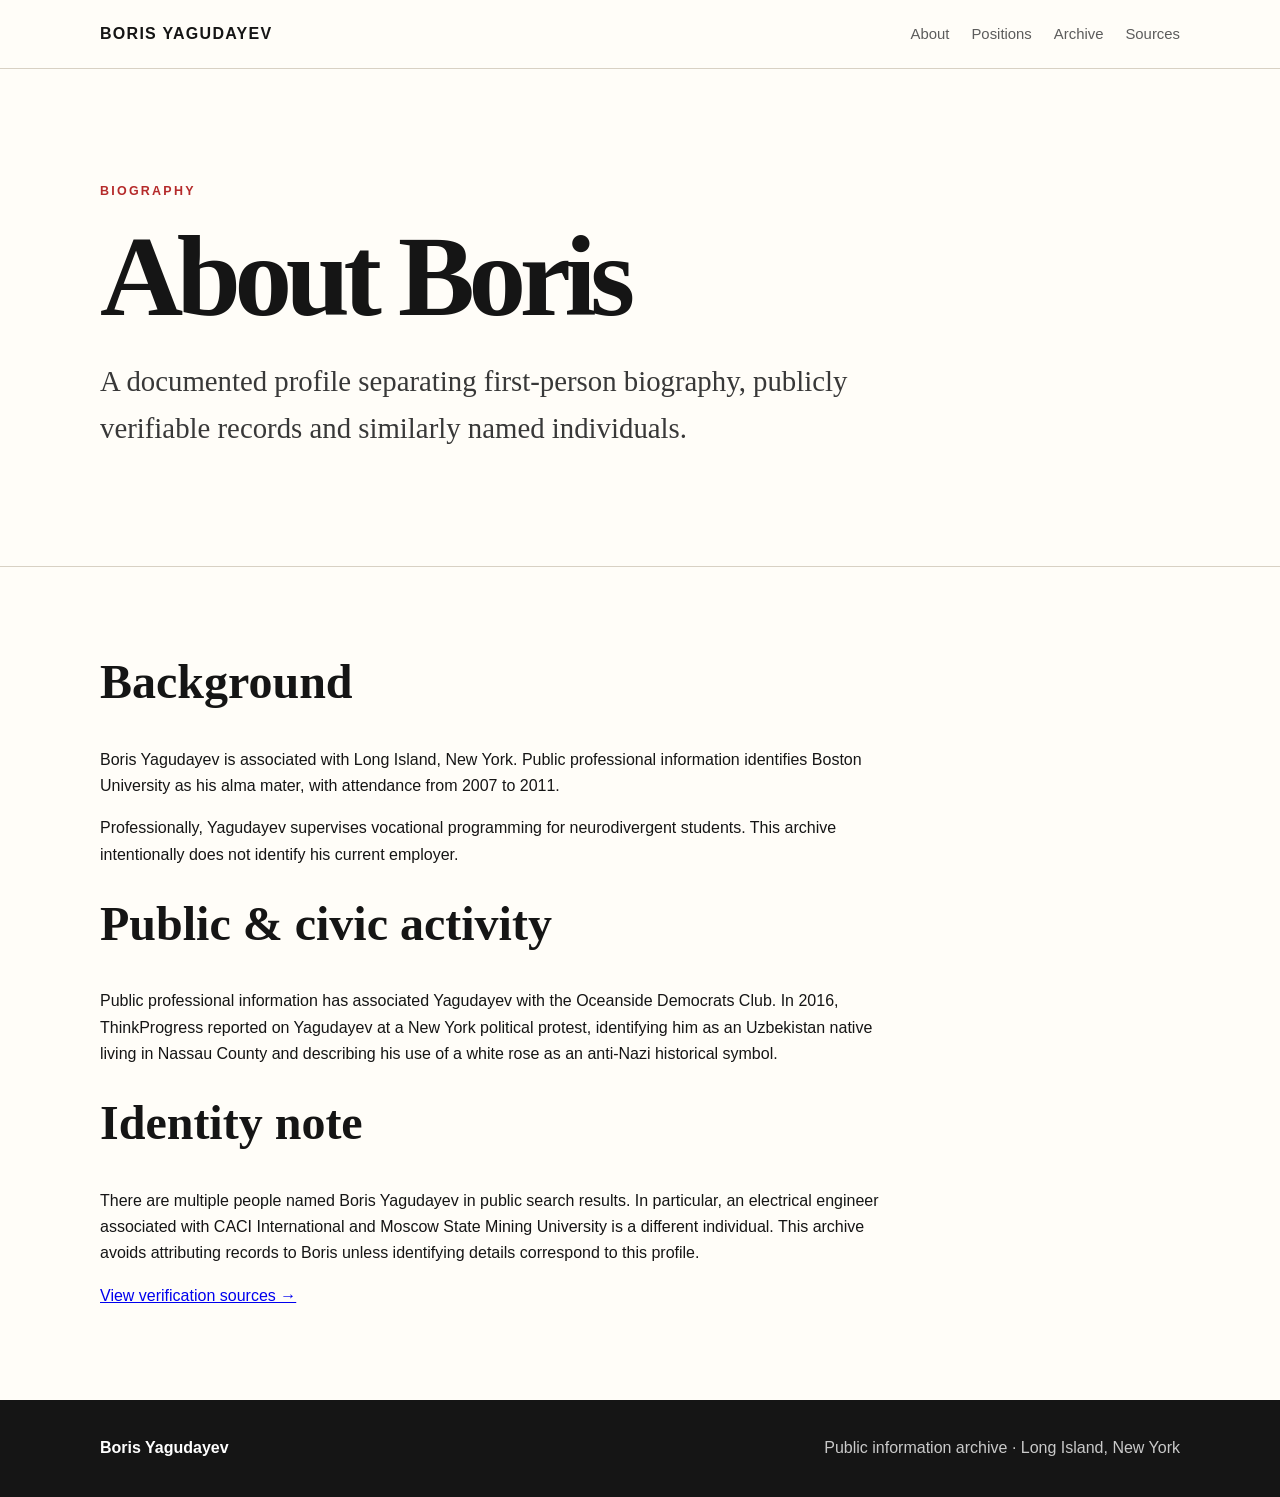
==== about.html @ c3bd0fd8 "Remove current employer identification from biography" ====
<!doctype html><html lang="en"><head><meta charset="utf-8"><meta name="viewport" content="width=device-width,initial-scale=1"><title>About Boris Yagudayev | Biography</title><meta name="description" content="Biography and documented public background of Boris Yagudayev of Long Island, New York."><link rel="stylesheet" href="style.css"></head><body><header><div class="wrap nav"><a class="brand" href="index.html">BORIS YAGUDAYEV</a><nav><a href="about.html">About</a><a href="positions.html">Positions</a><a href="archive.html">Archive</a><a href="sources.html">Sources</a></nav></div></header><main><section class="hero"><div class="wrap"><p class="eyebrow">BIOGRAPHY</p><h1>About Boris</h1><p class="lede">A documented profile separating first-person biography, publicly verifiable records and similarly named individuals.</p></div></section><section><div class="wrap"><h2>Background</h2><p>Boris Yagudayev is associated with Long Island, New York. Public professional information identifies Boston University as his alma mater, with attendance from 2007 to 2011.</p><p>Professionally, Yagudayev supervises vocational programming for neurodivergent students. This archive intentionally does not identify his current employer.</p><h2>Public & civic activity</h2><p>Public professional information has associated Yagudayev with the Oceanside Democrats Club. In 2016, ThinkProgress reported on Yagudayev at a New York political protest, identifying him as an Uzbekistan native living in Nassau County and describing his use of a white rose as an anti-Nazi historical symbol.</p><h2>Identity note</h2><p>There are multiple people named Boris Yagudayev in public search results. In particular, an electrical engineer associated with CACI International and Moscow State Mining University is a different individual. This archive avoids attributing records to Boris unless identifying details correspond to this profile.</p><p><a href="sources.html">View verification sources →</a></p></div></section></main><footer><div class="wrap"><strong>Boris Yagudayev</strong><span>Public information archive · Long Island, New York</span></div></footer></body></html>
---- style.css ----
:root{--ink:#151515;--muted:#5c5c5c;--paper:#fffdf8;--panel:#f4f0e7;--line:#d8d1c4;--accent:#b52a2a}*{box-sizing:border-box}html{scroll-behavior:smooth}body{margin:0;background:var(--paper);color:var(--ink);font-family:Arial,Helvetica,sans-serif;line-height:1.65}.wrap{width:min(1080px,calc(100% - 40px));margin:auto}header{position:sticky;top:0;background:rgba(255,253,248,.95);border-bottom:1px solid var(--line);z-index:5}.nav{min-height:68px;display:flex;align-items:center;justify-content:space-between;gap:20px}.brand{font-weight:800;letter-spacing:.08em;color:var(--ink);text-decoration:none}.nav nav{display:flex;gap:22px}.nav nav a{color:var(--muted);text-decoration:none;font-size:.93rem}.hero{padding:100px 0 85px;border-bottom:1px solid var(--line)}.eyebrow{font-size:.78rem;letter-spacing:.18em;font-weight:800;color:var(--accent)}h1{font-family:Georgia,serif;font-size:clamp(3.5rem,9vw,7.5rem);line-height:.92;margin:.18em 0;letter-spacing:-.055em;max-width:900px}.lede{font-family:Georgia,serif;font-size:clamp(1.25rem,2.5vw,1.8rem);max-width:800px;color:#383838}.notice{margin-top:35px;padding:16px 18px;border-left:3px solid var(--accent);background:var(--panel);max-width:820px;font-size:.92rem}section{padding:75px 0}section.alt{background:var(--panel);border-top:1px solid var(--line);border-bottom:1px solid var(--line)}h2{font-family:Georgia,serif;font-size:clamp(2rem,4vw,3rem);margin:0 0 25px}section p{max-width:800px}.timeline{border-top:1px solid var(--line)}.timeline article{display:grid;grid-template-columns:160px 1fr;gap:30px;padding:22px 0;border-bottom:1px solid var(--line)}.timeline p{margin:0}.cards{display:grid;grid-template-columns:repeat(2,1fr);gap:18px;margin-top:32px}.cards article{border:1px solid var(--line);padding:25px;background:var(--paper)}h3{font-family:Georgia,serif;font-size:1.35rem;margin-top:0}.small{font-size:.88rem;color:var(--muted)}footer{padding:35px 0;background:var(--ink);color:white}footer .wrap{display:flex;justify-content:space-between;gap:20px}footer span{color:#c9c9c9}@media(max-width:700px){.nav nav{display:none}.hero{padding:70px 0 60px}.timeline article{grid-template-columns:1fr;gap:4px}.cards{grid-template-columns:1fr}footer .wrap{flex-direction:column}}
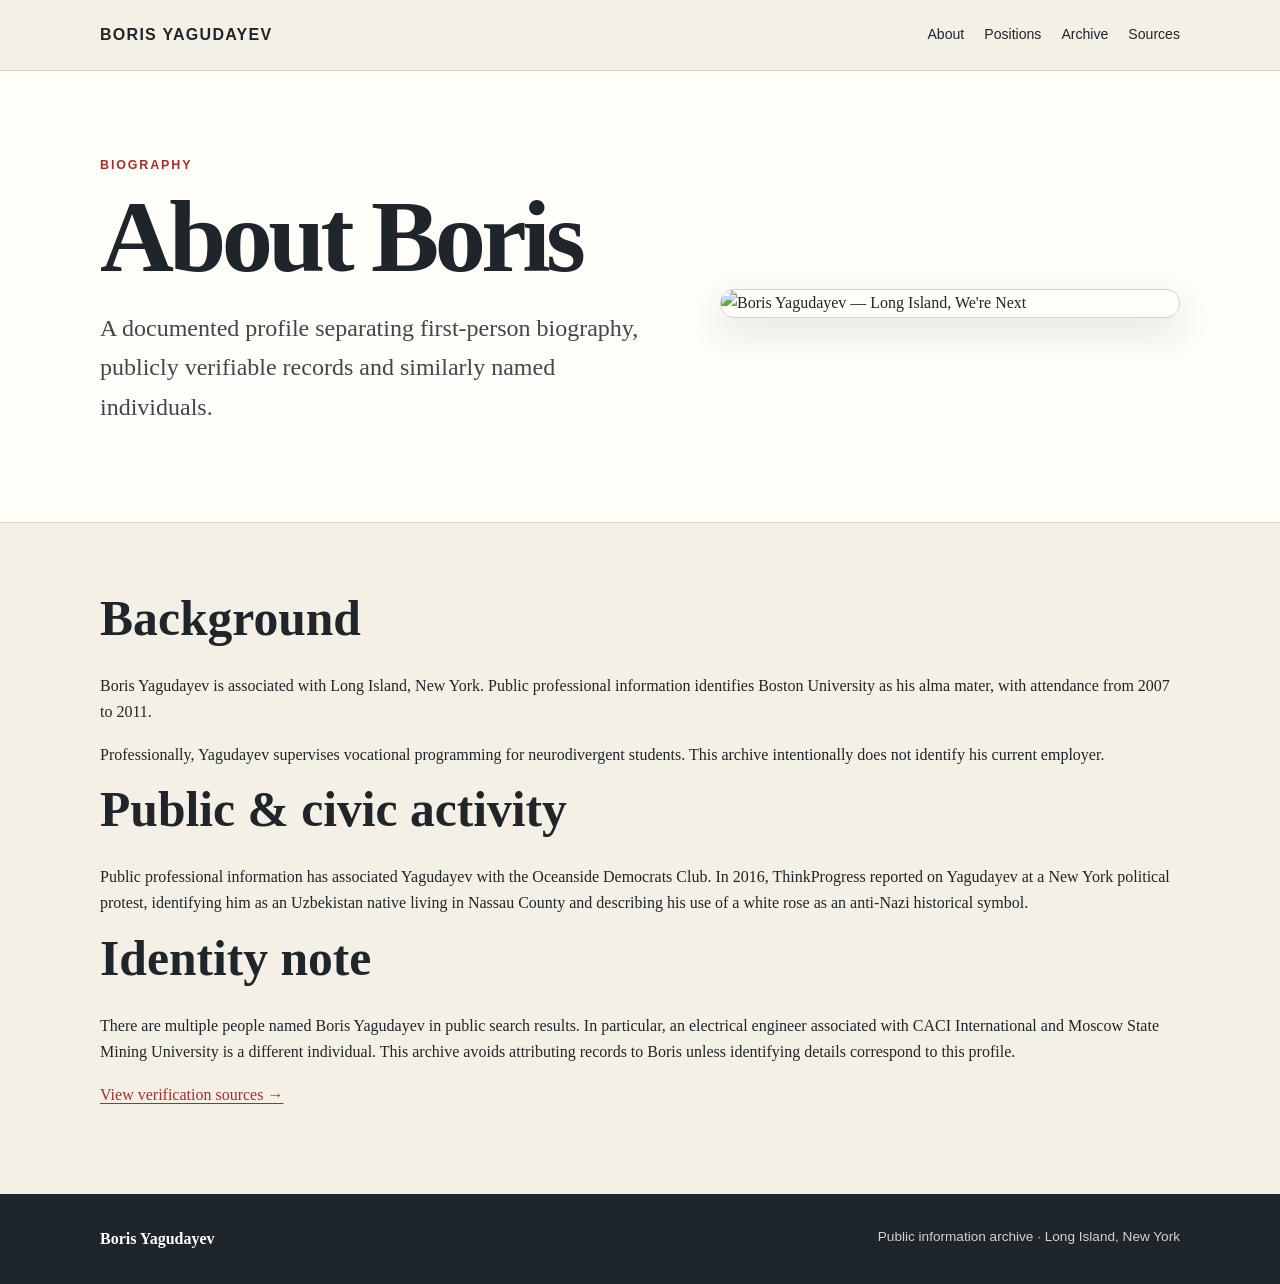
==== commit 83a26c93: "Add portrait to biography page" ====
--- a/about.html
+++ b/about.html
@@ -1 +1 @@
-<!doctype html><html lang="en"><head><meta charset="utf-8"><meta name="viewport" content="width=device-width,initial-scale=1"><title>About Boris Yagudayev | Biography</title><meta name="description" content="Biography and documented public background of Boris Yagudayev of Long Island, New York."><link rel="stylesheet" href="style.css"></head><body><header><div class="wrap nav"><a class="brand" href="index.html">BORIS YAGUDAYEV</a><nav><a href="about.html">About</a><a href="positions.html">Positions</a><a href="archive.html">Archive</a><a href="sources.html">Sources</a></nav></div></header><main><section class="hero"><div class="wrap"><p class="eyebrow">BIOGRAPHY</p><h1>About Boris</h1><p class="lede">A documented profile separating first-person biography, publicly verifiable records and similarly named individuals.</p></div></section><section><div class="wrap"><h2>Background</h2><p>Boris Yagudayev is associated with Long Island, New York. Public professional information identifies Boston University as his alma mater, with attendance from 2007 to 2011.</p><p>Professionally, Yagudayev supervises vocational programming for neurodivergent students. This archive intentionally does not identify his current employer.</p><h2>Public & civic activity</h2><p>Public professional information has associated Yagudayev with the Oceanside Democrats Club. In 2016, ThinkProgress reported on Yagudayev at a New York political protest, identifying him as an Uzbekistan native living in Nassau County and describing his use of a white rose as an anti-Nazi historical symbol.</p><h2>Identity note</h2><p>There are multiple people named Boris Yagudayev in public search results. In particular, an electrical engineer associated with CACI International and Moscow State Mining University is a different individual. This archive avoids attributing records to Boris unless identifying details correspond to this profile.</p><p><a href="sources.html">View verification sources →</a></p></div></section></main><footer><div class="wrap"><strong>Boris Yagudayev</strong><span>Public information archive · Long Island, New York</span></div></footer></body></html>+<!doctype html><html lang="en"><head><meta charset="utf-8"><meta name="viewport" content="width=device-width,initial-scale=1"><title>About Boris Yagudayev | Biography</title><meta name="description" content="Biography and documented public background of Boris Yagudayev of Long Island, New York."><link rel="stylesheet" href="style.css"></head><body><header><div class="wrap nav"><a class="brand" href="index.html">BORIS YAGUDAYEV</a><nav><a href="about.html">About</a><a href="positions.html">Positions</a><a href="archive.html">Archive</a><a href="sources.html">Sources</a></nav></div></header><main><section class="hero"><div class="wrap hero-grid"><div><p class="eyebrow">BIOGRAPHY</p><h1>About Boris</h1><p class="lede">A documented profile separating first-person biography, publicly verifiable records and similarly named individuals.</p></div><div class="portrait-wrap"><img class="portrait" src="boris-headshot.png" alt="Boris Yagudayev — Long Island, We're Next"></div></div></section><section><div class="wrap"><h2>Background</h2><p>Boris Yagudayev is associated with Long Island, New York. Public professional information identifies Boston University as his alma mater, with attendance from 2007 to 2011.</p><p>Professionally, Yagudayev supervises vocational programming for neurodivergent students. This archive intentionally does not identify his current employer.</p><h2>Public & civic activity</h2><p>Public professional information has associated Yagudayev with the Oceanside Democrats Club. In 2016, ThinkProgress reported on Yagudayev at a New York political protest, identifying him as an Uzbekistan native living in Nassau County and describing his use of a white rose as an anti-Nazi historical symbol.</p><h2>Identity note</h2><p>There are multiple people named Boris Yagudayev in public search results. In particular, an electrical engineer associated with CACI International and Moscow State Mining University is a different individual. This archive avoids attributing records to Boris unless identifying details correspond to this profile.</p><p><a href="sources.html">View verification sources →</a></p></div></section></main><footer><div class="wrap"><strong>Boris Yagudayev</strong><span>Public information archive · Long Island, New York</span></div></footer></body></html>
--- a/style.css
+++ b/style.css
@@ -1 +1 @@
-:root{--ink:#151515;--muted:#5c5c5c;--paper:#fffdf8;--panel:#f4f0e7;--line:#d8d1c4;--accent:#b52a2a}*{box-sizing:border-box}html{scroll-behavior:smooth}body{margin:0;background:var(--paper);color:var(--ink);font-family:Arial,Helvetica,sans-serif;line-height:1.65}.wrap{width:min(1080px,calc(100% - 40px));margin:auto}header{position:sticky;top:0;background:rgba(255,253,248,.95);border-bottom:1px solid var(--line);z-index:5}.nav{min-height:68px;display:flex;align-items:center;justify-content:space-between;gap:20px}.brand{font-weight:800;letter-spacing:.08em;color:var(--ink);text-decoration:none}.nav nav{display:flex;gap:22px}.nav nav a{color:var(--muted);text-decoration:none;font-size:.93rem}.hero{padding:100px 0 85px;border-bottom:1px solid var(--line)}.eyebrow{font-size:.78rem;letter-spacing:.18em;font-weight:800;color:var(--accent)}h1{font-family:Georgia,serif;font-size:clamp(3.5rem,9vw,7.5rem);line-height:.92;margin:.18em 0;letter-spacing:-.055em;max-width:900px}.lede{font-family:Georgia,serif;font-size:clamp(1.25rem,2.5vw,1.8rem);max-width:800px;color:#383838}.notice{margin-top:35px;padding:16px 18px;border-left:3px solid var(--accent);background:var(--panel);max-width:820px;font-size:.92rem}section{padding:75px 0}section.alt{background:var(--panel);border-top:1px solid var(--line);border-bottom:1px solid var(--line)}h2{font-family:Georgia,serif;font-size:clamp(2rem,4vw,3rem);margin:0 0 25px}section p{max-width:800px}.timeline{border-top:1px solid var(--line)}.timeline article{display:grid;grid-template-columns:160px 1fr;gap:30px;padding:22px 0;border-bottom:1px solid var(--line)}.timeline p{margin:0}.cards{display:grid;grid-template-columns:repeat(2,1fr);gap:18px;margin-top:32px}.cards article{border:1px solid var(--line);padding:25px;background:var(--paper)}h3{font-family:Georgia,serif;font-size:1.35rem;margin-top:0}.small{font-size:.88rem;color:var(--muted)}footer{padding:35px 0;background:var(--ink);color:white}footer .wrap{display:flex;justify-content:space-between;gap:20px}footer span{color:#c9c9c9}@media(max-width:700px){.nav nav{display:none}.hero{padding:70px 0 60px}.timeline article{grid-template-columns:1fr;gap:4px}.cards{grid-template-columns:1fr}footer .wrap{flex-direction:column}}+:root{--bg:#f5f0e6;--paper:#fffdf8;--ink:#1e252b;--muted:#626a70;--accent:#a62d2d;--line:#d9d1c4;--max:1080px}*{box-sizing:border-box}html{scroll-behavior:smooth}body{margin:0;background:var(--bg);color:var(--ink);font-family:Georgia,'Times New Roman',serif;line-height:1.65}a{color:var(--accent);text-decoration-thickness:1px;text-underline-offset:3px}.wrap{width:min(calc(100% - 40px),var(--max));margin:auto}header{background:rgba(245,240,230,.96);border-bottom:1px solid var(--line);position:sticky;top:0;z-index:10}.nav{min-height:70px;display:flex;align-items:center;justify-content:space-between;gap:24px}.brand{font-family:Arial,sans-serif;font-weight:800;letter-spacing:.08em;text-decoration:none;color:var(--ink)}nav{display:flex;gap:20px;flex-wrap:wrap}nav a{font-family:Arial,sans-serif;font-size:.88rem;color:var(--ink);text-decoration:none}.hero{padding:84px 0 70px;background:var(--paper);border-bottom:1px solid var(--line)}.hero-grid{display:grid;grid-template-columns:minmax(0,1fr) minmax(280px,460px);gap:48px;align-items:center}.portrait-wrap{width:100%}.portrait{display:block;width:100%;height:auto;border-radius:14px;border:1px solid var(--line);box-shadow:0 14px 36px rgba(30,37,43,.12)}.eyebrow{font-family:Arial,sans-serif;color:var(--accent);font-weight:800;letter-spacing:.15em;font-size:.78rem;margin:0 0 12px}h1{font-size:clamp(3rem,8vw,6.5rem);line-height:.95;letter-spacing:-.045em;margin:.1em 0 .22em}h2{font-size:clamp(2rem,4vw,3.1rem);line-height:1.05;margin:0 0 28px}h3{font-size:1.25rem;margin-top:0}.lede{font-size:clamp(1.15rem,2.2vw,1.5rem);max-width:760px;color:#40474c}.notice{margin-top:28px;padding:16px 18px;border-left:3px solid var(--accent);background:#f2ece2;color:var(--muted);font-family:Arial,sans-serif;font-size:.9rem}section{padding:70px 0}.alt{background:#ebe4d8;border-top:1px solid var(--line);border-bottom:1px solid var(--line)}.intro{max-width:780px}.cards{display:grid;grid-template-columns:repeat(2,1fr);gap:18px;margin-top:28px}.cards article,.timeline article{background:var(--paper);border:1px solid var(--line);padding:24px}.timeline{display:grid;gap:12px}.timeline strong{font-family:Arial,sans-serif;color:var(--accent);letter-spacing:.04em}.small{font-family:Arial,sans-serif;font-size:.86rem;color:var(--muted)}footer{padding:32px 0;background:var(--ink);color:#fff}footer .wrap{display:flex;justify-content:space-between;gap:20px;flex-wrap:wrap}footer span{color:#cfd3d5;font-family:Arial,sans-serif;font-size:.85rem}@media(max-width:760px){.nav{align-items:flex-start;flex-direction:column;padding:16px 0}.hero{padding:54px 0}.hero-grid{grid-template-columns:1fr;gap:30px}.portrait-wrap{max-width:520px}.cards{grid-template-columns:1fr}section{padding:50px 0}h1{font-size:clamp(3rem,16vw,5rem)}}
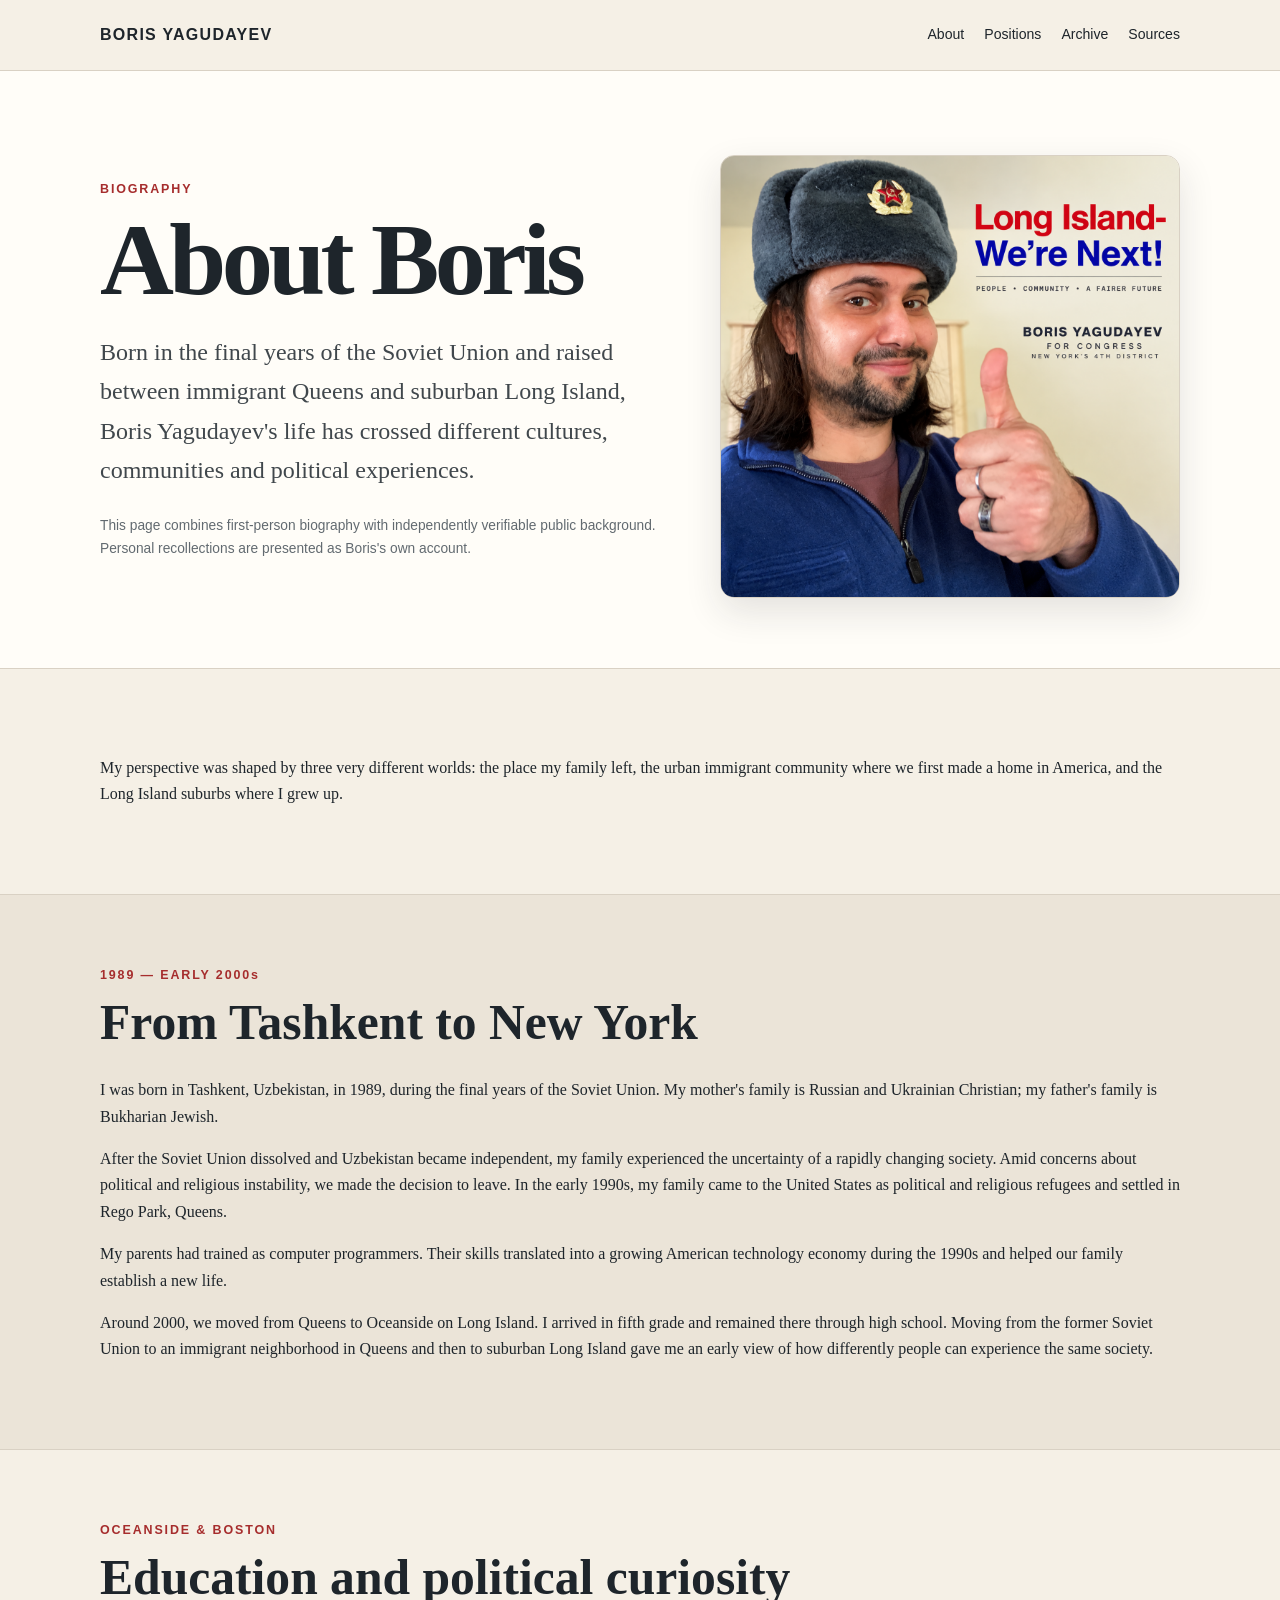
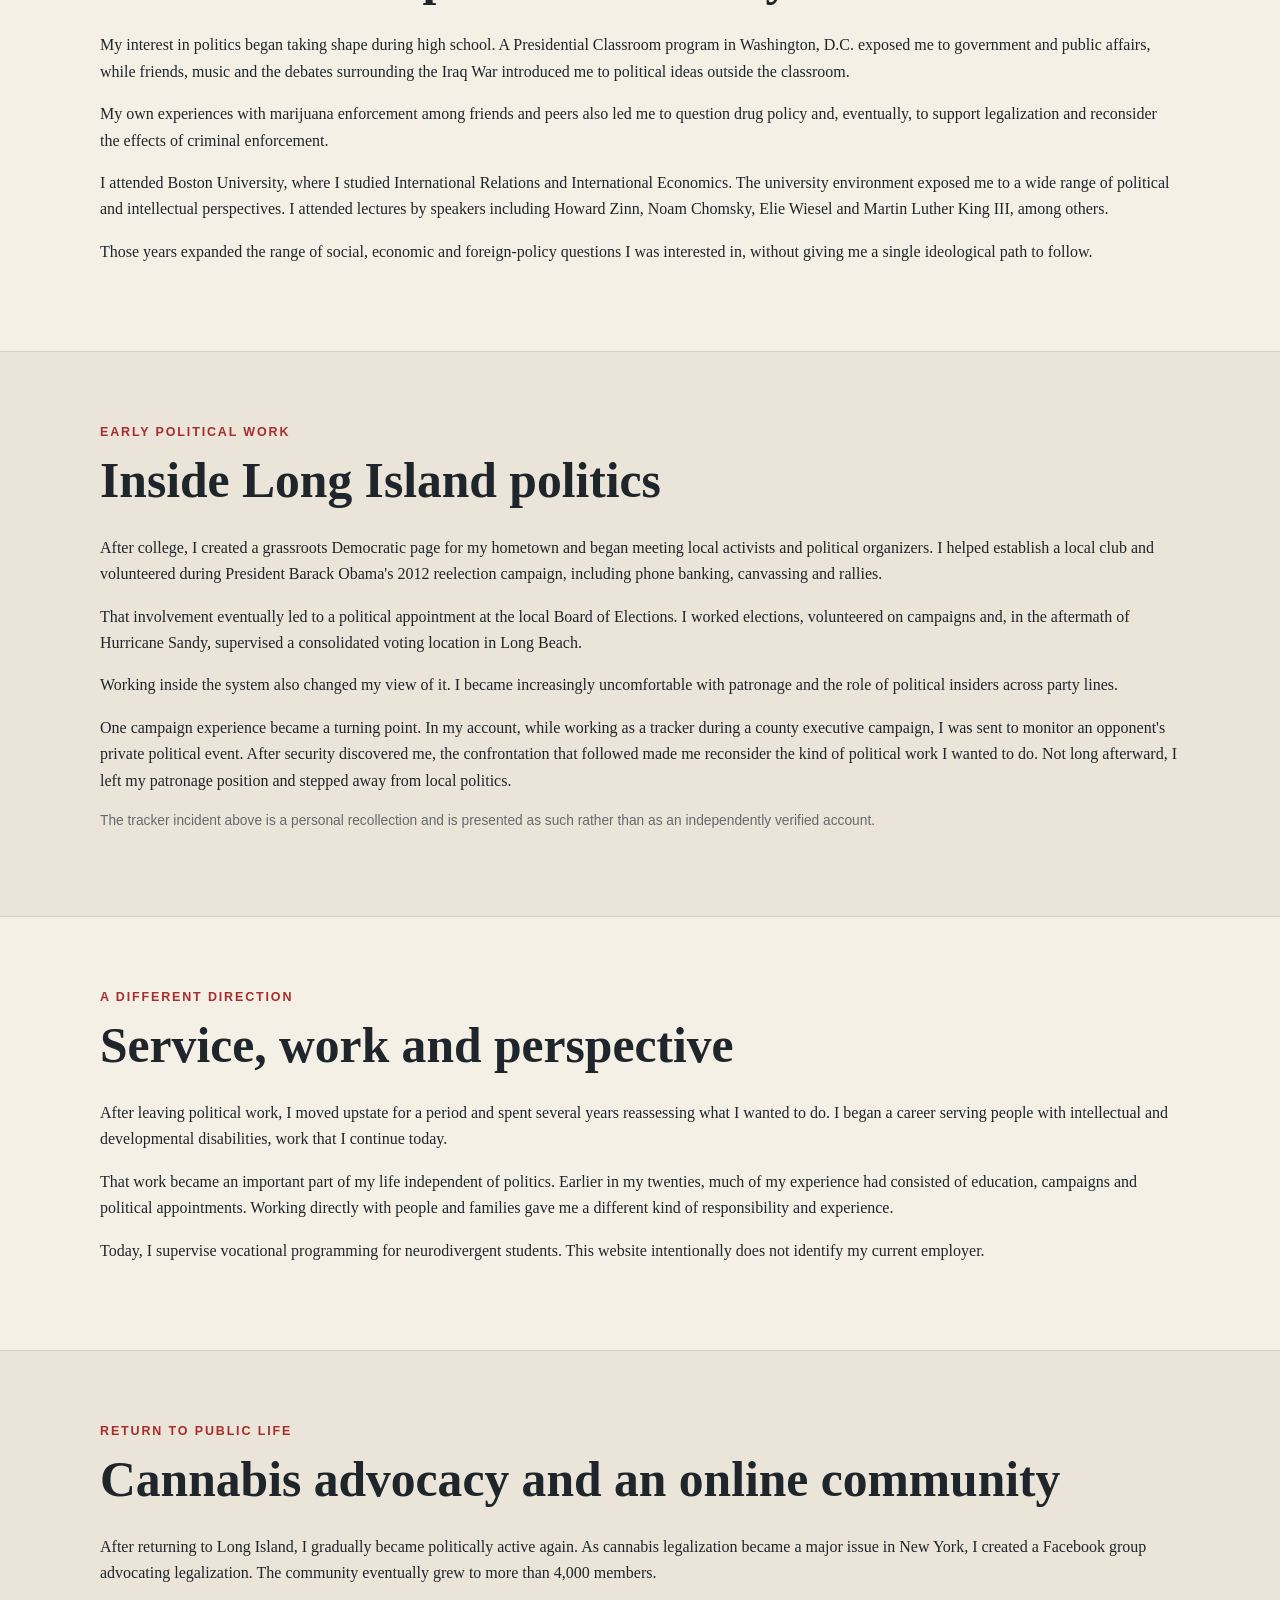
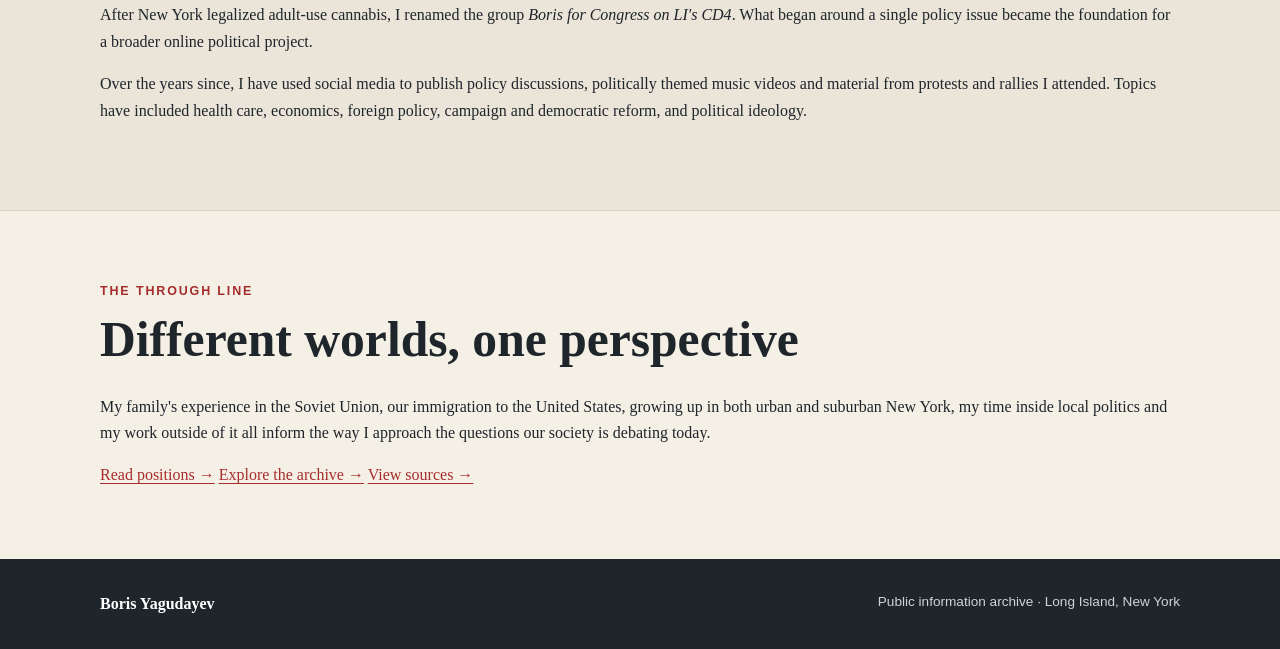
==== commit eb2076ef: "Expand About page with biographical timeline" ====
--- a/about.html
+++ b/about.html
@@ -1 +1,149 @@
-<!doctype html><html lang="en"><head><meta charset="utf-8"><meta name="viewport" content="width=device-width,initial-scale=1"><title>About Boris Yagudayev | Biography</title><meta name="description" content="Biography and documented public background of Boris Yagudayev of Long Island, New York."><link rel="stylesheet" href="style.css"></head><body><header><div class="wrap nav"><a class="brand" href="index.html">BORIS YAGUDAYEV</a><nav><a href="about.html">About</a><a href="positions.html">Positions</a><a href="archive.html">Archive</a><a href="sources.html">Sources</a></nav></div></header><main><section class="hero"><div class="wrap hero-grid"><div><p class="eyebrow">BIOGRAPHY</p><h1>About Boris</h1><p class="lede">A documented profile separating first-person biography, publicly verifiable records and similarly named individuals.</p></div><div class="portrait-wrap"><img class="portrait" src="boris-headshot.png" alt="Boris Yagudayev — Long Island, We're Next"></div></div></section><section><div class="wrap"><h2>Background</h2><p>Boris Yagudayev is associated with Long Island, New York. Public professional information identifies Boston University as his alma mater, with attendance from 2007 to 2011.</p><p>Professionally, Yagudayev supervises vocational programming for neurodivergent students. This archive intentionally does not identify his current employer.</p><h2>Public & civic activity</h2><p>Public professional information has associated Yagudayev with the Oceanside Democrats Club. In 2016, ThinkProgress reported on Yagudayev at a New York political protest, identifying him as an Uzbekistan native living in Nassau County and describing his use of a white rose as an anti-Nazi historical symbol.</p><h2>Identity note</h2><p>There are multiple people named Boris Yagudayev in public search results. In particular, an electrical engineer associated with CACI International and Moscow State Mining University is a different individual. This archive avoids attributing records to Boris unless identifying details correspond to this profile.</p><p><a href="sources.html">View verification sources →</a></p></div></section></main><footer><div class="wrap"><strong>Boris Yagudayev</strong><span>Public information archive · Long Island, New York</span></div></footer></body></html>+<!doctype html>
+<html lang="en">
+<head>
+  <meta charset="utf-8">
+  <meta name="viewport" content="width=device-width,initial-scale=1">
+  <title>About Boris Yagudayev | Biography</title>
+  <meta name="description" content="The personal biography of Boris Yagudayev: from Tashkent and Queens to Oceanside, Boston University, community work and public life on Long Island.">
+  <link rel="stylesheet" href="style.css">
+</head>
+<body>
+<header>
+  <div class="wrap nav">
+    <a class="brand" href="index.html">BORIS YAGUDAYEV</a>
+    <nav aria-label="Primary navigation">
+      <a href="about.html" aria-current="page">About</a>
+      <a href="positions.html">Positions</a>
+      <a href="archive.html">Archive</a>
+      <a href="sources.html">Sources</a>
+    </nav>
+  </div>
+</header>
+
+<main>
+  <section class="hero bio-hero">
+    <div class="wrap hero-grid">
+      <div>
+        <p class="eyebrow">BIOGRAPHY</p>
+        <h1>About Boris</h1>
+        <p class="lede">Born in the final years of the Soviet Union and raised between immigrant Queens and suburban Long Island, Boris Yagudayev's life has crossed different cultures, communities and political experiences.</p>
+        <p class="small bio-note">This page combines first-person biography with independently verifiable public background. Personal recollections are presented as Boris's own account.</p>
+      </div>
+      <div class="portrait-wrap">
+        <img class="portrait" src="boris-headshot.png" alt="Portrait of Boris Yagudayev">
+      </div>
+    </div>
+  </section>
+
+  <section class="bio-intro">
+    <div class="wrap narrow">
+      <p class="drop-intro">My perspective was shaped by three very different worlds: the place my family left, the urban immigrant community where we first made a home in America, and the Long Island suburbs where I grew up.</p>
+    </div>
+  </section>
+
+  <section class="alt">
+    <div class="wrap">
+      <p class="eyebrow">1989 — EARLY 2000s</p>
+      <h2>From Tashkent to New York</h2>
+      <div class="bio-columns">
+        <div>
+          <p>I was born in Tashkent, Uzbekistan, in 1989, during the final years of the Soviet Union. My mother's family is Russian and Ukrainian Christian; my father's family is Bukharian Jewish.</p>
+          <p>After the Soviet Union dissolved and Uzbekistan became independent, my family experienced the uncertainty of a rapidly changing society. Amid concerns about political and religious instability, we made the decision to leave. In the early 1990s, my family came to the United States as political and religious refugees and settled in Rego Park, Queens.</p>
+        </div>
+        <div>
+          <p>My parents had trained as computer programmers. Their skills translated into a growing American technology economy during the 1990s and helped our family establish a new life.</p>
+          <p>Around 2000, we moved from Queens to Oceanside on Long Island. I arrived in fifth grade and remained there through high school. Moving from the former Soviet Union to an immigrant neighborhood in Queens and then to suburban Long Island gave me an early view of how differently people can experience the same society.</p>
+        </div>
+      </div>
+    </div>
+  </section>
+
+  <section>
+    <div class="wrap">
+      <p class="eyebrow">OCEANSIDE & BOSTON</p>
+      <h2>Education and political curiosity</h2>
+      <div class="bio-columns">
+        <div>
+          <p>My interest in politics began taking shape during high school. A Presidential Classroom program in Washington, D.C. exposed me to government and public affairs, while friends, music and the debates surrounding the Iraq War introduced me to political ideas outside the classroom.</p>
+          <p>My own experiences with marijuana enforcement among friends and peers also led me to question drug policy and, eventually, to support legalization and reconsider the effects of criminal enforcement.</p>
+        </div>
+        <div>
+          <p>I attended Boston University, where I studied International Relations and International Economics. The university environment exposed me to a wide range of political and intellectual perspectives. I attended lectures by speakers including Howard Zinn, Noam Chomsky, Elie Wiesel and Martin Luther King III, among others.</p>
+          <p>Those years expanded the range of social, economic and foreign-policy questions I was interested in, without giving me a single ideological path to follow.</p>
+        </div>
+      </div>
+    </div>
+  </section>
+
+  <section class="alt">
+    <div class="wrap">
+      <p class="eyebrow">EARLY POLITICAL WORK</p>
+      <h2>Inside Long Island politics</h2>
+      <div class="bio-columns">
+        <div>
+          <p>After college, I created a grassroots Democratic page for my hometown and began meeting local activists and political organizers. I helped establish a local club and volunteered during President Barack Obama's 2012 reelection campaign, including phone banking, canvassing and rallies.</p>
+          <p>That involvement eventually led to a political appointment at the local Board of Elections. I worked elections, volunteered on campaigns and, in the aftermath of Hurricane Sandy, supervised a consolidated voting location in Long Beach.</p>
+        </div>
+        <div>
+          <p>Working inside the system also changed my view of it. I became increasingly uncomfortable with patronage and the role of political insiders across party lines.</p>
+          <p>One campaign experience became a turning point. In my account, while working as a tracker during a county executive campaign, I was sent to monitor an opponent's private political event. After security discovered me, the confrontation that followed made me reconsider the kind of political work I wanted to do. Not long afterward, I left my patronage position and stepped away from local politics.</p>
+        </div>
+      </div>
+      <p class="small source-context">The tracker incident above is a personal recollection and is presented as such rather than as an independently verified account.</p>
+    </div>
+  </section>
+
+  <section>
+    <div class="wrap">
+      <p class="eyebrow">A DIFFERENT DIRECTION</p>
+      <h2>Service, work and perspective</h2>
+      <div class="bio-columns">
+        <div>
+          <p>After leaving political work, I moved upstate for a period and spent several years reassessing what I wanted to do. I began a career serving people with intellectual and developmental disabilities, work that I continue today.</p>
+        </div>
+        <div>
+          <p>That work became an important part of my life independent of politics. Earlier in my twenties, much of my experience had consisted of education, campaigns and political appointments. Working directly with people and families gave me a different kind of responsibility and experience.</p>
+          <p>Today, I supervise vocational programming for neurodivergent students. This website intentionally does not identify my current employer.</p>
+        </div>
+      </div>
+    </div>
+  </section>
+
+  <section class="alt">
+    <div class="wrap">
+      <p class="eyebrow">RETURN TO PUBLIC LIFE</p>
+      <h2>Cannabis advocacy and an online community</h2>
+      <div class="bio-columns">
+        <div>
+          <p>After returning to Long Island, I gradually became politically active again. As cannabis legalization became a major issue in New York, I created a Facebook group advocating legalization. The community eventually grew to more than 4,000 members.</p>
+        </div>
+        <div>
+          <p>After New York legalized adult-use cannabis, I renamed the group <em>Boris for Congress on LI's CD4</em>. What began around a single policy issue became the foundation for a broader online political project.</p>
+          <p>Over the years since, I have used social media to publish policy discussions, politically themed music videos and material from protests and rallies I attended. Topics have included health care, economics, foreign policy, campaign and democratic reform, and political ideology.</p>
+        </div>
+      </div>
+    </div>
+  </section>
+
+  <section class="bio-closing">
+    <div class="wrap narrow">
+      <p class="eyebrow">THE THROUGH LINE</p>
+      <h2>Different worlds, one perspective</h2>
+      <p class="closing-text">My family's experience in the Soviet Union, our immigration to the United States, growing up in both urban and suburban New York, my time inside local politics and my work outside of it all inform the way I approach the questions our society is debating today.</p>
+      <div class="bio-links">
+        <a class="text-button" href="positions.html">Read positions →</a>
+        <a class="text-button" href="archive.html">Explore the archive →</a>
+        <a class="text-button" href="sources.html">View sources →</a>
+      </div>
+    </div>
+  </section>
+</main>
+
+<footer>
+  <div class="wrap">
+    <strong>Boris Yagudayev</strong>
+    <span>Public information archive · Long Island, New York</span>
+  </div>
+</footer>
+</body>
+</html>
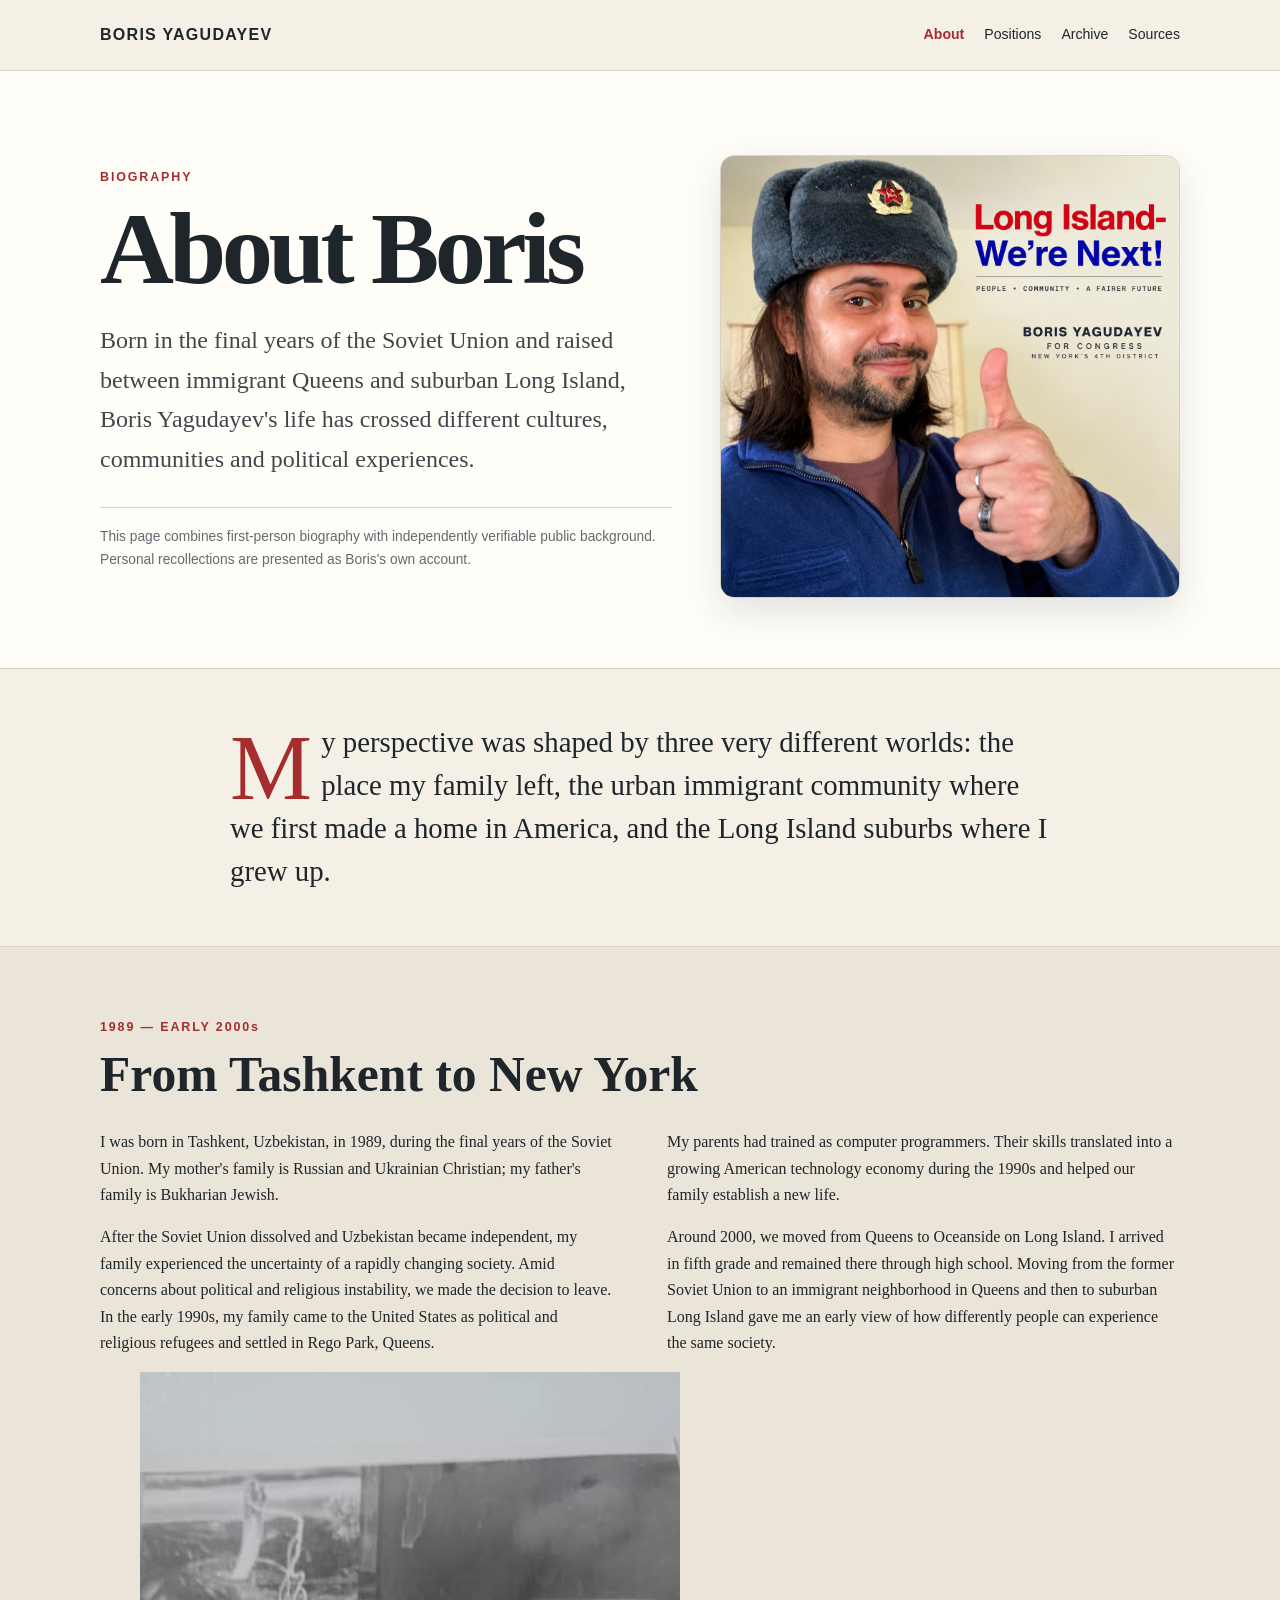
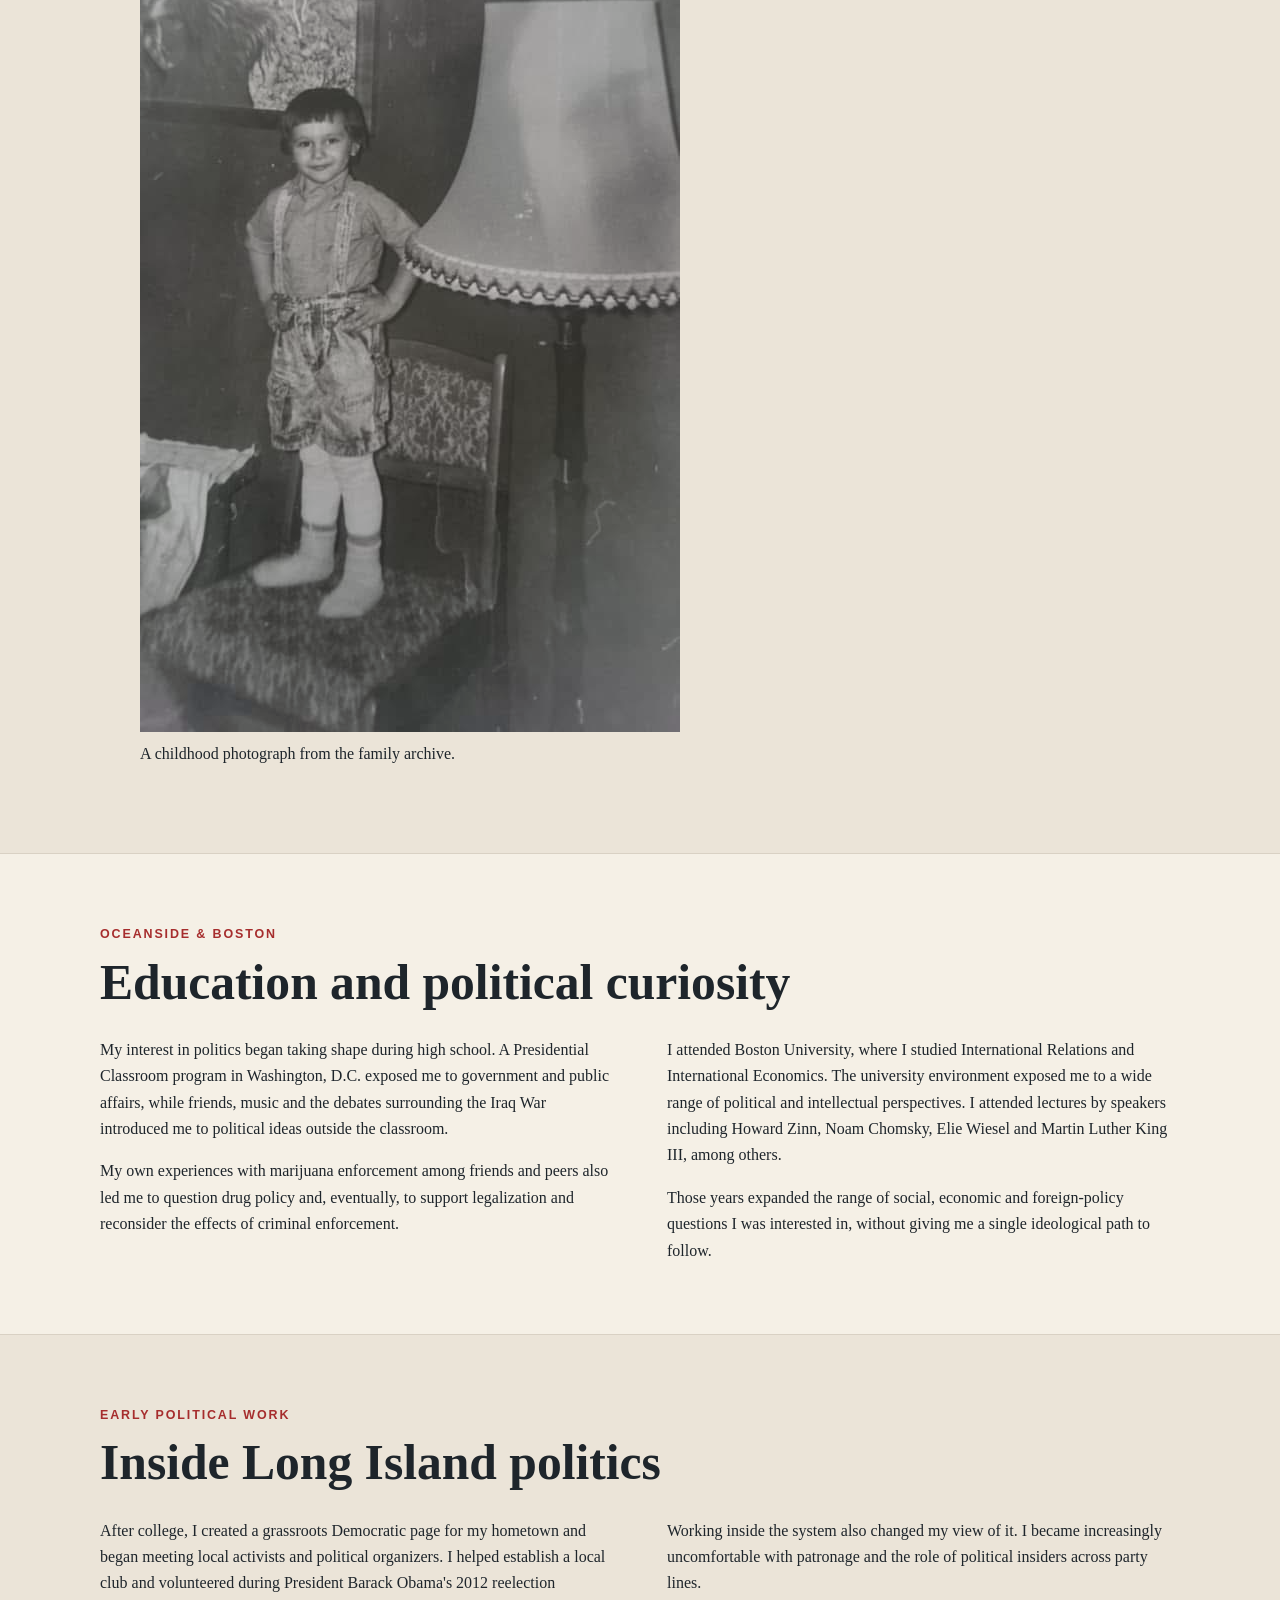
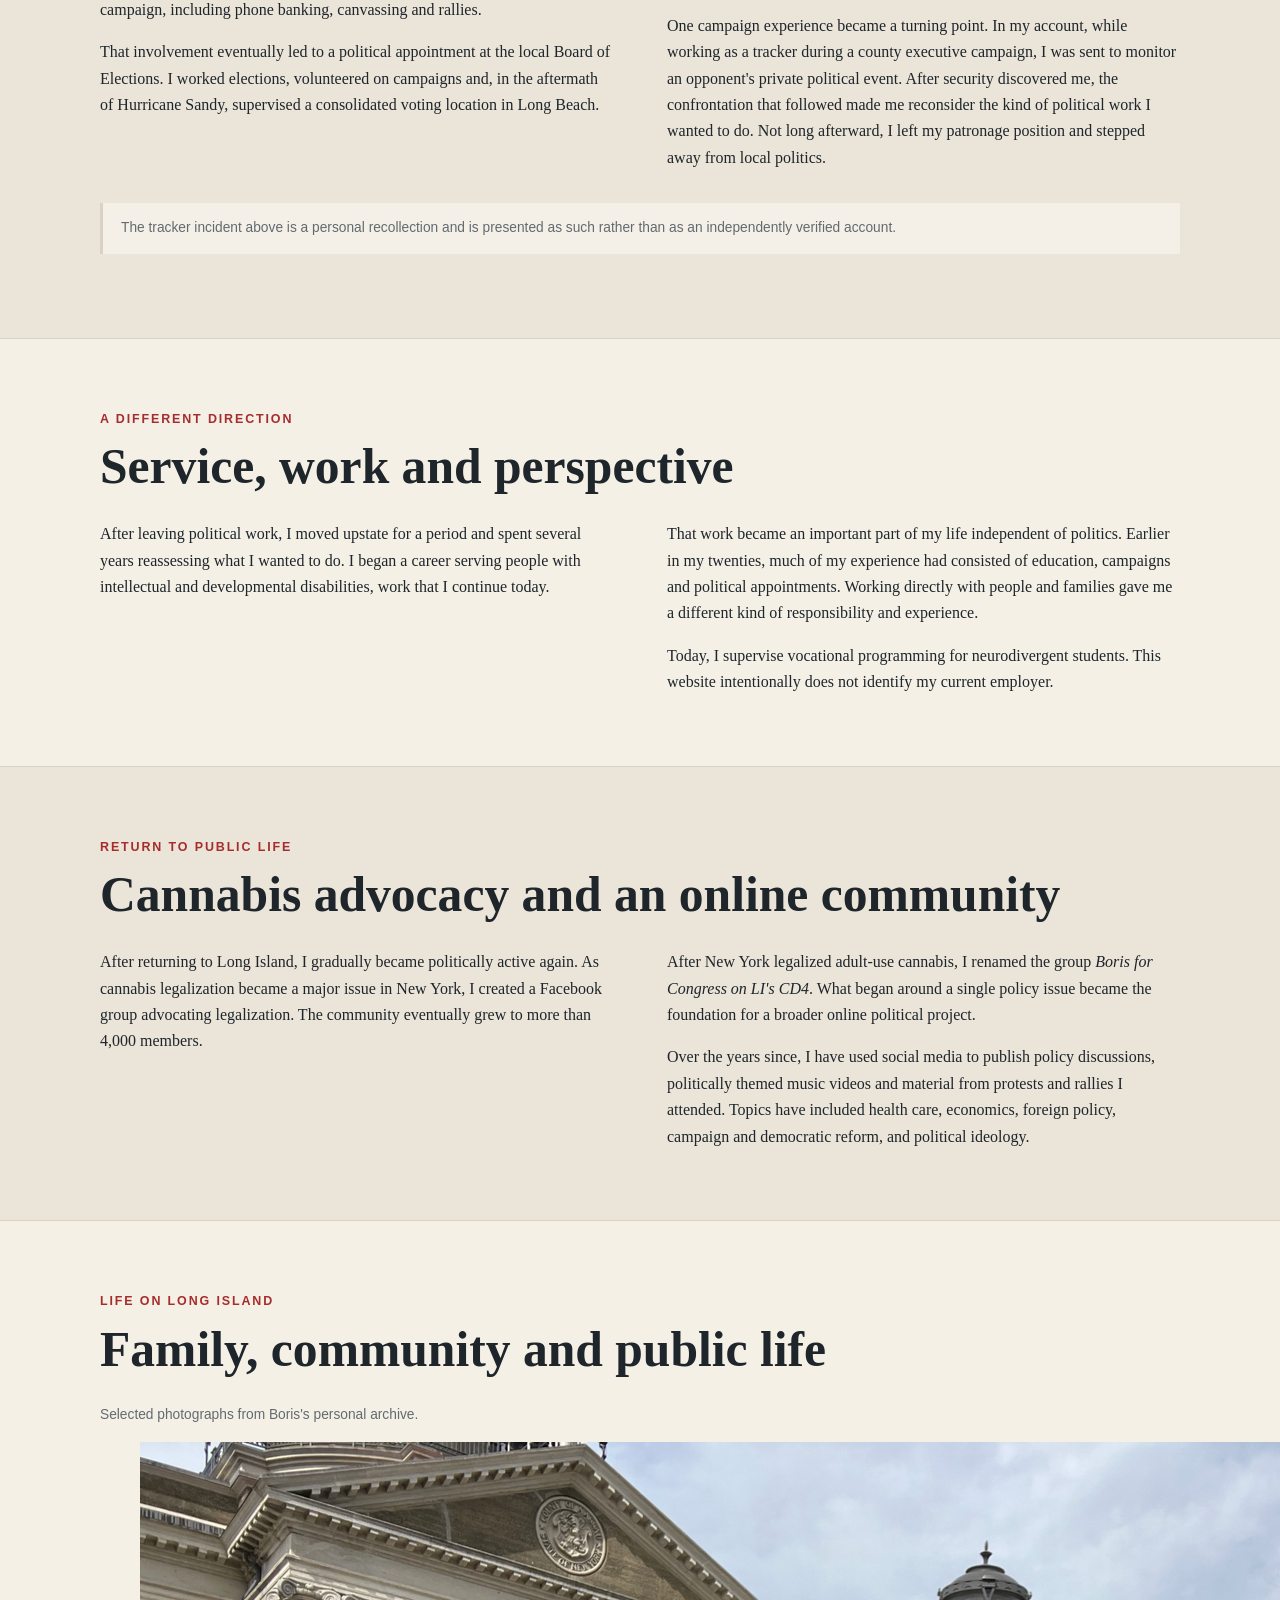
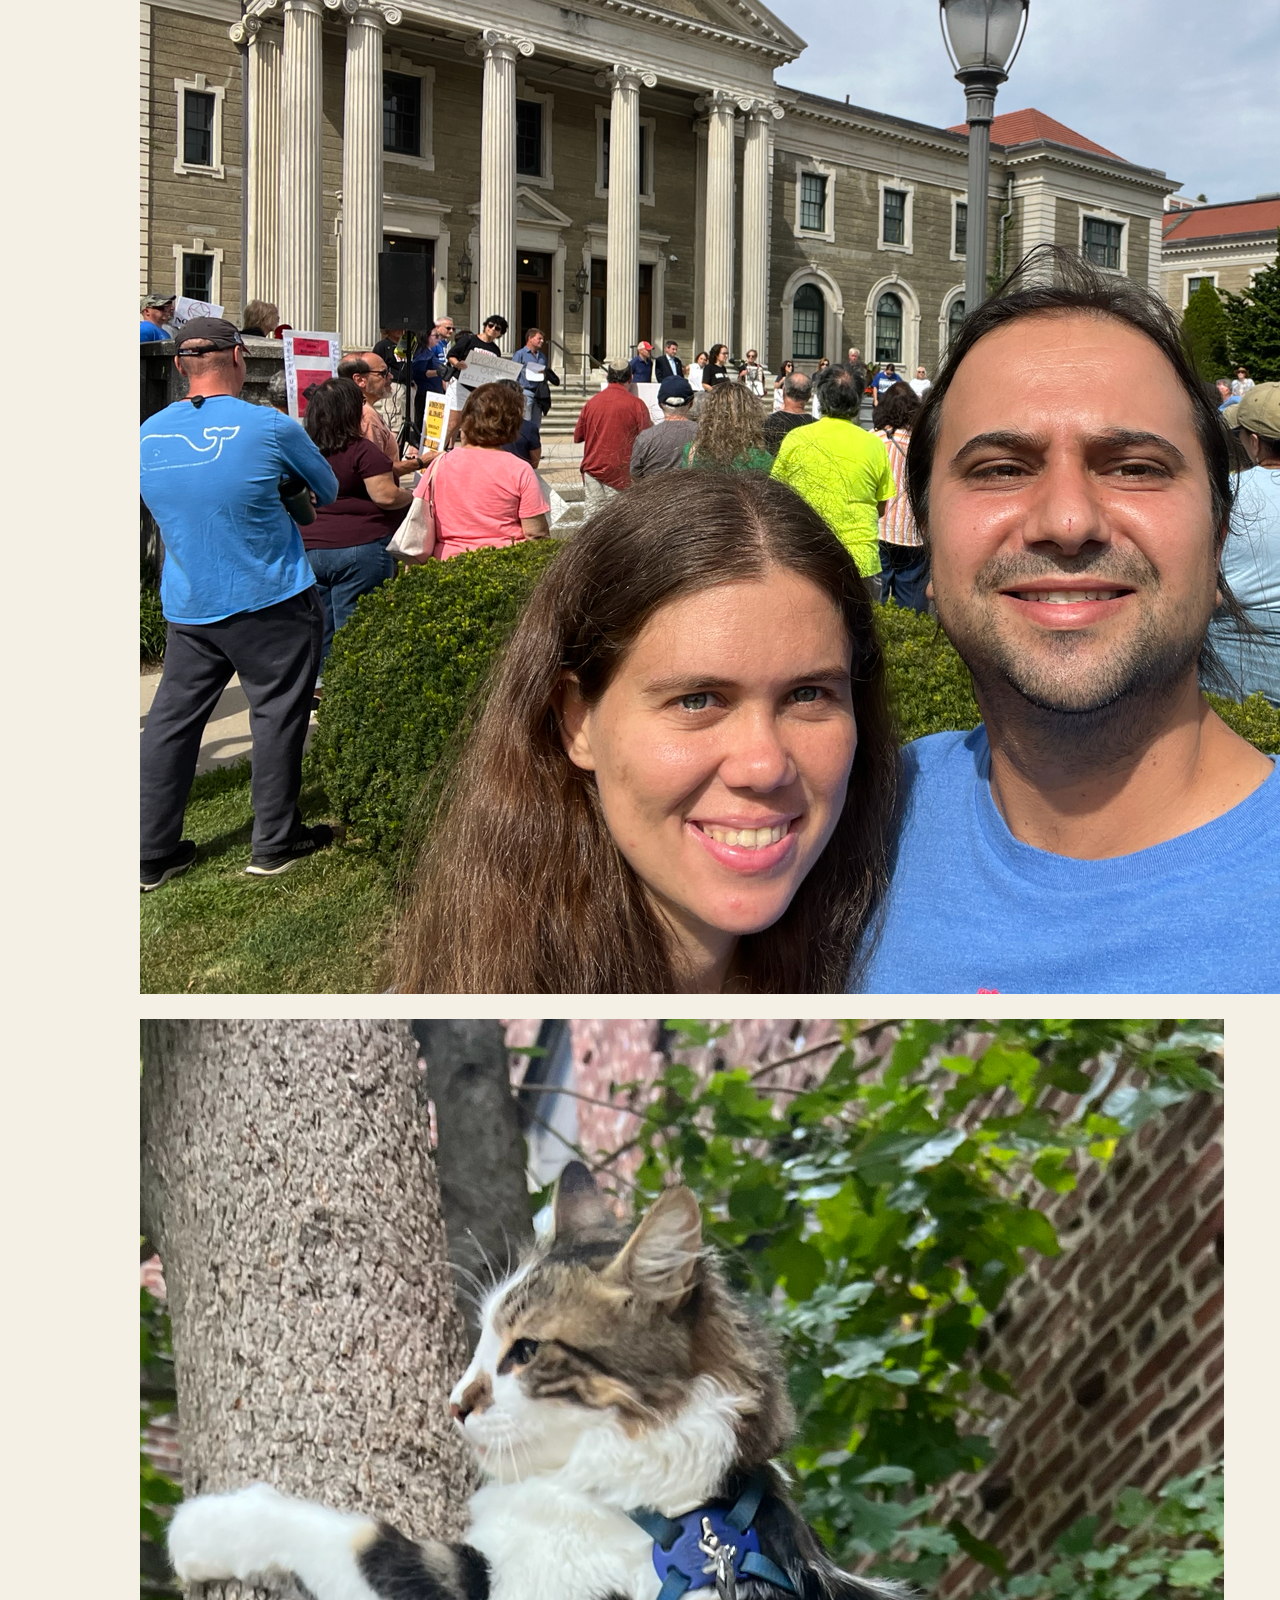
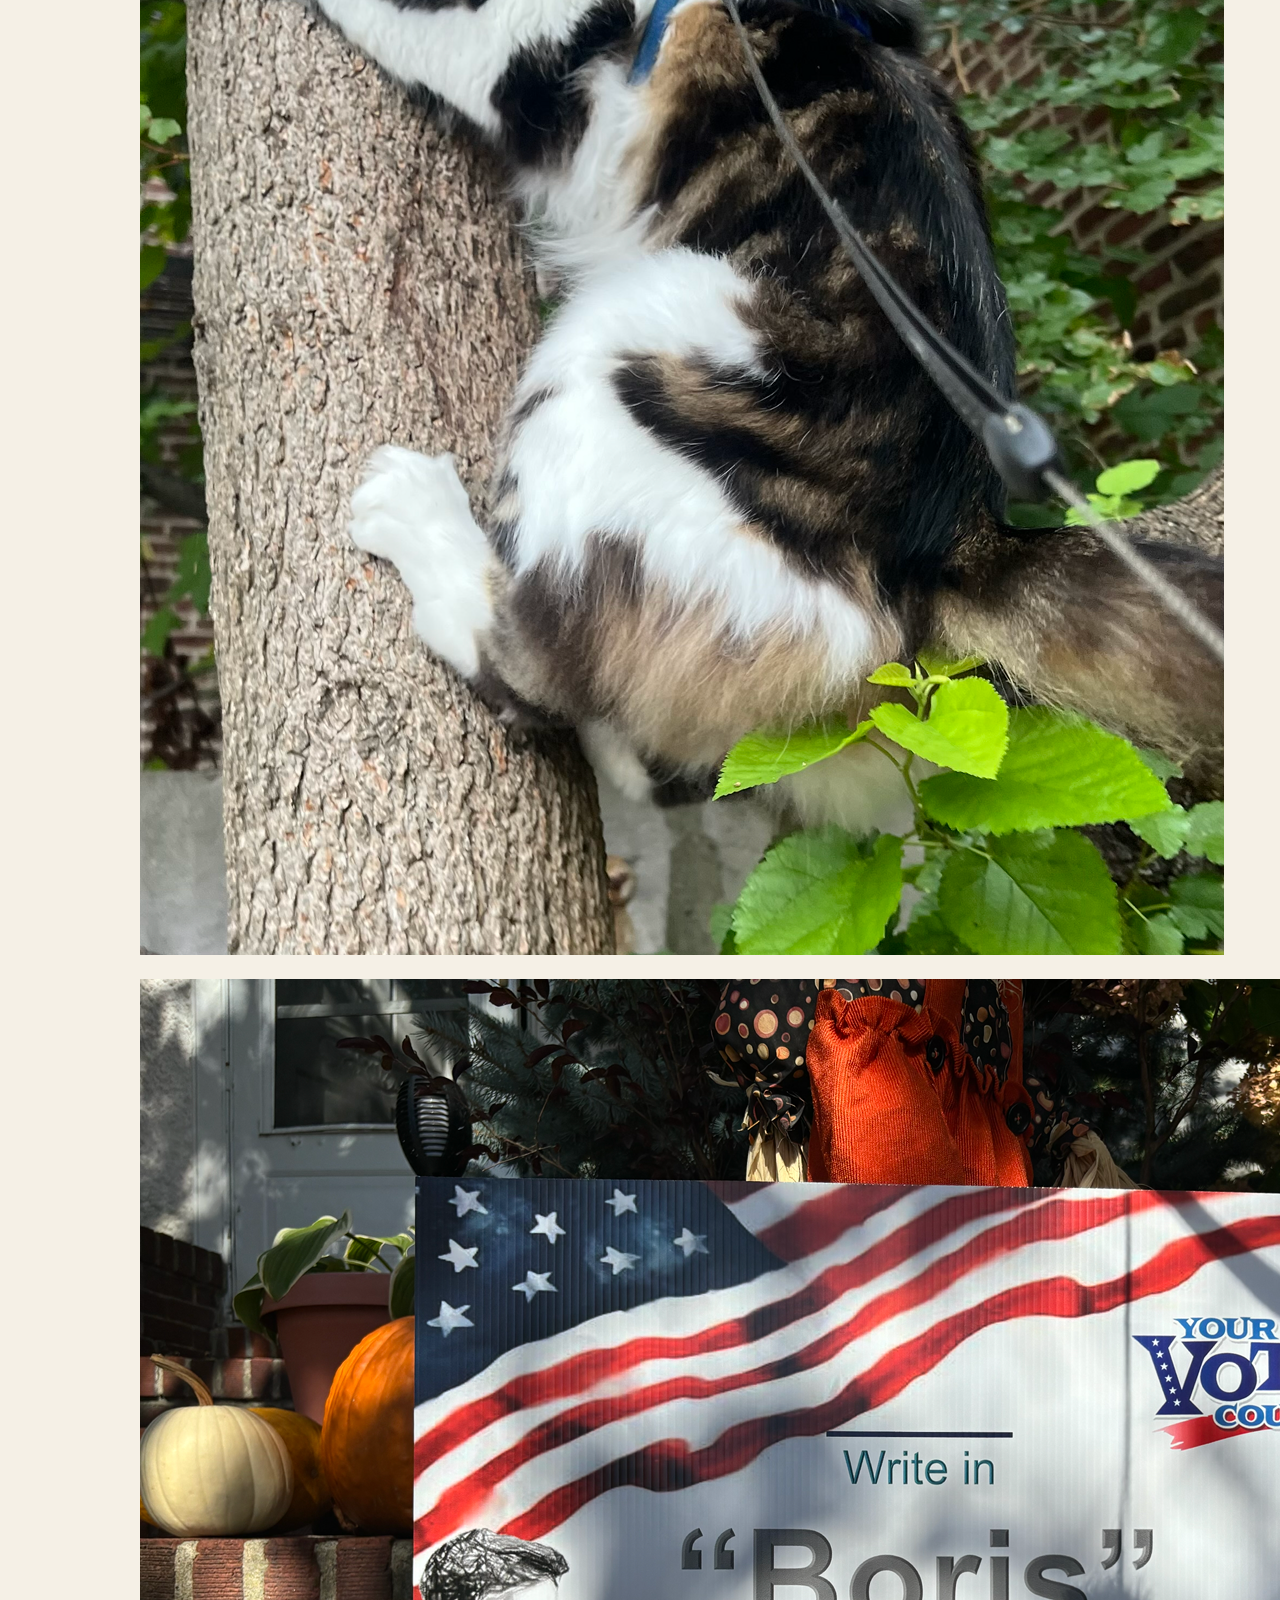
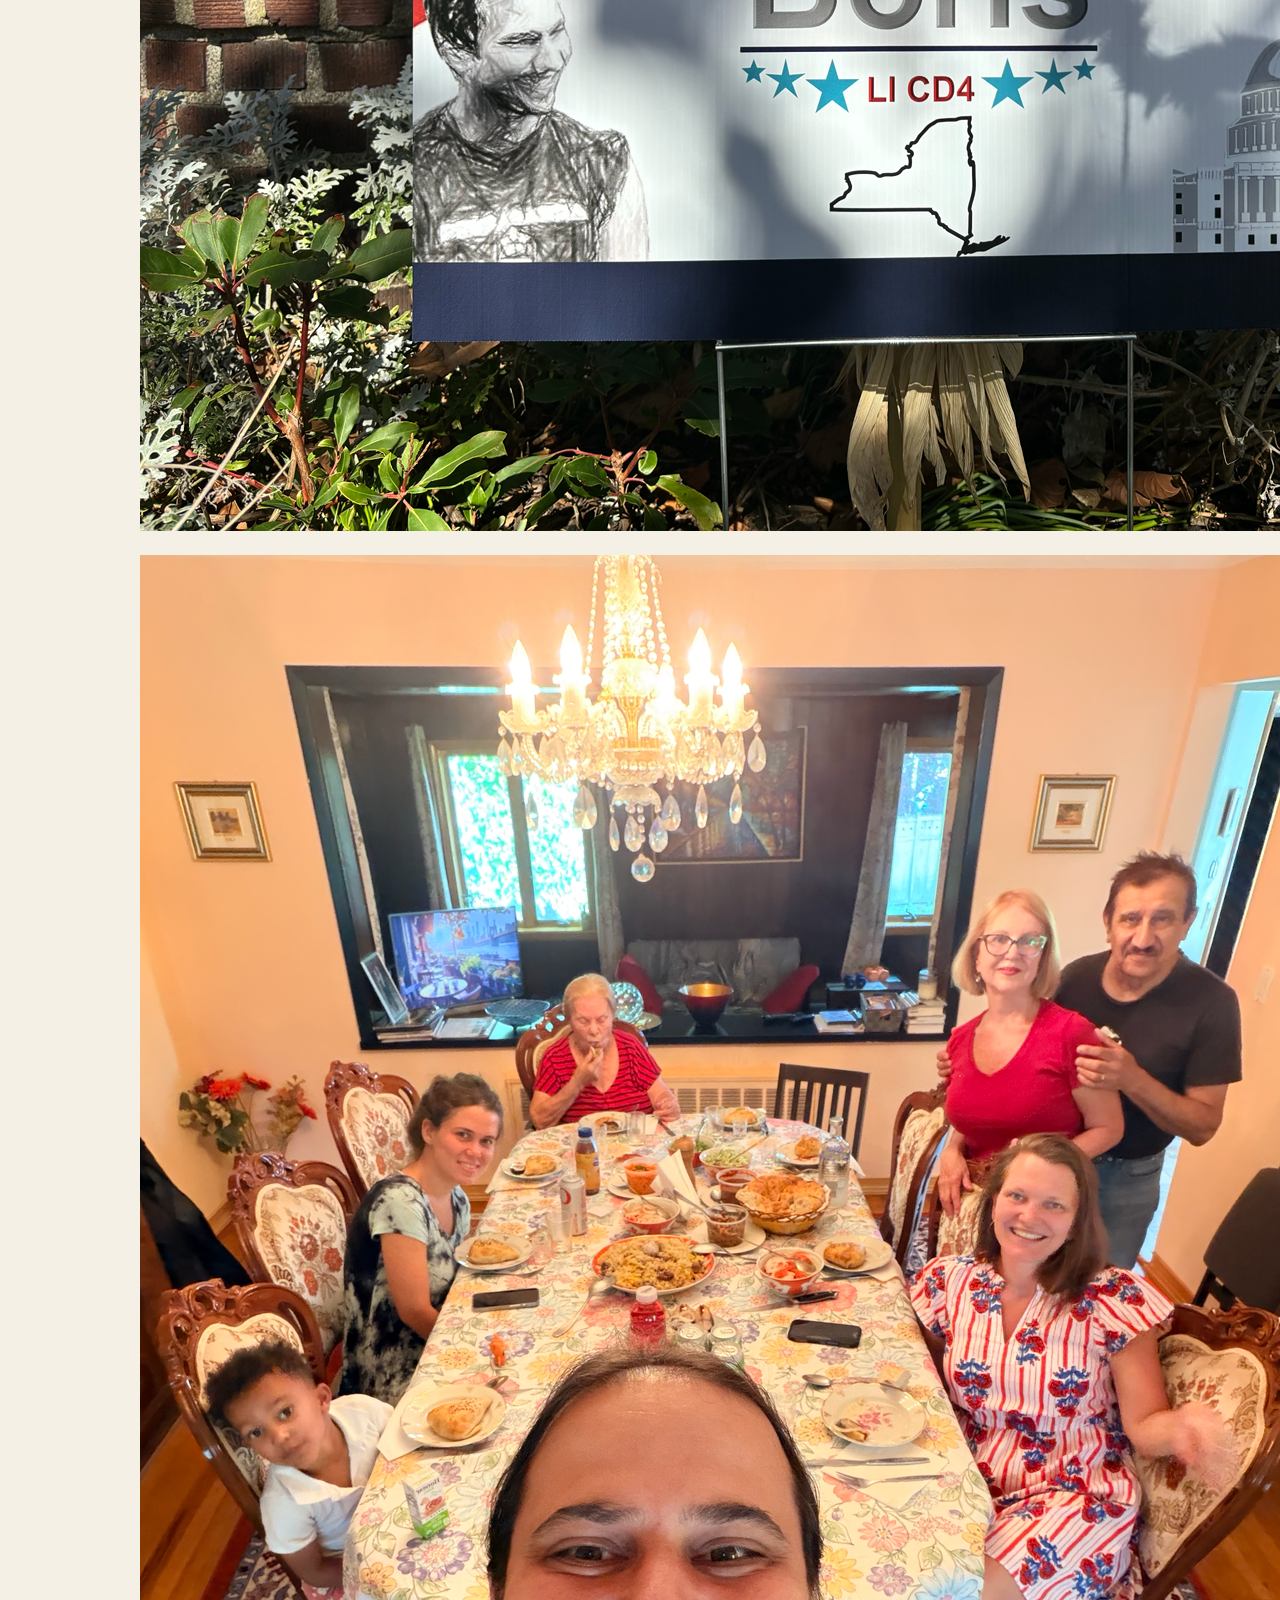
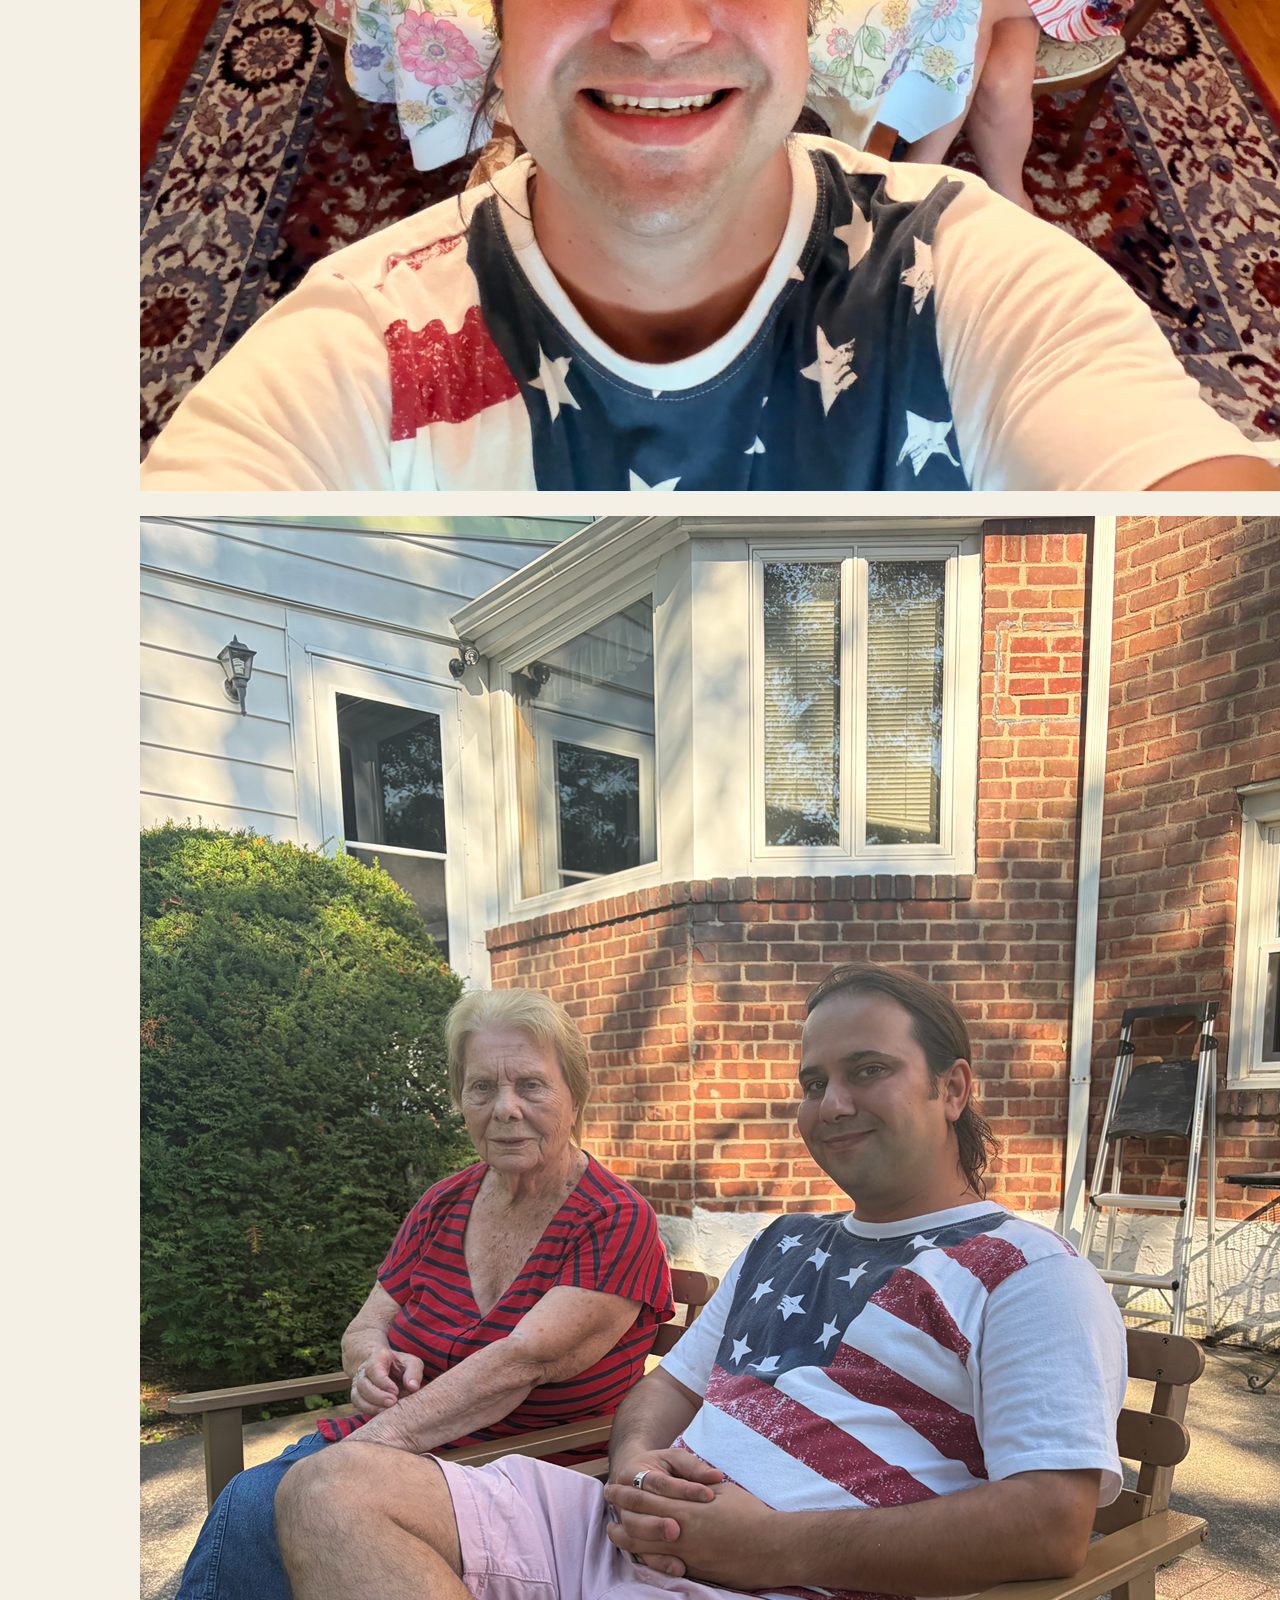
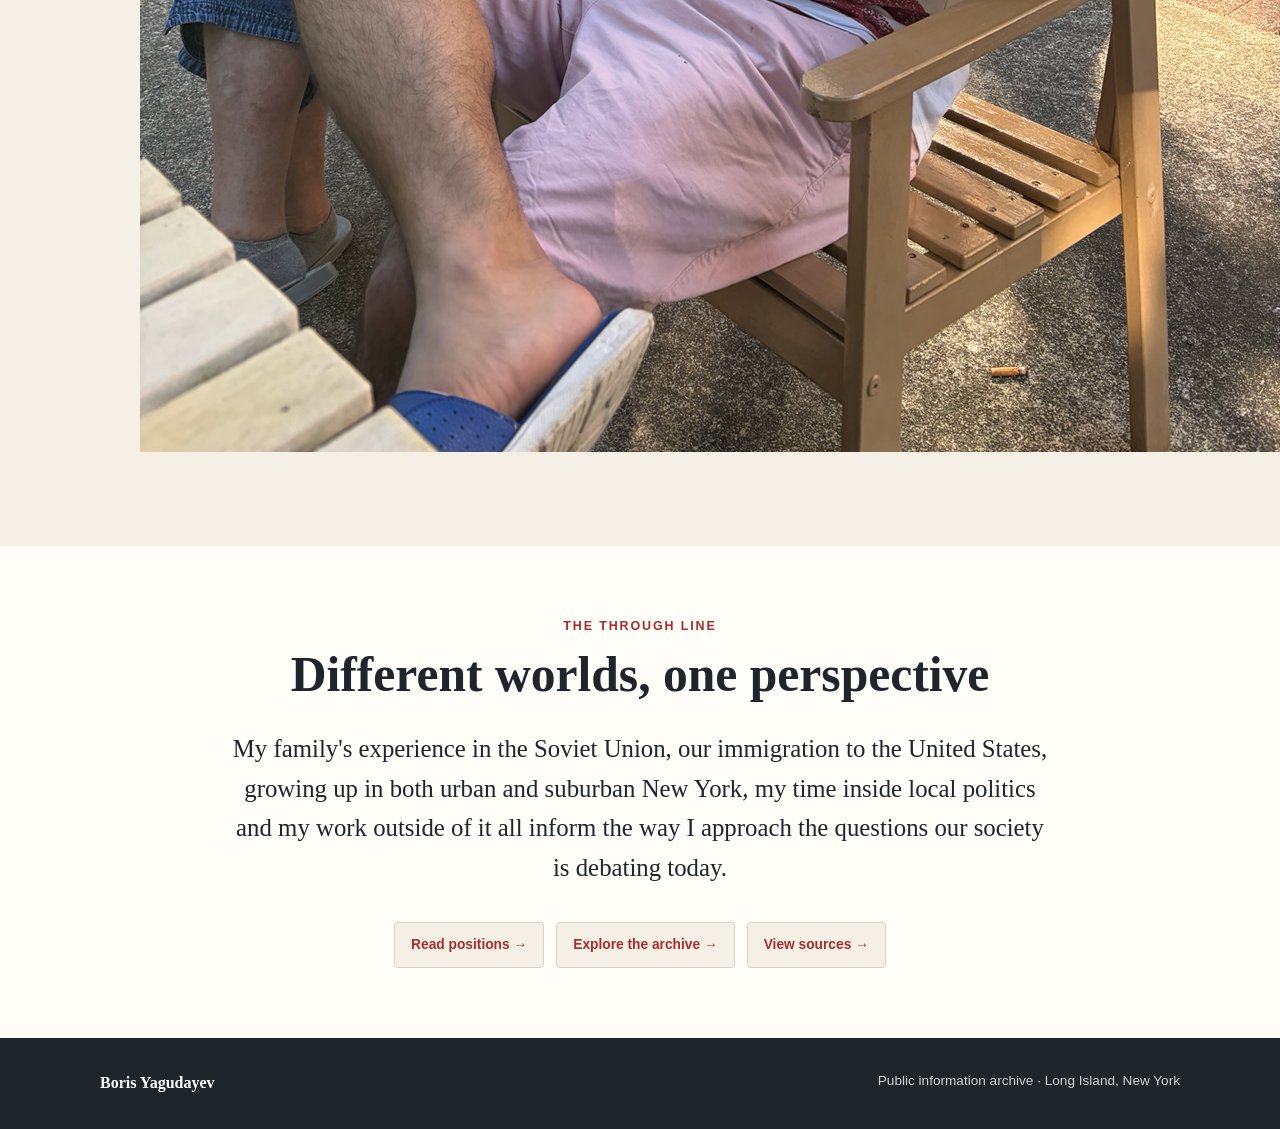
==== commit d57af660: "Integrate biography photo story into About page" ====
--- a/about.html
+++ b/about.html
@@ -45,15 +45,21 @@
     <div class="wrap">
       <p class="eyebrow">1989 — EARLY 2000s</p>
       <h2>From Tashkent to New York</h2>
-      <div class="bio-columns">
-        <div>
-          <p>I was born in Tashkent, Uzbekistan, in 1989, during the final years of the Soviet Union. My mother's family is Russian and Ukrainian Christian; my father's family is Bukharian Jewish.</p>
-          <p>After the Soviet Union dissolved and Uzbekistan became independent, my family experienced the uncertainty of a rapidly changing society. Amid concerns about political and religious instability, we made the decision to leave. In the early 1990s, my family came to the United States as political and religious refugees and settled in Rego Park, Queens.</p>
+      <div class="story-with-photo">
+        <div class="bio-columns">
+          <div>
+            <p>I was born in Tashkent, Uzbekistan, in 1989, during the final years of the Soviet Union. My mother's family is Russian and Ukrainian Christian; my father's family is Bukharian Jewish.</p>
+            <p>After the Soviet Union dissolved and Uzbekistan became independent, my family experienced the uncertainty of a rapidly changing society. Amid concerns about political and religious instability, we made the decision to leave. In the early 1990s, my family came to the United States as political and religious refugees and settled in Rego Park, Queens.</p>
+          </div>
+          <div>
+            <p>My parents had trained as computer programmers. Their skills translated into a growing American technology economy during the 1990s and helped our family establish a new life.</p>
+            <p>Around 2000, we moved from Queens to Oceanside on Long Island. I arrived in fifth grade and remained there through high school. Moving from the former Soviet Union to an immigrant neighborhood in Queens and then to suburban Long Island gave me an early view of how differently people can experience the same society.</p>
+          </div>
         </div>
-        <div>
-          <p>My parents had trained as computer programmers. Their skills translated into a growing American technology economy during the 1990s and helped our family establish a new life.</p>
-          <p>Around 2000, we moved from Queens to Oceanside on Long Island. I arrived in fifth grade and remained there through high school. Moving from the former Soviet Union to an immigrant neighborhood in Queens and then to suburban Long Island gave me an early view of how differently people can experience the same society.</p>
-        </div>
+        <figure class="story-photo childhood-photo">
+          <img src="AFA43701-80C3-4E89-887C-0DC6353F38AA.png" alt="Childhood photograph from Boris Yagudayev's family archive" loading="lazy">
+          <figcaption>A childhood photograph from the family archive.</figcaption>
+        </figure>
       </div>
     </div>
   </section>
@@ -125,6 +131,25 @@
     </div>
   </section>
 
+  <section class="photo-story">
+    <div class="wrap">
+      <div class="photo-story-heading">
+        <div>
+          <p class="eyebrow">LIFE ON LONG ISLAND</p>
+          <h2>Family, community and public life</h2>
+        </div>
+        <p class="small">Selected photographs from Boris's personal archive.</p>
+      </div>
+      <div class="photo-grid" aria-label="Selected photographs from Boris Yagudayev's personal archive">
+        <figure class="photo-wide"><img src="348A8754-BD0B-4A13-8EF1-CB55374A5A24.png" alt="Personal photograph from Boris Yagudayev's archive" loading="lazy"></figure>
+        <figure><img src="72D6285B-ED69-4D48-8E79-5E4E8B68F7A9.png" alt="Personal photograph from Boris Yagudayev's archive" loading="lazy"></figure>
+        <figure><img src="7FFD0C68-CAB1-4B4E-8343-ABC5CBC7795C.png" alt="Personal photograph from Boris Yagudayev's archive" loading="lazy"></figure>
+        <figure><img src="86A77F6E-1382-4C92-8DFA-89BB05E709B7.png" alt="Personal photograph from Boris Yagudayev's archive" loading="lazy"></figure>
+        <figure class="photo-wide"><img src="E032CE3F-BEFA-46BA-A372-405517180764.png" alt="Personal photograph from Boris Yagudayev's archive" loading="lazy"></figure>
+      </div>
+    </div>
+  </section>
+
   <section class="bio-closing">
     <div class="wrap narrow">
       <p class="eyebrow">THE THROUGH LINE</p>
--- a/style.css
+++ b/style.css
@@ -1 +1 @@
-:root{--bg:#f5f0e6;--paper:#fffdf8;--ink:#1e252b;--muted:#626a70;--accent:#a62d2d;--line:#d9d1c4;--max:1080px}*{box-sizing:border-box}html{scroll-behavior:smooth}body{margin:0;background:var(--bg);color:var(--ink);font-family:Georgia,'Times New Roman',serif;line-height:1.65}a{color:var(--accent);text-decoration-thickness:1px;text-underline-offset:3px}.wrap{width:min(calc(100% - 40px),var(--max));margin:auto}header{background:rgba(245,240,230,.96);border-bottom:1px solid var(--line);position:sticky;top:0;z-index:10}.nav{min-height:70px;display:flex;align-items:center;justify-content:space-between;gap:24px}.brand{font-family:Arial,sans-serif;font-weight:800;letter-spacing:.08em;text-decoration:none;color:var(--ink)}nav{display:flex;gap:20px;flex-wrap:wrap}nav a{font-family:Arial,sans-serif;font-size:.88rem;color:var(--ink);text-decoration:none}.hero{padding:84px 0 70px;background:var(--paper);border-bottom:1px solid var(--line)}.hero-grid{display:grid;grid-template-columns:minmax(0,1fr) minmax(280px,460px);gap:48px;align-items:center}.portrait-wrap{width:100%}.portrait{display:block;width:100%;height:auto;border-radius:14px;border:1px solid var(--line);box-shadow:0 14px 36px rgba(30,37,43,.12)}.eyebrow{font-family:Arial,sans-serif;color:var(--accent);font-weight:800;letter-spacing:.15em;font-size:.78rem;margin:0 0 12px}h1{font-size:clamp(3rem,8vw,6.5rem);line-height:.95;letter-spacing:-.045em;margin:.1em 0 .22em}h2{font-size:clamp(2rem,4vw,3.1rem);line-height:1.05;margin:0 0 28px}h3{font-size:1.25rem;margin-top:0}.lede{font-size:clamp(1.15rem,2.2vw,1.5rem);max-width:760px;color:#40474c}.notice{margin-top:28px;padding:16px 18px;border-left:3px solid var(--accent);background:#f2ece2;color:var(--muted);font-family:Arial,sans-serif;font-size:.9rem}section{padding:70px 0}.alt{background:#ebe4d8;border-top:1px solid var(--line);border-bottom:1px solid var(--line)}.intro{max-width:780px}.cards{display:grid;grid-template-columns:repeat(2,1fr);gap:18px;margin-top:28px}.cards article,.timeline article{background:var(--paper);border:1px solid var(--line);padding:24px}.timeline{display:grid;gap:12px}.timeline strong{font-family:Arial,sans-serif;color:var(--accent);letter-spacing:.04em}.small{font-family:Arial,sans-serif;font-size:.86rem;color:var(--muted)}footer{padding:32px 0;background:var(--ink);color:#fff}footer .wrap{display:flex;justify-content:space-between;gap:20px;flex-wrap:wrap}footer span{color:#cfd3d5;font-family:Arial,sans-serif;font-size:.85rem}@media(max-width:760px){.nav{align-items:flex-start;flex-direction:column;padding:16px 0}.hero{padding:54px 0}.hero-grid{grid-template-columns:1fr;gap:30px}.portrait-wrap{max-width:520px}.cards{grid-template-columns:1fr}section{padding:50px 0}h1{font-size:clamp(3rem,16vw,5rem)}}+:root{--bg:#f5f0e6;--paper:#fffdf8;--ink:#1e252b;--muted:#626a70;--accent:#a62d2d;--line:#d9d1c4;--max:1080px}*{box-sizing:border-box}html{scroll-behavior:smooth}body{margin:0;background:var(--bg);color:var(--ink);font-family:Georgia,'Times New Roman',serif;line-height:1.65}a{color:var(--accent);text-decoration-thickness:1px;text-underline-offset:3px}.wrap{width:min(calc(100% - 40px),var(--max));margin:auto}.narrow{max-width:820px}header{background:rgba(245,240,230,.96);border-bottom:1px solid var(--line);position:sticky;top:0;z-index:10}.nav{min-height:70px;display:flex;align-items:center;justify-content:space-between;gap:24px}.brand{font-family:Arial,sans-serif;font-weight:800;letter-spacing:.08em;text-decoration:none;color:var(--ink)}nav{display:flex;gap:20px;flex-wrap:wrap}nav a{font-family:Arial,sans-serif;font-size:.88rem;color:var(--ink);text-decoration:none}nav a[aria-current="page"]{color:var(--accent);font-weight:700}.hero{padding:84px 0 70px;background:var(--paper);border-bottom:1px solid var(--line)}.hero-grid{display:grid;grid-template-columns:minmax(0,1fr) minmax(280px,460px);gap:48px;align-items:center}.portrait-wrap{width:100%}.portrait{display:block;width:100%;height:auto;border-radius:14px;border:1px solid var(--line);box-shadow:0 14px 36px rgba(30,37,43,.12)}.eyebrow{font-family:Arial,sans-serif;color:var(--accent);font-weight:800;letter-spacing:.15em;font-size:.78rem;margin:0 0 12px}h1{font-size:clamp(3rem,8vw,6.5rem);line-height:.95;letter-spacing:-.045em;margin:.1em 0 .22em}h2{font-size:clamp(2rem,4vw,3.1rem);line-height:1.05;margin:0 0 28px}h3{font-size:1.25rem;margin-top:0}.lede{font-size:clamp(1.15rem,2.2vw,1.5rem);max-width:760px;color:#40474c}.notice{margin-top:28px;padding:16px 18px;border-left:3px solid var(--accent);background:#f2ece2;color:var(--muted);font-family:Arial,sans-serif;font-size:.9rem}section{padding:70px 0}.alt{background:#ebe4d8;border-top:1px solid var(--line);border-bottom:1px solid var(--line)}.intro{max-width:780px}.cards{display:grid;grid-template-columns:repeat(2,1fr);gap:18px;margin-top:28px}.cards article,.timeline article{background:var(--paper);border:1px solid var(--line);padding:24px}.timeline{display:grid;gap:12px}.timeline strong{font-family:Arial,sans-serif;color:var(--accent);letter-spacing:.04em}.small{font-family:Arial,sans-serif;font-size:.86rem;color:var(--muted)}.bio-note{max-width:650px;margin-top:28px;padding-top:18px;border-top:1px solid var(--line)}.bio-intro{padding:52px 0}.drop-intro{font-size:clamp(1.35rem,2.5vw,1.8rem);line-height:1.5;margin:0}.drop-intro:first-letter{font-size:3.2em;float:left;line-height:.8;margin:.12em .1em 0 0;color:var(--accent)}.bio-columns{display:grid;grid-template-columns:repeat(2,minmax(0,1fr));gap:54px}.bio-columns p:first-child{margin-top:0}.bio-columns p:last-child{margin-bottom:0}.source-context{margin-top:32px;padding:14px 18px;border-left:3px solid var(--line);background:rgba(255,253,248,.5)}.bio-closing{background:var(--paper);text-align:center}.closing-text{font-size:clamp(1.2rem,2.3vw,1.55rem);line-height:1.6;margin:0 auto 34px}.bio-links{display:flex;justify-content:center;gap:12px;flex-wrap:wrap}.text-button{display:inline-block;padding:11px 16px;border:1px solid var(--line);background:var(--bg);font-family:Arial,sans-serif;font-size:.86rem;font-weight:700;text-decoration:none;border-radius:4px}.text-button:hover,.text-button:focus{border-color:var(--accent)}footer{padding:32px 0;background:var(--ink);color:#fff}footer .wrap{display:flex;justify-content:space-between;gap:20px;flex-wrap:wrap}footer span{color:#cfd3d5;font-family:Arial,sans-serif;font-size:.85rem}@media(max-width:760px){.nav{align-items:flex-start;flex-direction:column;padding:16px 0}.hero{padding:54px 0}.hero-grid{grid-template-columns:1fr;gap:30px}.portrait-wrap{max-width:520px}.cards,.bio-columns{grid-template-columns:1fr}.bio-columns{gap:20px}section{padding:50px 0}h1{font-size:clamp(3rem,16vw,5rem)}}
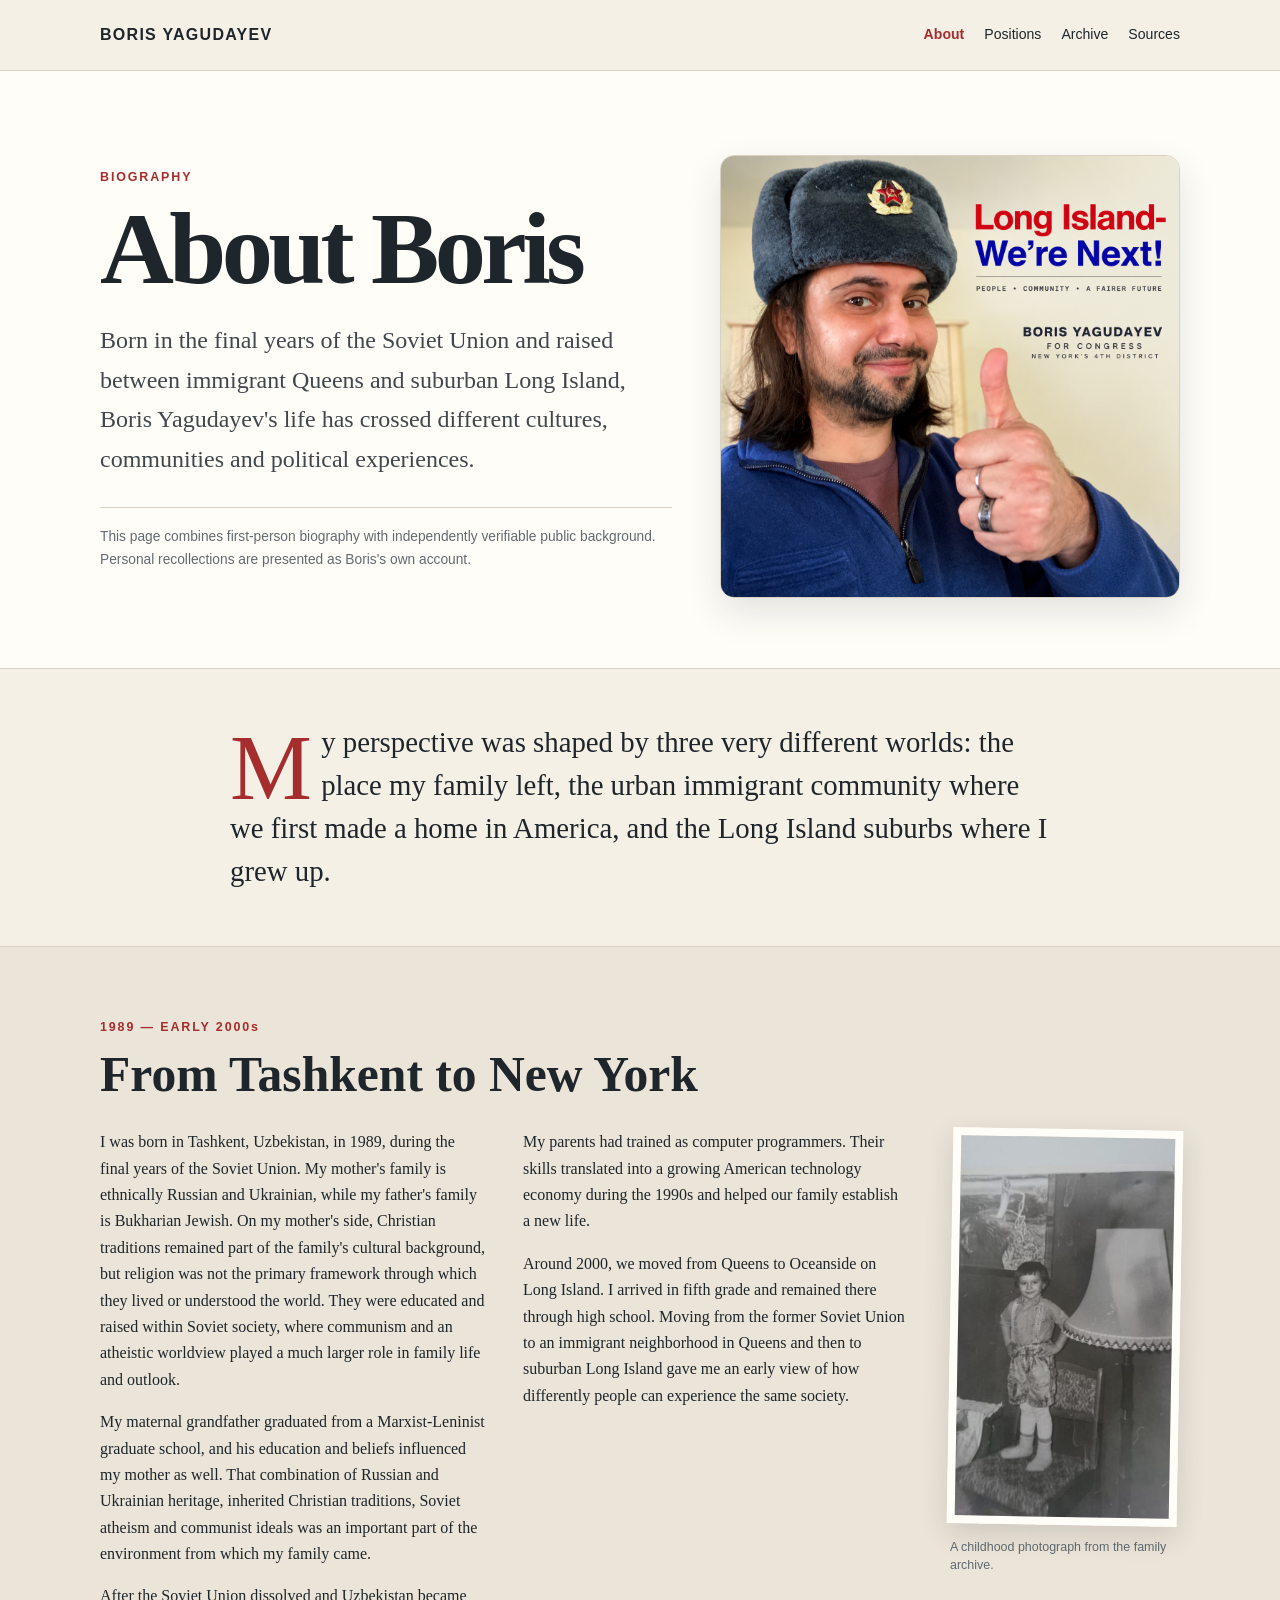
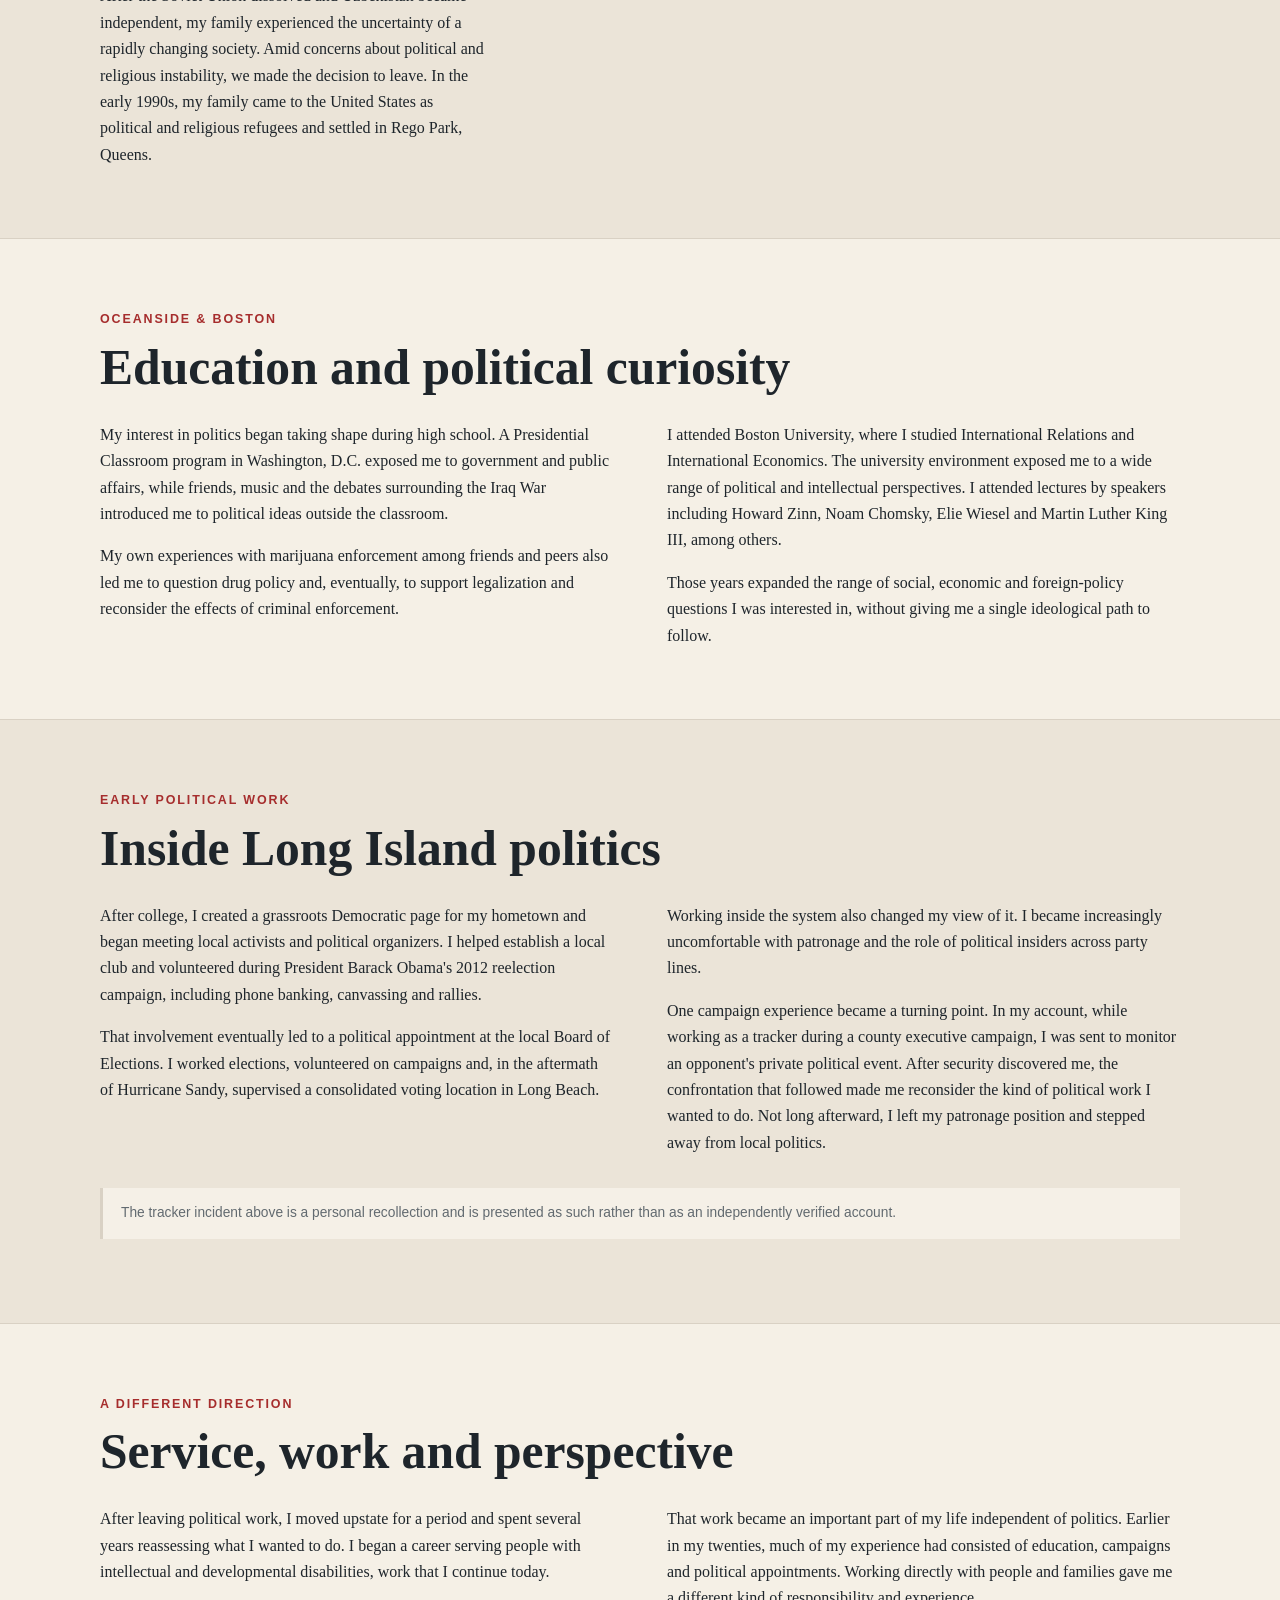
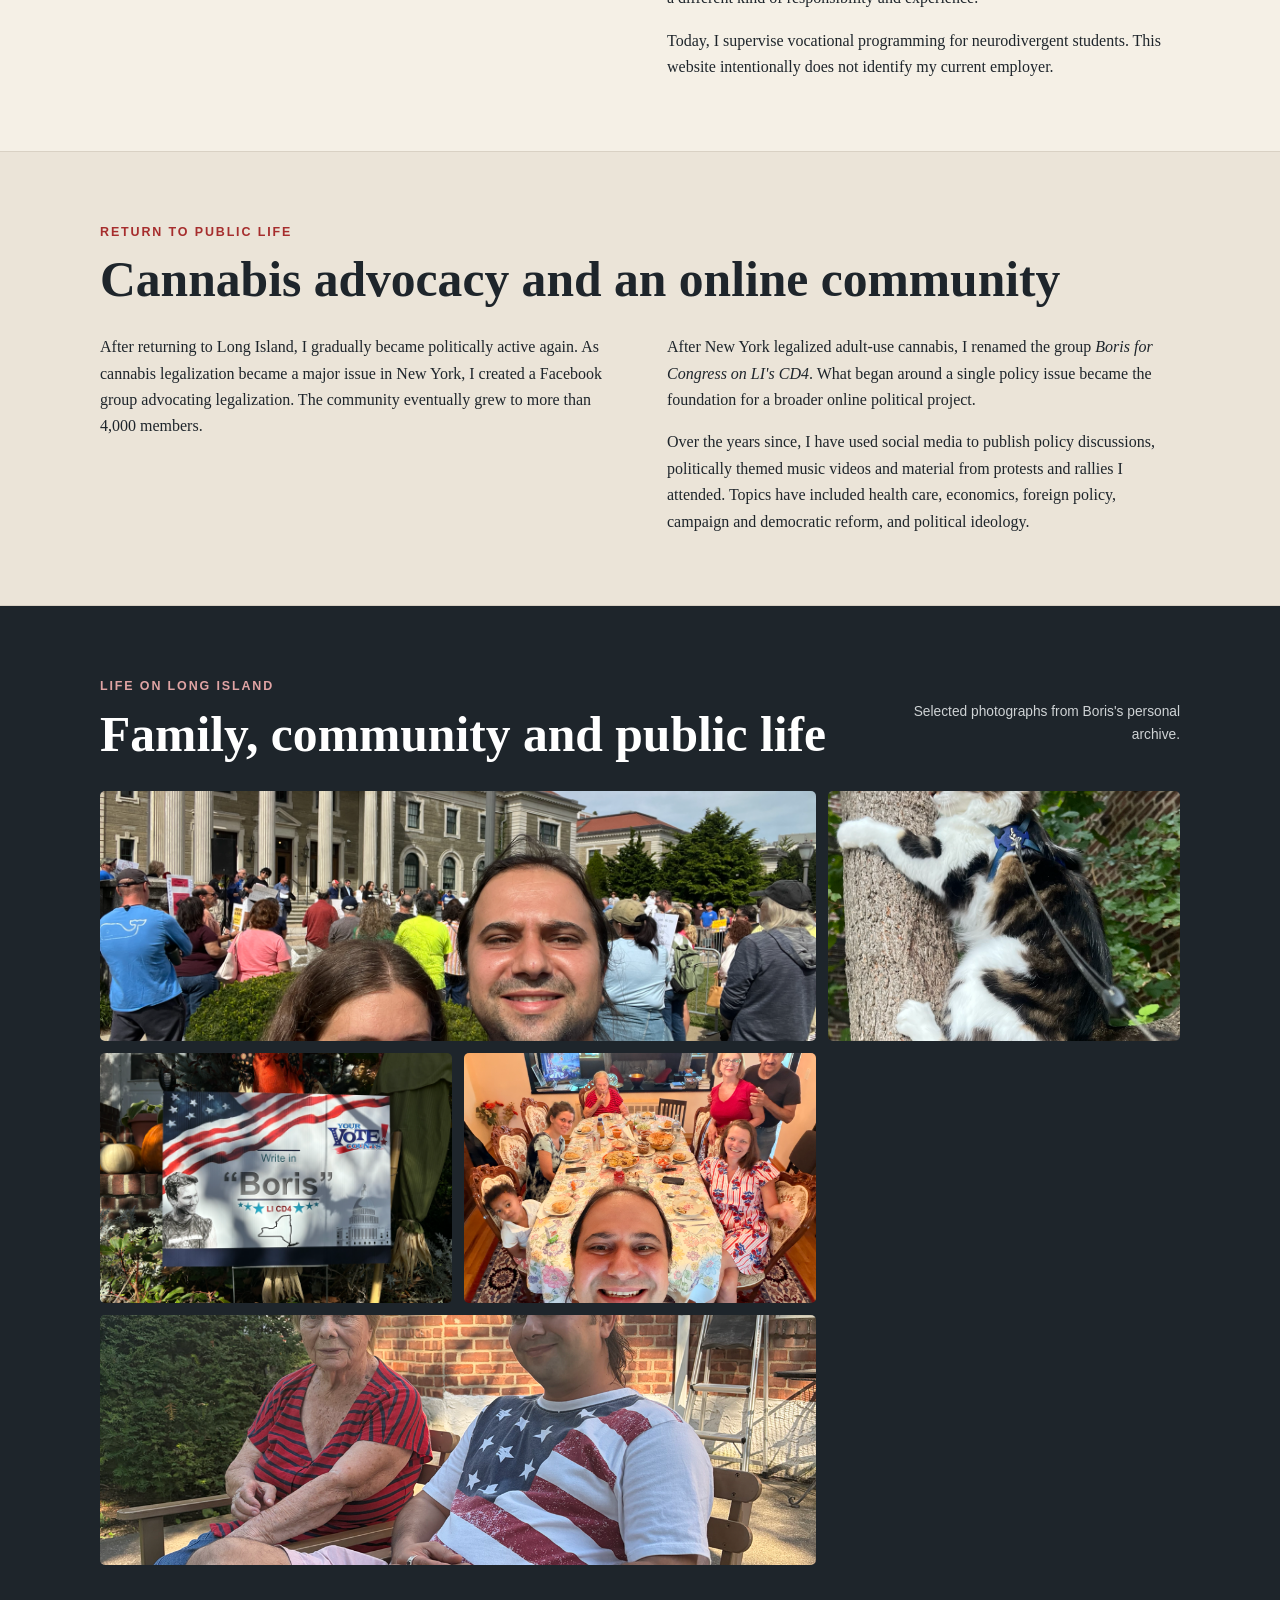
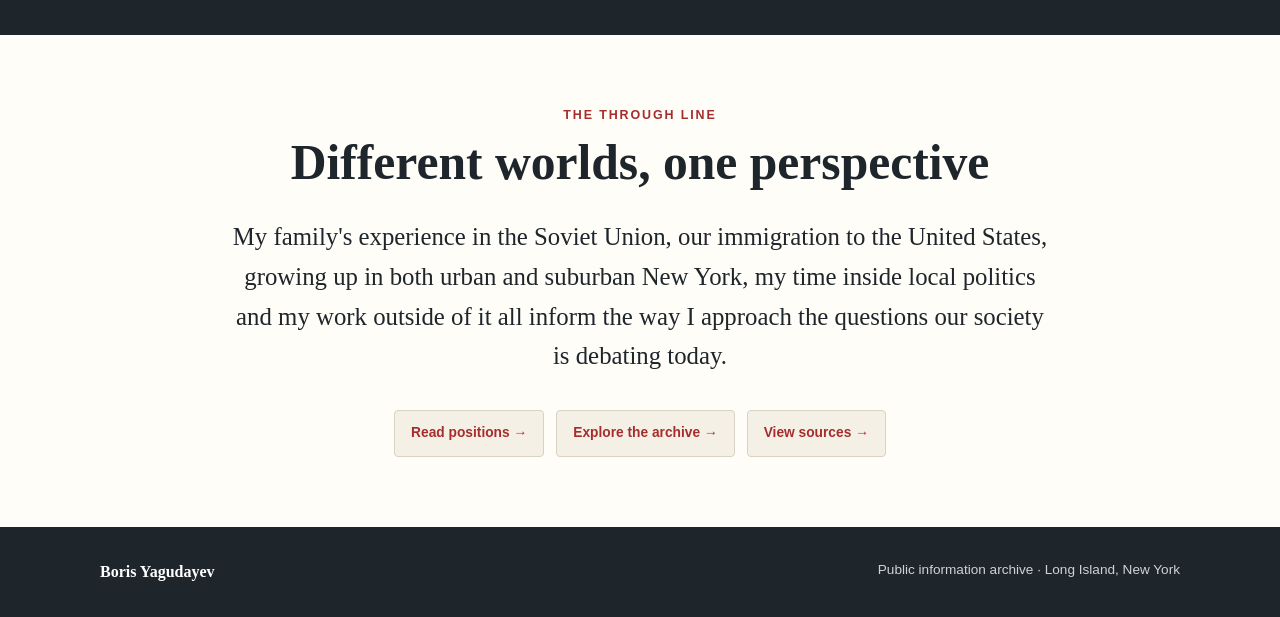
==== commit bc03ccbe: "Clarify family background and improve About SEO metadata" ====
--- a/about.html
+++ b/about.html
@@ -5,6 +5,18 @@
   <meta name="viewport" content="width=device-width,initial-scale=1">
   <title>About Boris Yagudayev | Biography</title>
   <meta name="description" content="The personal biography of Boris Yagudayev: from Tashkent and Queens to Oceanside, Boston University, community work and public life on Long Island.">
+  <meta name="robots" content="index,follow">
+  <link rel="canonical" href="https://borisyagudayev89nycd4.github.io/boris-yagudayev/about.html">
+  <meta property="og:site_name" content="Boris Yagudayev">
+  <meta property="og:title" content="About Boris Yagudayev | Biography">
+  <meta property="og:description" content="From Tashkent and Queens to Oceanside, Boston University, community work and public life on Long Island.">
+  <meta property="og:type" content="profile">
+  <meta property="og:url" content="https://borisyagudayev89nycd4.github.io/boris-yagudayev/about.html">
+  <meta property="og:image" content="https://borisyagudayev89nycd4.github.io/boris-yagudayev/boris-headshot.png">
+  <meta name="twitter:card" content="summary_large_image">
+  <meta name="twitter:title" content="About Boris Yagudayev | Biography">
+  <meta name="twitter:description" content="From Tashkent and Queens to Oceanside, Boston University, community work and public life on Long Island.">
+  <meta name="twitter:image" content="https://borisyagudayev89nycd4.github.io/boris-yagudayev/boris-headshot.png">
   <link rel="stylesheet" href="style.css">
 </head>
 <body>
@@ -48,7 +60,8 @@
       <div class="story-with-photo">
         <div class="bio-columns">
           <div>
-            <p>I was born in Tashkent, Uzbekistan, in 1989, during the final years of the Soviet Union. My mother's family is Russian and Ukrainian Christian; my father's family is Bukharian Jewish.</p>
+            <p>I was born in Tashkent, Uzbekistan, in 1989, during the final years of the Soviet Union. My mother's family is ethnically Russian and Ukrainian, while my father's family is Bukharian Jewish. On my mother's side, Christian traditions remained part of the family's cultural background, but religion was not the primary framework through which they lived or understood the world. They were educated and raised within Soviet society, where communism and an atheistic worldview played a much larger role in family life and outlook.</p>
+            <p>My maternal grandfather graduated from a Marxist-Leninist graduate school, and his education and beliefs influenced my mother as well. That combination of Russian and Ukrainian heritage, inherited Christian traditions, Soviet atheism and communist ideals was an important part of the environment from which my family came.</p>
             <p>After the Soviet Union dissolved and Uzbekistan became independent, my family experienced the uncertainty of a rapidly changing society. Amid concerns about political and religious instability, we made the decision to leave. In the early 1990s, my family came to the United States as political and religious refugees and settled in Rego Park, Queens.</p>
           </div>
           <div>
--- a/style.css
+++ b/style.css
@@ -1 +1 @@
-:root{--bg:#f5f0e6;--paper:#fffdf8;--ink:#1e252b;--muted:#626a70;--accent:#a62d2d;--line:#d9d1c4;--max:1080px}*{box-sizing:border-box}html{scroll-behavior:smooth}body{margin:0;background:var(--bg);color:var(--ink);font-family:Georgia,'Times New Roman',serif;line-height:1.65}a{color:var(--accent);text-decoration-thickness:1px;text-underline-offset:3px}.wrap{width:min(calc(100% - 40px),var(--max));margin:auto}.narrow{max-width:820px}header{background:rgba(245,240,230,.96);border-bottom:1px solid var(--line);position:sticky;top:0;z-index:10}.nav{min-height:70px;display:flex;align-items:center;justify-content:space-between;gap:24px}.brand{font-family:Arial,sans-serif;font-weight:800;letter-spacing:.08em;text-decoration:none;color:var(--ink)}nav{display:flex;gap:20px;flex-wrap:wrap}nav a{font-family:Arial,sans-serif;font-size:.88rem;color:var(--ink);text-decoration:none}nav a[aria-current="page"]{color:var(--accent);font-weight:700}.hero{padding:84px 0 70px;background:var(--paper);border-bottom:1px solid var(--line)}.hero-grid{display:grid;grid-template-columns:minmax(0,1fr) minmax(280px,460px);gap:48px;align-items:center}.portrait-wrap{width:100%}.portrait{display:block;width:100%;height:auto;border-radius:14px;border:1px solid var(--line);box-shadow:0 14px 36px rgba(30,37,43,.12)}.eyebrow{font-family:Arial,sans-serif;color:var(--accent);font-weight:800;letter-spacing:.15em;font-size:.78rem;margin:0 0 12px}h1{font-size:clamp(3rem,8vw,6.5rem);line-height:.95;letter-spacing:-.045em;margin:.1em 0 .22em}h2{font-size:clamp(2rem,4vw,3.1rem);line-height:1.05;margin:0 0 28px}h3{font-size:1.25rem;margin-top:0}.lede{font-size:clamp(1.15rem,2.2vw,1.5rem);max-width:760px;color:#40474c}.notice{margin-top:28px;padding:16px 18px;border-left:3px solid var(--accent);background:#f2ece2;color:var(--muted);font-family:Arial,sans-serif;font-size:.9rem}section{padding:70px 0}.alt{background:#ebe4d8;border-top:1px solid var(--line);border-bottom:1px solid var(--line)}.intro{max-width:780px}.cards{display:grid;grid-template-columns:repeat(2,1fr);gap:18px;margin-top:28px}.cards article,.timeline article{background:var(--paper);border:1px solid var(--line);padding:24px}.timeline{display:grid;gap:12px}.timeline strong{font-family:Arial,sans-serif;color:var(--accent);letter-spacing:.04em}.small{font-family:Arial,sans-serif;font-size:.86rem;color:var(--muted)}.bio-note{max-width:650px;margin-top:28px;padding-top:18px;border-top:1px solid var(--line)}.bio-intro{padding:52px 0}.drop-intro{font-size:clamp(1.35rem,2.5vw,1.8rem);line-height:1.5;margin:0}.drop-intro:first-letter{font-size:3.2em;float:left;line-height:.8;margin:.12em .1em 0 0;color:var(--accent)}.bio-columns{display:grid;grid-template-columns:repeat(2,minmax(0,1fr));gap:54px}.bio-columns p:first-child{margin-top:0}.bio-columns p:last-child{margin-bottom:0}.source-context{margin-top:32px;padding:14px 18px;border-left:3px solid var(--line);background:rgba(255,253,248,.5)}.bio-closing{background:var(--paper);text-align:center}.closing-text{font-size:clamp(1.2rem,2.3vw,1.55rem);line-height:1.6;margin:0 auto 34px}.bio-links{display:flex;justify-content:center;gap:12px;flex-wrap:wrap}.text-button{display:inline-block;padding:11px 16px;border:1px solid var(--line);background:var(--bg);font-family:Arial,sans-serif;font-size:.86rem;font-weight:700;text-decoration:none;border-radius:4px}.text-button:hover,.text-button:focus{border-color:var(--accent)}footer{padding:32px 0;background:var(--ink);color:#fff}footer .wrap{display:flex;justify-content:space-between;gap:20px;flex-wrap:wrap}footer span{color:#cfd3d5;font-family:Arial,sans-serif;font-size:.85rem}@media(max-width:760px){.nav{align-items:flex-start;flex-direction:column;padding:16px 0}.hero{padding:54px 0}.hero-grid{grid-template-columns:1fr;gap:30px}.portrait-wrap{max-width:520px}.cards,.bio-columns{grid-template-columns:1fr}.bio-columns{gap:20px}section{padding:50px 0}h1{font-size:clamp(3rem,16vw,5rem)}}+:root{--bg:#f5f0e6;--paper:#fffdf8;--ink:#1e252b;--muted:#626a70;--accent:#a62d2d;--line:#d9d1c4;--max:1080px}*{box-sizing:border-box}html{scroll-behavior:smooth}body{margin:0;background:var(--bg);color:var(--ink);font-family:Georgia,'Times New Roman',serif;line-height:1.65}a{color:var(--accent);text-decoration-thickness:1px;text-underline-offset:3px}.wrap{width:min(calc(100% - 40px),var(--max));margin:auto}.narrow{max-width:820px}header{background:rgba(245,240,230,.96);border-bottom:1px solid var(--line);position:sticky;top:0;z-index:10}.nav{min-height:70px;display:flex;align-items:center;justify-content:space-between;gap:24px}.brand{font-family:Arial,sans-serif;font-weight:800;letter-spacing:.08em;text-decoration:none;color:var(--ink)}nav{display:flex;gap:20px;flex-wrap:wrap}nav a{font-family:Arial,sans-serif;font-size:.88rem;color:var(--ink);text-decoration:none}nav a[aria-current="page"]{color:var(--accent);font-weight:700}.hero{padding:84px 0 70px;background:var(--paper);border-bottom:1px solid var(--line)}.hero-grid{display:grid;grid-template-columns:minmax(0,1fr) minmax(280px,460px);gap:48px;align-items:center}.portrait-wrap{width:100%}.portrait{display:block;width:100%;height:auto;border-radius:14px;border:1px solid var(--line);box-shadow:0 14px 36px rgba(30,37,43,.12)}.eyebrow{font-family:Arial,sans-serif;color:var(--accent);font-weight:800;letter-spacing:.15em;font-size:.78rem;margin:0 0 12px}h1{font-size:clamp(3rem,8vw,6.5rem);line-height:.95;letter-spacing:-.045em;margin:.1em 0 .22em}h2{font-size:clamp(2rem,4vw,3.1rem);line-height:1.05;margin:0 0 28px}h3{font-size:1.25rem;margin-top:0}.lede{font-size:clamp(1.15rem,2.2vw,1.5rem);max-width:760px;color:#40474c}.notice{margin-top:28px;padding:16px 18px;border-left:3px solid var(--accent);background:#f2ece2;color:var(--muted);font-family:Arial,sans-serif;font-size:.9rem}section{padding:70px 0}.alt{background:#ebe4d8;border-top:1px solid var(--line);border-bottom:1px solid var(--line)}.intro{max-width:780px}.cards{display:grid;grid-template-columns:repeat(2,1fr);gap:18px;margin-top:28px}.cards article,.timeline article{background:var(--paper);border:1px solid var(--line);padding:24px}.timeline{display:grid;gap:12px}.timeline strong{font-family:Arial,sans-serif;color:var(--accent);letter-spacing:.04em}.small{font-family:Arial,sans-serif;font-size:.86rem;color:var(--muted)}.bio-note{max-width:650px;margin-top:28px;padding-top:18px;border-top:1px solid var(--line)}.bio-intro{padding:52px 0}.drop-intro{font-size:clamp(1.35rem,2.5vw,1.8rem);line-height:1.5;margin:0}.drop-intro:first-letter{font-size:3.2em;float:left;line-height:.8;margin:.12em .1em 0 0;color:var(--accent)}.bio-columns{display:grid;grid-template-columns:repeat(2,minmax(0,1fr));gap:54px}.bio-columns p:first-child{margin-top:0}.bio-columns p:last-child{margin-bottom:0}.source-context{margin-top:32px;padding:14px 18px;border-left:3px solid var(--line);background:rgba(255,253,248,.5)}.story-with-photo{display:grid;grid-template-columns:minmax(0,1fr) 230px;gap:42px;align-items:start}.story-with-photo .bio-columns{gap:38px}.story-photo{margin:0}.story-photo img{display:block;width:100%;height:auto;border:8px solid var(--paper);box-shadow:0 10px 28px rgba(30,37,43,.14);transform:rotate(1deg)}.story-photo figcaption{margin-top:12px;font-family:Arial,sans-serif;font-size:.78rem;line-height:1.45;color:var(--muted)}.childhood-photo{max-width:230px}.photo-story{background:var(--ink);color:#fff}.photo-story .eyebrow{color:#e0a4a4}.photo-story-heading{display:flex;align-items:end;justify-content:space-between;gap:28px;margin-bottom:30px}.photo-story-heading h2{margin-bottom:0}.photo-story-heading .small{color:#cfd3d5;max-width:280px;text-align:right}.photo-grid{display:grid;grid-template-columns:repeat(3,1fr);grid-auto-rows:250px;gap:12px}.photo-grid figure{margin:0;overflow:hidden;border-radius:5px;background:#343b40}.photo-grid img{display:block;width:100%;height:100%;object-fit:cover;transition:transform .35s ease}.photo-grid figure:hover img{transform:scale(1.025)}.photo-grid .photo-wide{grid-column:span 2}.bio-closing{background:var(--paper);text-align:center}.closing-text{font-size:clamp(1.2rem,2.3vw,1.55rem);line-height:1.6;margin:0 auto 34px}.bio-links{display:flex;justify-content:center;gap:12px;flex-wrap:wrap}.text-button{display:inline-block;padding:11px 16px;border:1px solid var(--line);background:var(--bg);font-family:Arial,sans-serif;font-size:.86rem;font-weight:700;text-decoration:none;border-radius:4px}.text-button:hover,.text-button:focus{border-color:var(--accent)}.home-hero .lede{max-width:670px}.home-actions{display:flex;gap:12px;flex-wrap:wrap;margin-top:30px}.primary-button{display:inline-block;padding:12px 18px;background:var(--accent);color:#fff;font-family:Arial,sans-serif;font-size:.88rem;font-weight:700;text-decoration:none;border:1px solid var(--accent);border-radius:4px}.primary-button:hover,.primary-button:focus{opacity:.9}.home-split{display:grid;grid-template-columns:minmax(260px,.8fr) minmax(0,1.2fr);gap:70px;align-items:start}.home-split h2{margin-bottom:0}.home-copy{font-size:1.08rem}.home-copy p:first-child{margin-top:0}.home-copy p:last-child{margin-bottom:0}.campaign-model{background:var(--bg)}.home-cards{grid-template-columns:repeat(4,1fr)}.home-cards article{display:flex;flex-direction:column}.home-cards article p:last-child{margin-top:auto}.social-links{display:grid;grid-template-columns:repeat(2,minmax(0,1fr));gap:14px;margin-top:28px}.social-card{display:flex;flex-direction:column;padding:20px 22px;background:var(--paper);border:1px solid var(--line);text-decoration:none;border-radius:5px}.social-card strong{font-family:Arial,sans-serif;color:var(--ink);font-size:1rem}.social-card span{font-family:Arial,sans-serif;color:var(--muted);font-size:.84rem;margin-top:3px}.social-card:hover,.social-card:focus{border-color:var(--accent)}.legal-note-section{background:var(--paper);border-top:1px solid var(--line)}.legal-note-section h2{font-size:clamp(1.8rem,3.5vw,2.7rem)}footer{padding:32px 0;background:var(--ink);color:#fff}footer .wrap{display:flex;justify-content:space-between;gap:20px;flex-wrap:wrap}footer span{color:#cfd3d5;font-family:Arial,sans-serif;font-size:.85rem}@media(max-width:1000px){.home-cards{grid-template-columns:repeat(2,1fr)}}@media(max-width:900px){.story-with-photo{grid-template-columns:1fr}.childhood-photo{max-width:300px}.photo-grid{grid-template-columns:repeat(2,1fr);grid-auto-rows:240px}.photo-grid .photo-wide{grid-column:span 1}.home-split{grid-template-columns:1fr;gap:24px}.home-split h2{margin-bottom:10px}}@media(max-width:760px){.nav{align-items:flex-start;flex-direction:column;padding:16px 0}.hero{padding:54px 0}.hero-grid{grid-template-columns:1fr;gap:30px}.portrait-wrap{max-width:520px}.cards,.bio-columns,.home-cards,.social-links{grid-template-columns:1fr}.bio-columns{gap:20px}section{padding:50px 0}h1{font-size:clamp(3rem,16vw,5rem)}.photo-story-heading{display:block}.photo-story-heading .small{text-align:left;margin-top:10px}.photo-grid{grid-template-columns:1fr;grid-auto-rows:280px}.photo-grid .photo-wide{grid-column:auto}.childhood-photo{max-width:260px}}
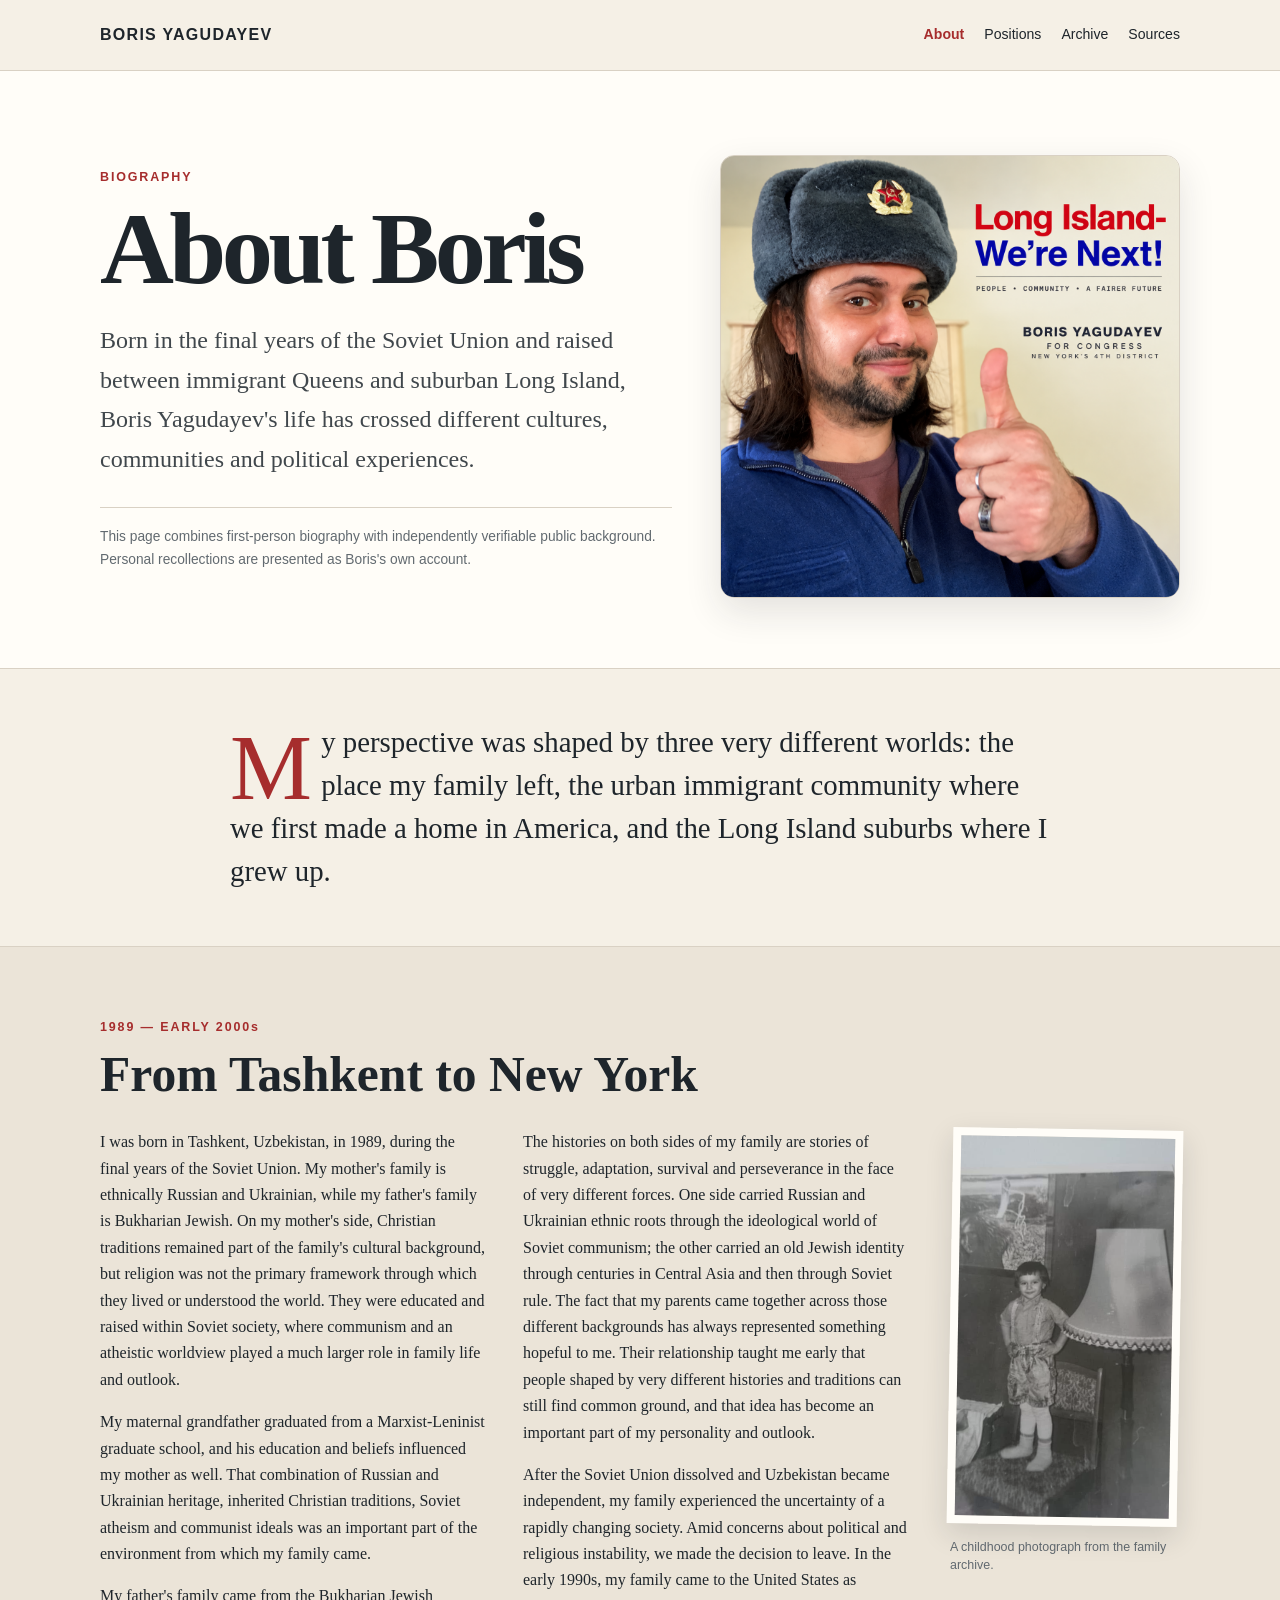
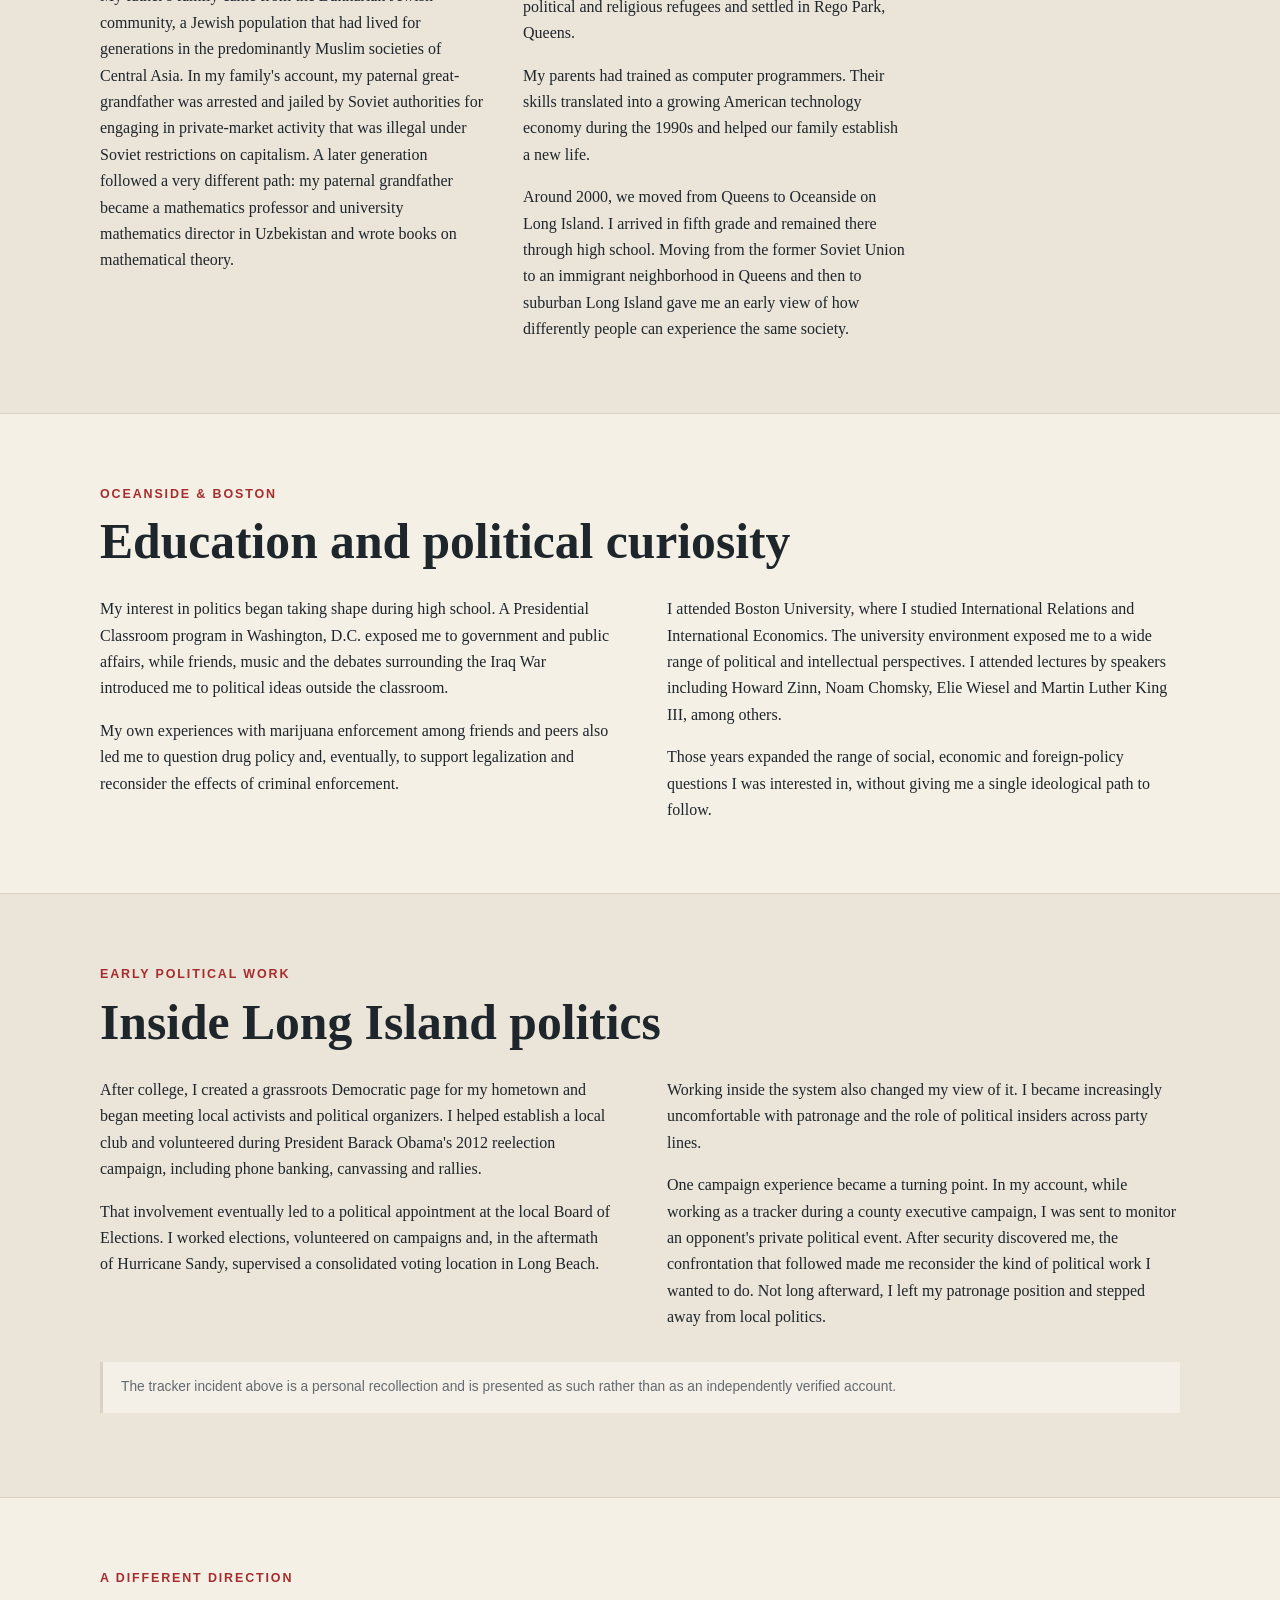
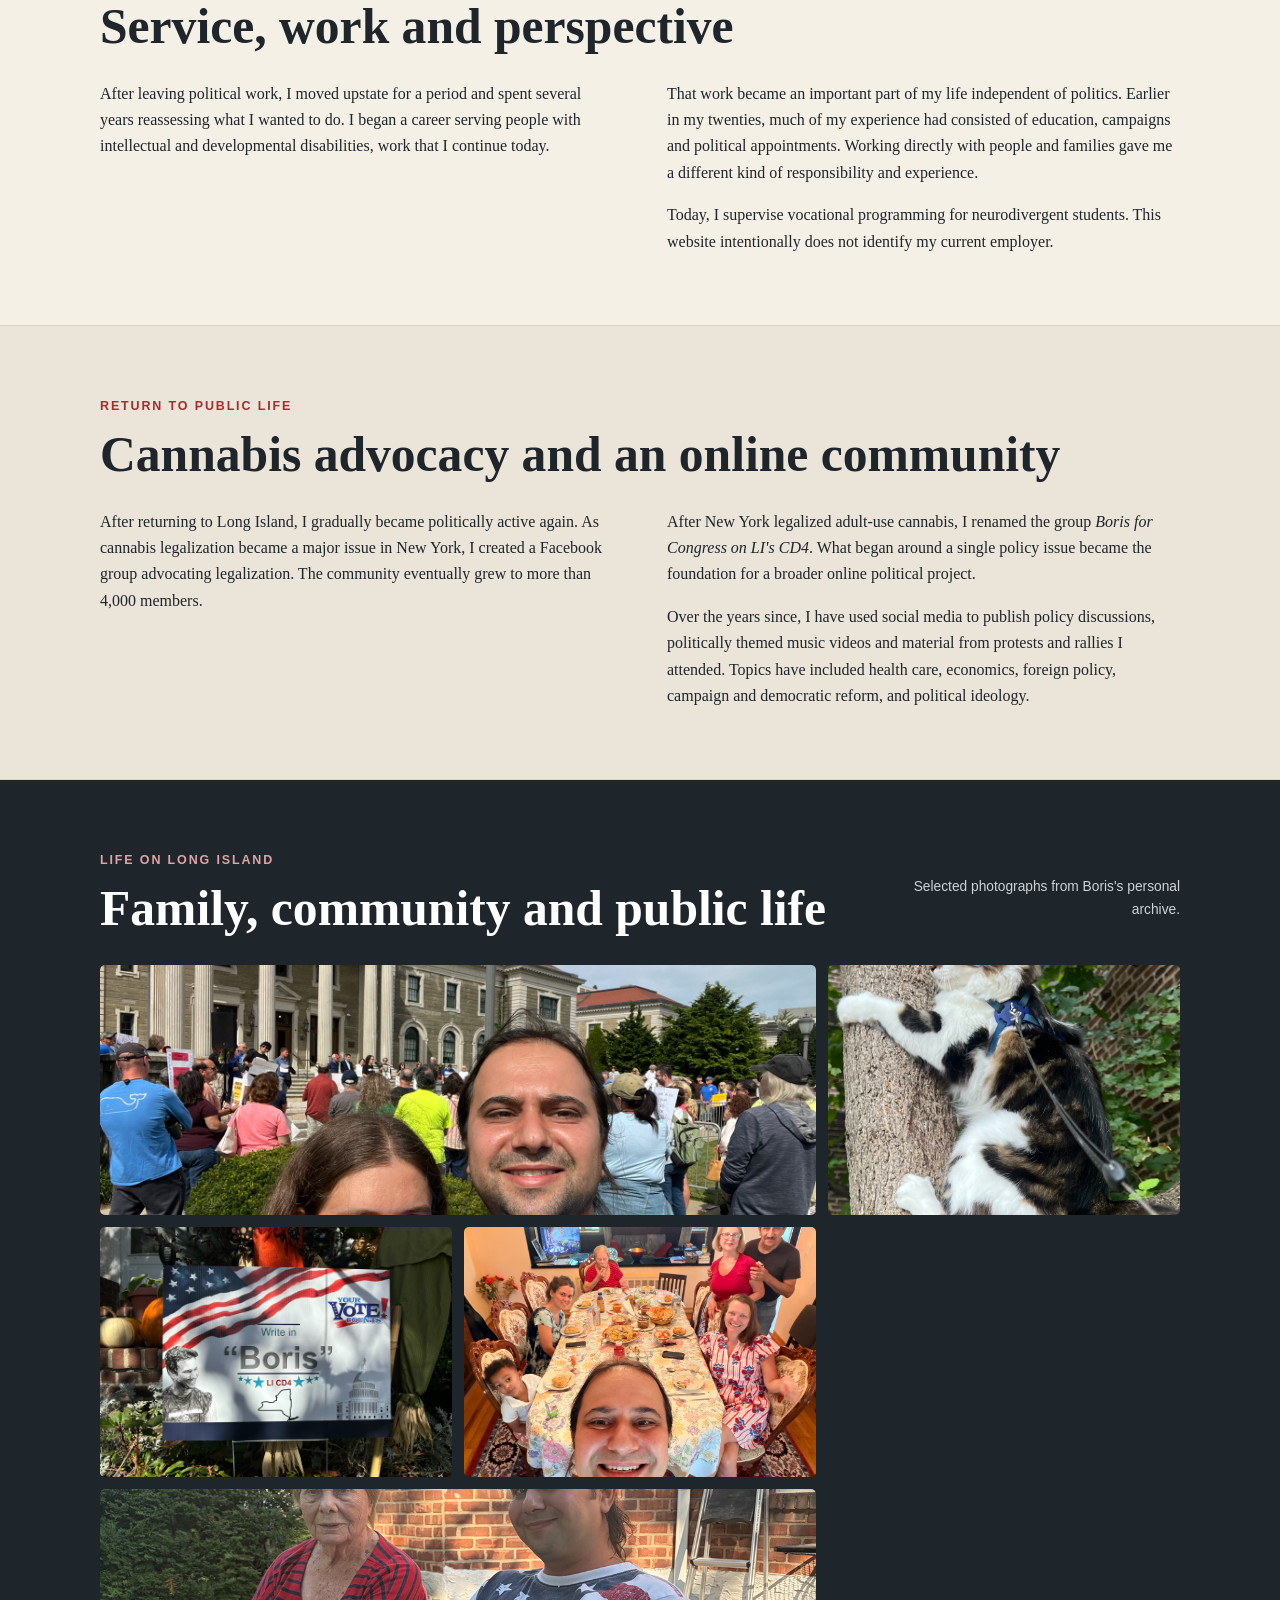
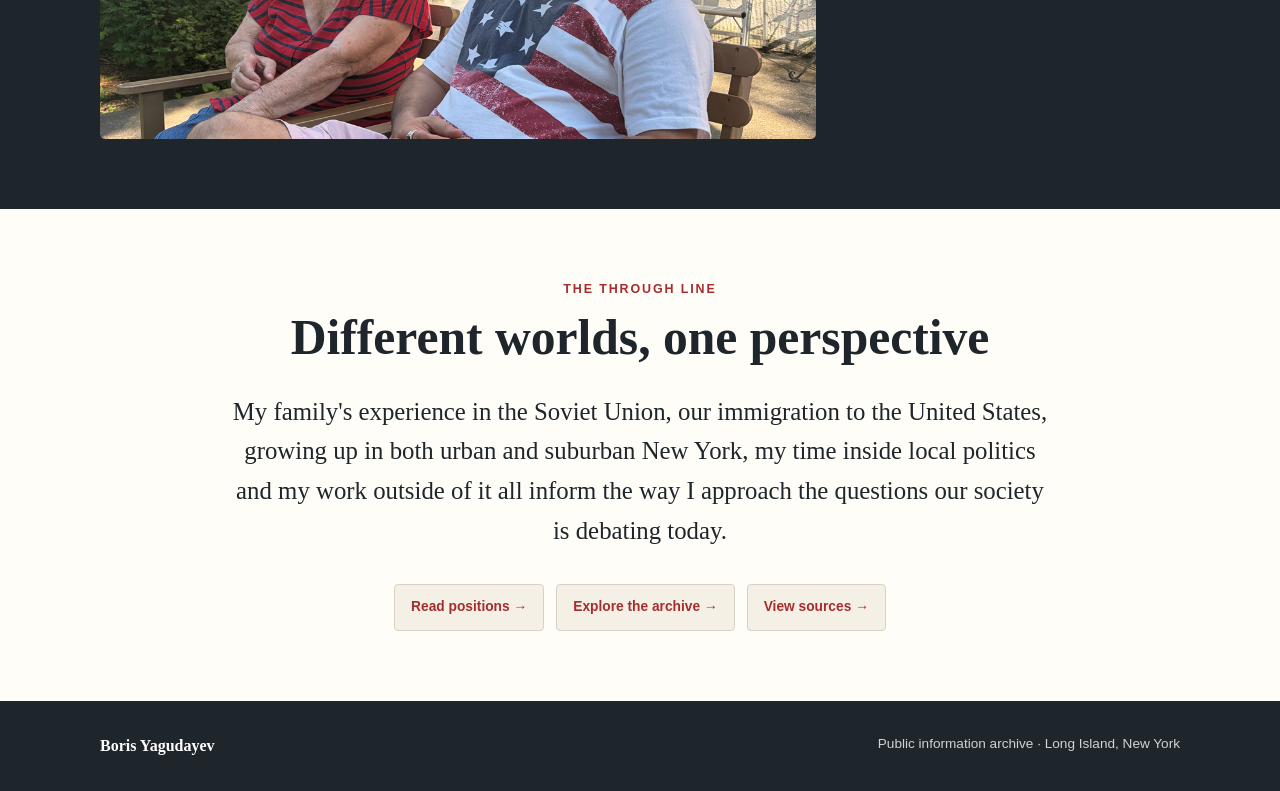
==== commit bb237c5d: "Expand family history in biography" ====
--- a/about.html
+++ b/about.html
@@ -62,9 +62,11 @@
           <div>
             <p>I was born in Tashkent, Uzbekistan, in 1989, during the final years of the Soviet Union. My mother's family is ethnically Russian and Ukrainian, while my father's family is Bukharian Jewish. On my mother's side, Christian traditions remained part of the family's cultural background, but religion was not the primary framework through which they lived or understood the world. They were educated and raised within Soviet society, where communism and an atheistic worldview played a much larger role in family life and outlook.</p>
             <p>My maternal grandfather graduated from a Marxist-Leninist graduate school, and his education and beliefs influenced my mother as well. That combination of Russian and Ukrainian heritage, inherited Christian traditions, Soviet atheism and communist ideals was an important part of the environment from which my family came.</p>
-            <p>After the Soviet Union dissolved and Uzbekistan became independent, my family experienced the uncertainty of a rapidly changing society. Amid concerns about political and religious instability, we made the decision to leave. In the early 1990s, my family came to the United States as political and religious refugees and settled in Rego Park, Queens.</p>
+            <p>My father's family came from the Bukharian Jewish community, a Jewish population that had lived for generations in the predominantly Muslim societies of Central Asia. In my family's account, my paternal great-grandfather was arrested and jailed by Soviet authorities for engaging in private-market activity that was illegal under Soviet restrictions on capitalism. A later generation followed a very different path: my paternal grandfather became a mathematics professor and university mathematics director in Uzbekistan and wrote books on mathematical theory.</p>
           </div>
           <div>
+            <p>The histories on both sides of my family are stories of struggle, adaptation, survival and perseverance in the face of very different forces. One side carried Russian and Ukrainian ethnic roots through the ideological world of Soviet communism; the other carried an old Jewish identity through centuries in Central Asia and then through Soviet rule. The fact that my parents came together across those different backgrounds has always represented something hopeful to me. Their relationship taught me early that people shaped by very different histories and traditions can still find common ground, and that idea has become an important part of my personality and outlook.</p>
+            <p>After the Soviet Union dissolved and Uzbekistan became independent, my family experienced the uncertainty of a rapidly changing society. Amid concerns about political and religious instability, we made the decision to leave. In the early 1990s, my family came to the United States as political and religious refugees and settled in Rego Park, Queens.</p>
             <p>My parents had trained as computer programmers. Their skills translated into a growing American technology economy during the 1990s and helped our family establish a new life.</p>
             <p>Around 2000, we moved from Queens to Oceanside on Long Island. I arrived in fifth grade and remained there through high school. Moving from the former Soviet Union to an immigrant neighborhood in Queens and then to suburban Long Island gave me an early view of how differently people can experience the same society.</p>
           </div>
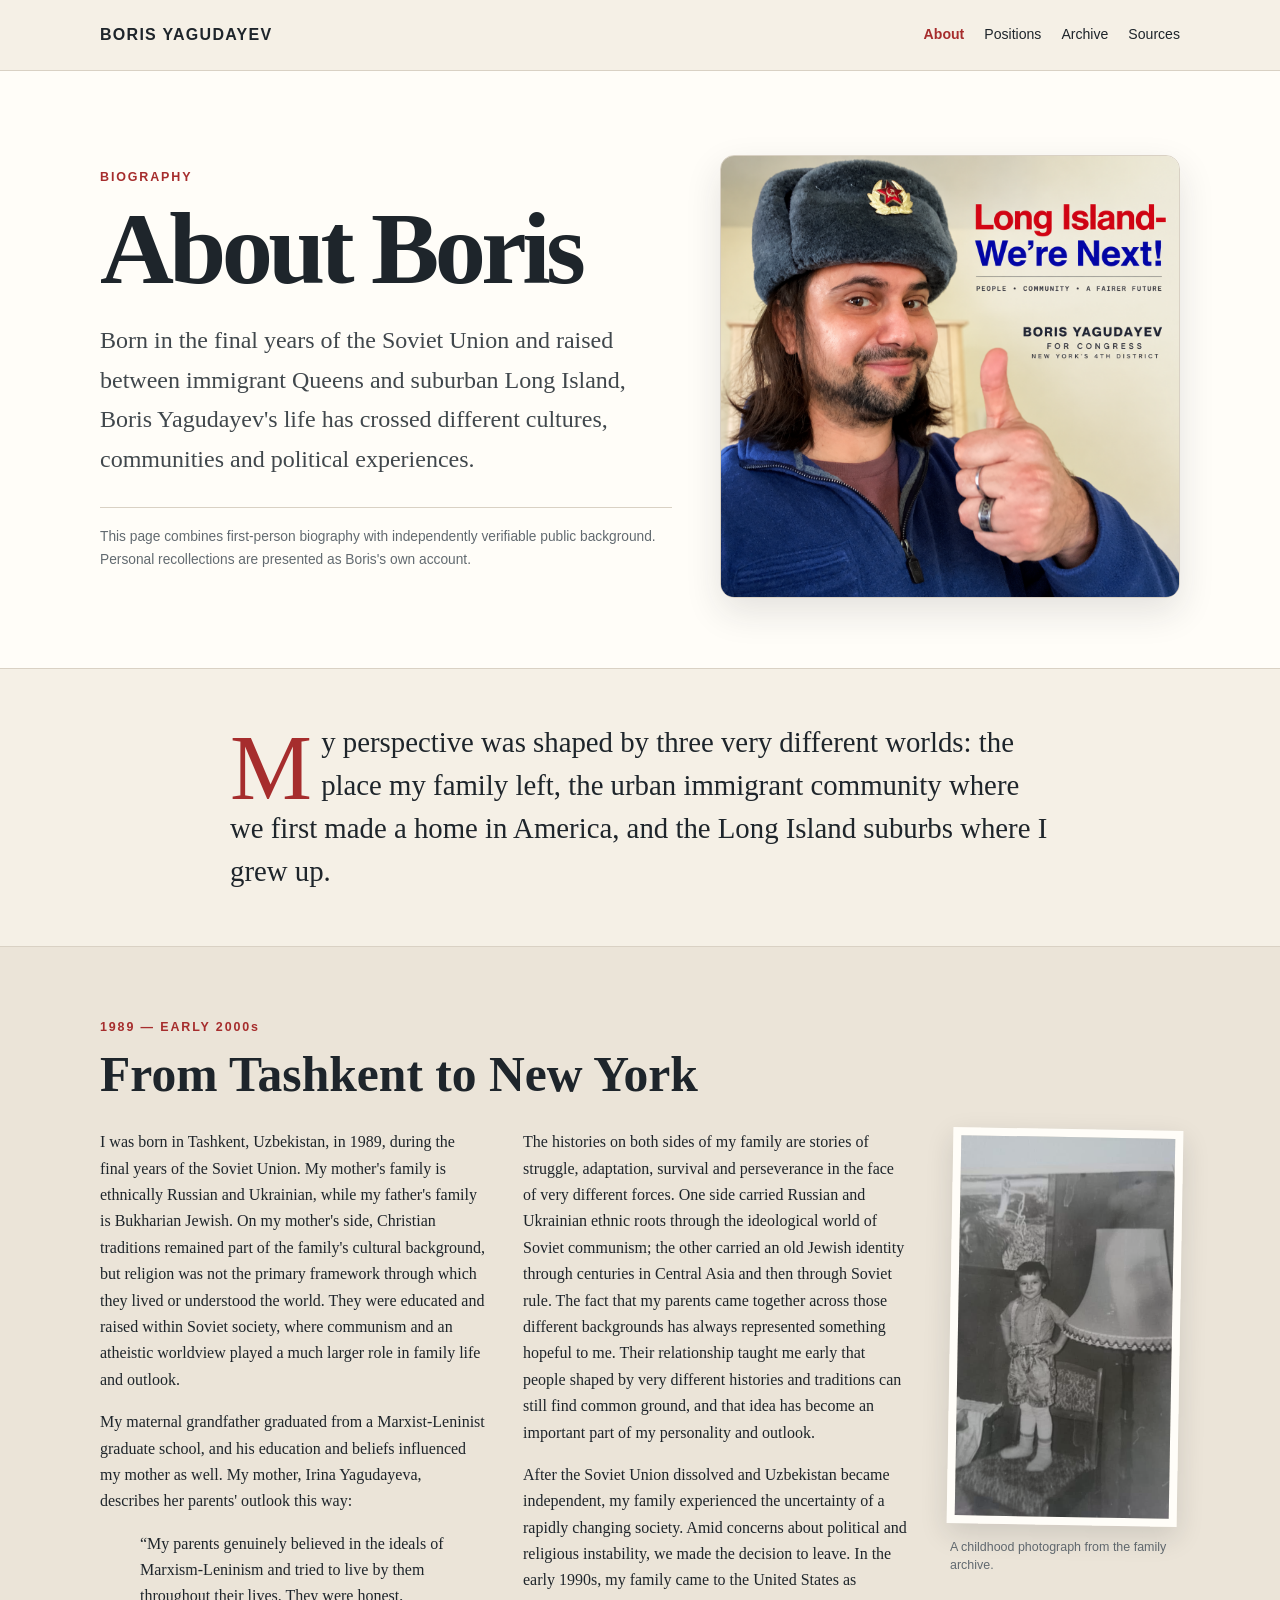
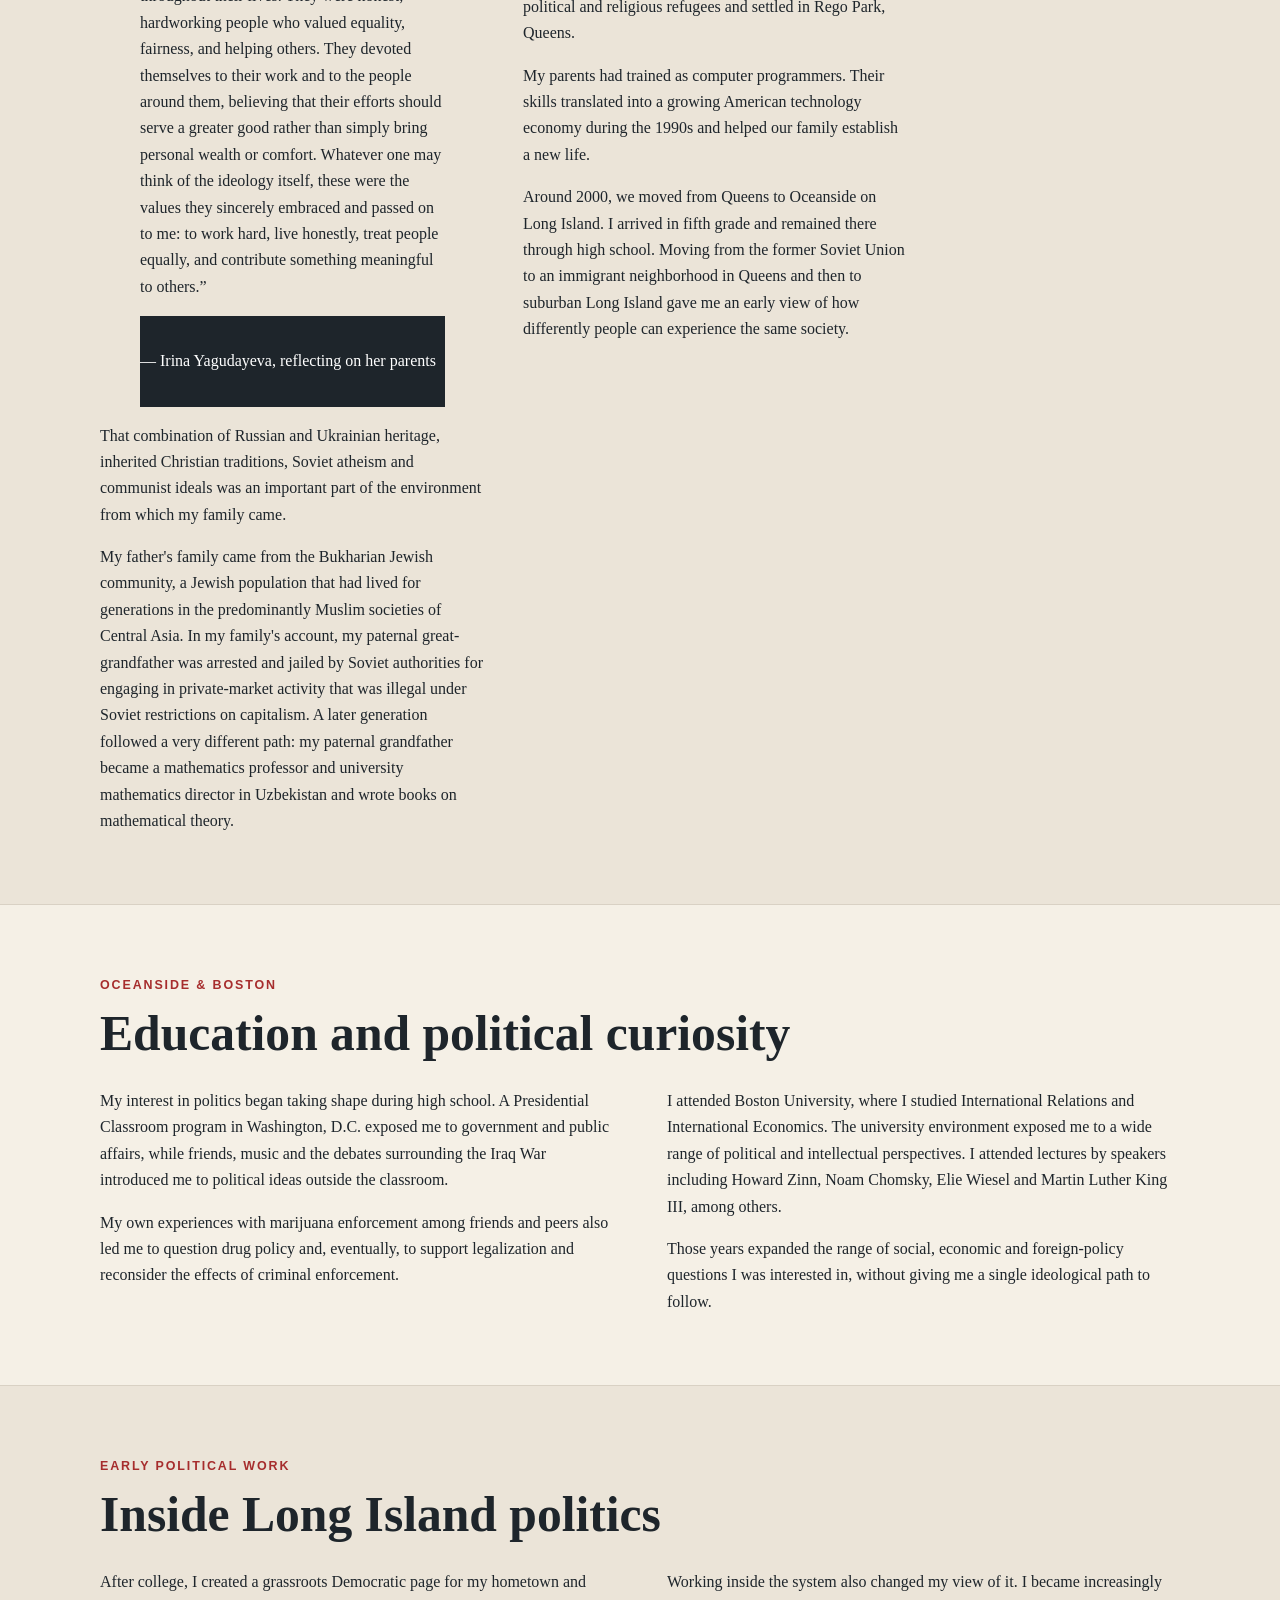
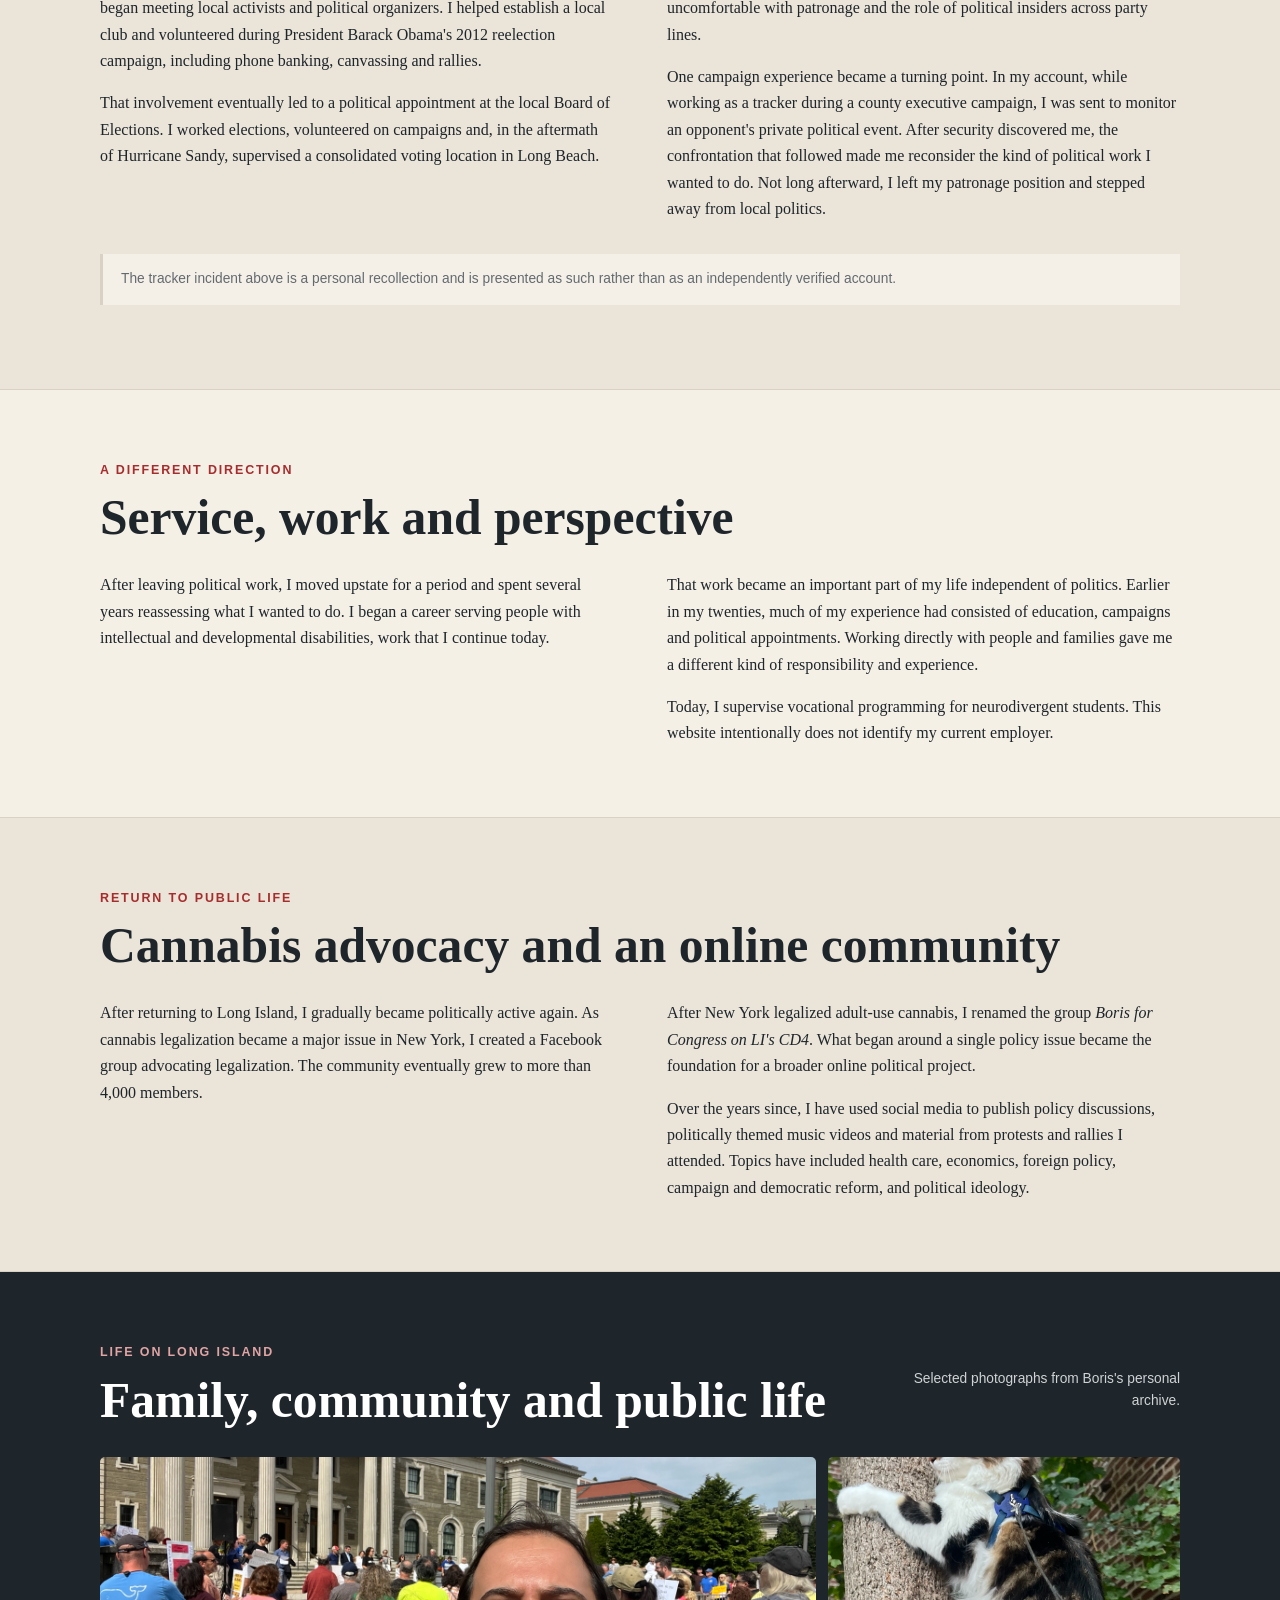
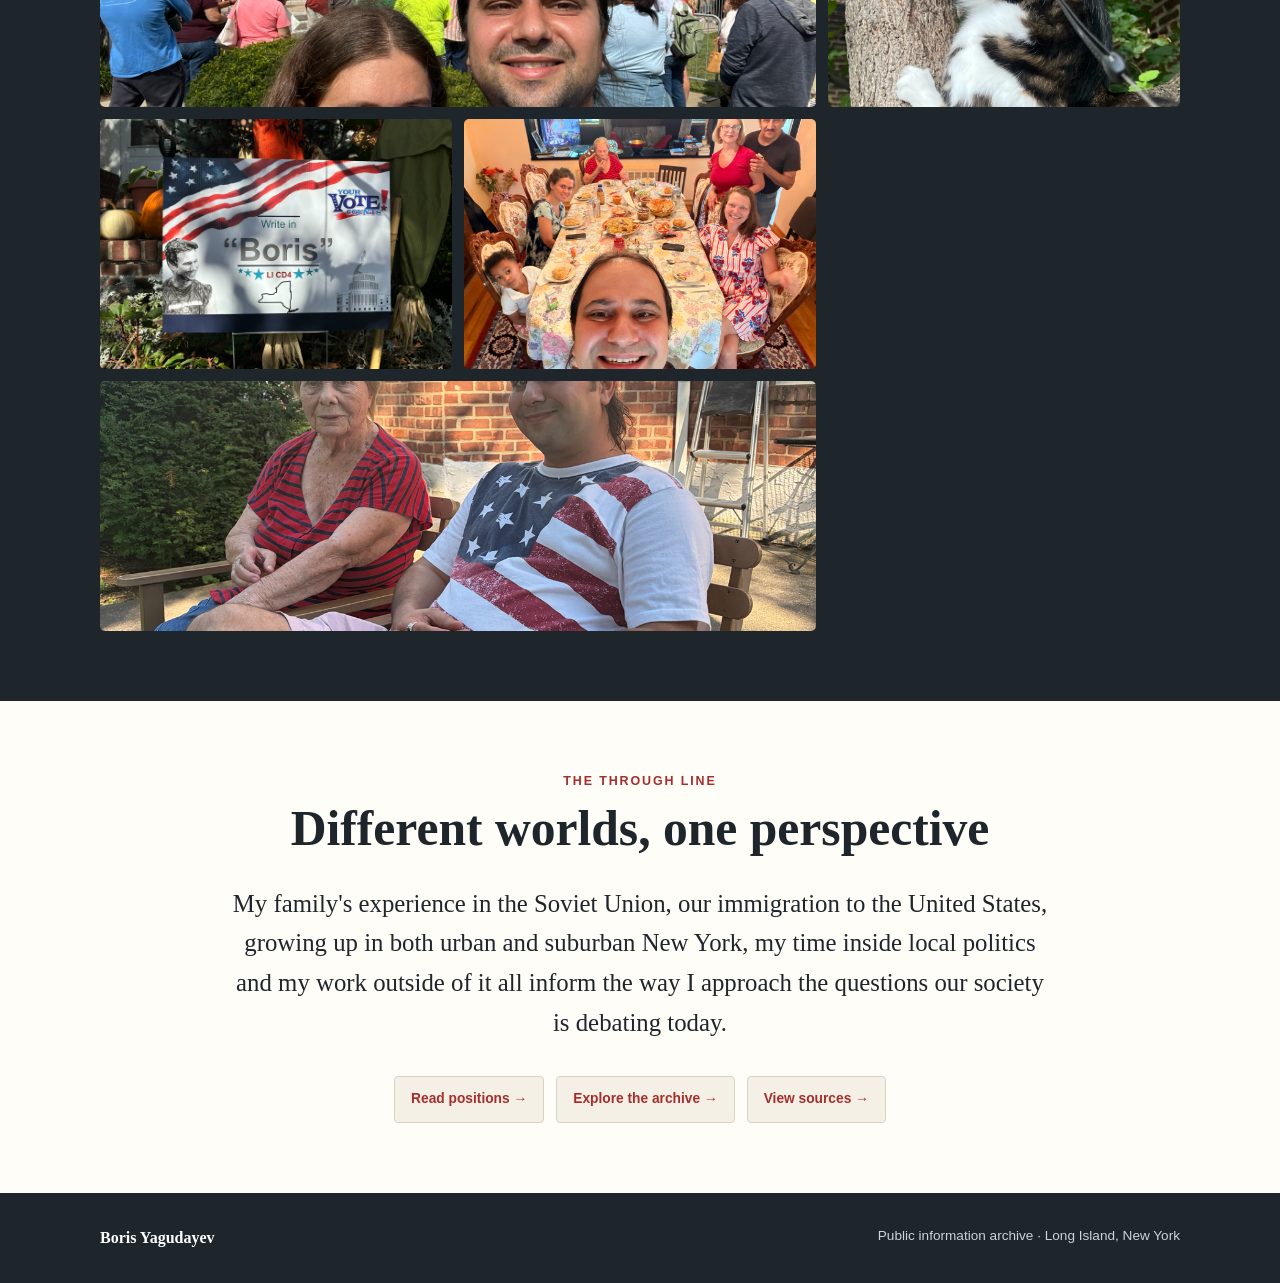
==== commit dea1765e: "Add Irina Yagudayeva family recollection to biography" ====
--- a/about.html
+++ b/about.html
@@ -61,7 +61,9 @@
         <div class="bio-columns">
           <div>
             <p>I was born in Tashkent, Uzbekistan, in 1989, during the final years of the Soviet Union. My mother's family is ethnically Russian and Ukrainian, while my father's family is Bukharian Jewish. On my mother's side, Christian traditions remained part of the family's cultural background, but religion was not the primary framework through which they lived or understood the world. They were educated and raised within Soviet society, where communism and an atheistic worldview played a much larger role in family life and outlook.</p>
-            <p>My maternal grandfather graduated from a Marxist-Leninist graduate school, and his education and beliefs influenced my mother as well. That combination of Russian and Ukrainian heritage, inherited Christian traditions, Soviet atheism and communist ideals was an important part of the environment from which my family came.</p>
+            <p>My maternal grandfather graduated from a Marxist-Leninist graduate school, and his education and beliefs influenced my mother as well. My mother, Irina Yagudayeva, describes her parents' outlook this way:</p>
+            <blockquote class="family-quote"><p>“My parents genuinely believed in the ideals of Marxism-Leninism and tried to live by them throughout their lives. They were honest, hardworking people who valued equality, fairness, and helping others. They devoted themselves to their work and to the people around them, believing that their efforts should serve a greater good rather than simply bring personal wealth or comfort. Whatever one may think of the ideology itself, these were the values they sincerely embraced and passed on to me: to work hard, live honestly, treat people equally, and contribute something meaningful to others.”</p><footer>— Irina Yagudayeva, reflecting on her parents</footer></blockquote>
+            <p>That combination of Russian and Ukrainian heritage, inherited Christian traditions, Soviet atheism and communist ideals was an important part of the environment from which my family came.</p>
             <p>My father's family came from the Bukharian Jewish community, a Jewish population that had lived for generations in the predominantly Muslim societies of Central Asia. In my family's account, my paternal great-grandfather was arrested and jailed by Soviet authorities for engaging in private-market activity that was illegal under Soviet restrictions on capitalism. A later generation followed a very different path: my paternal grandfather became a mathematics professor and university mathematics director in Uzbekistan and wrote books on mathematical theory.</p>
           </div>
           <div>
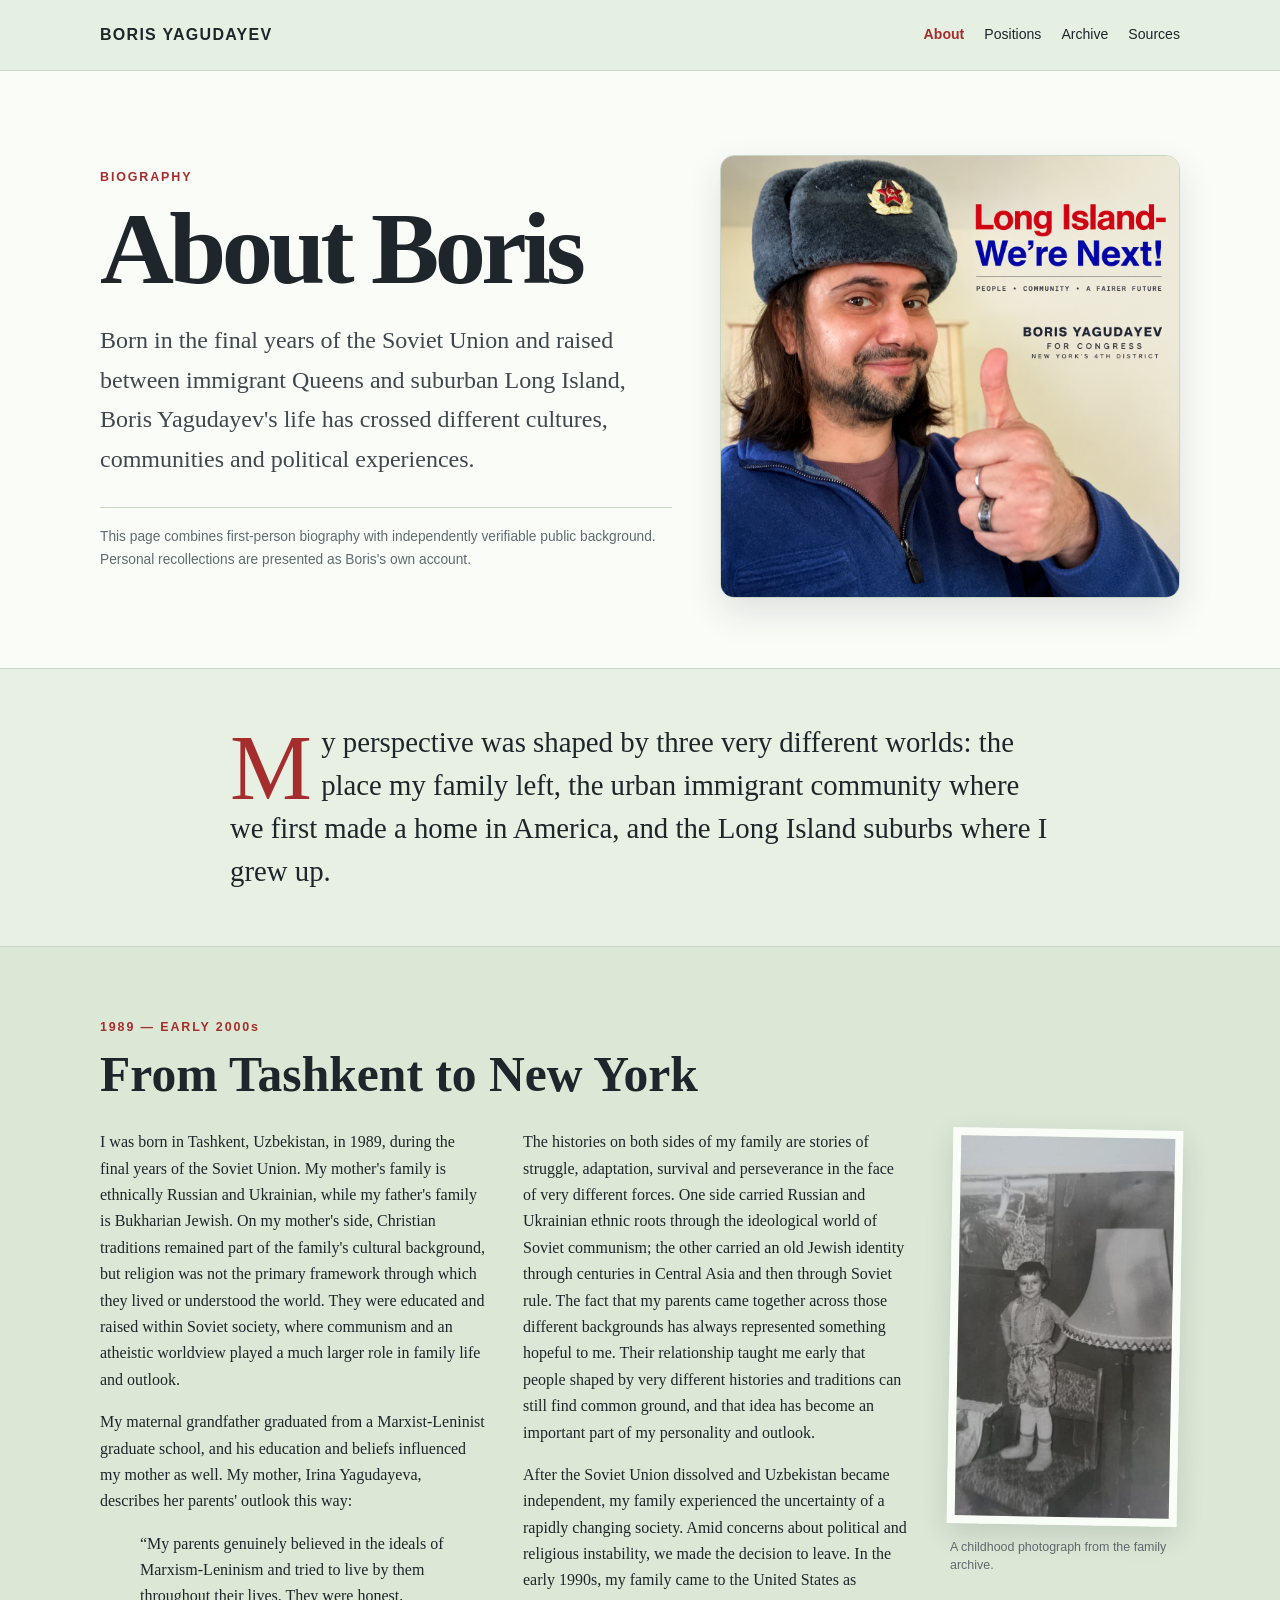
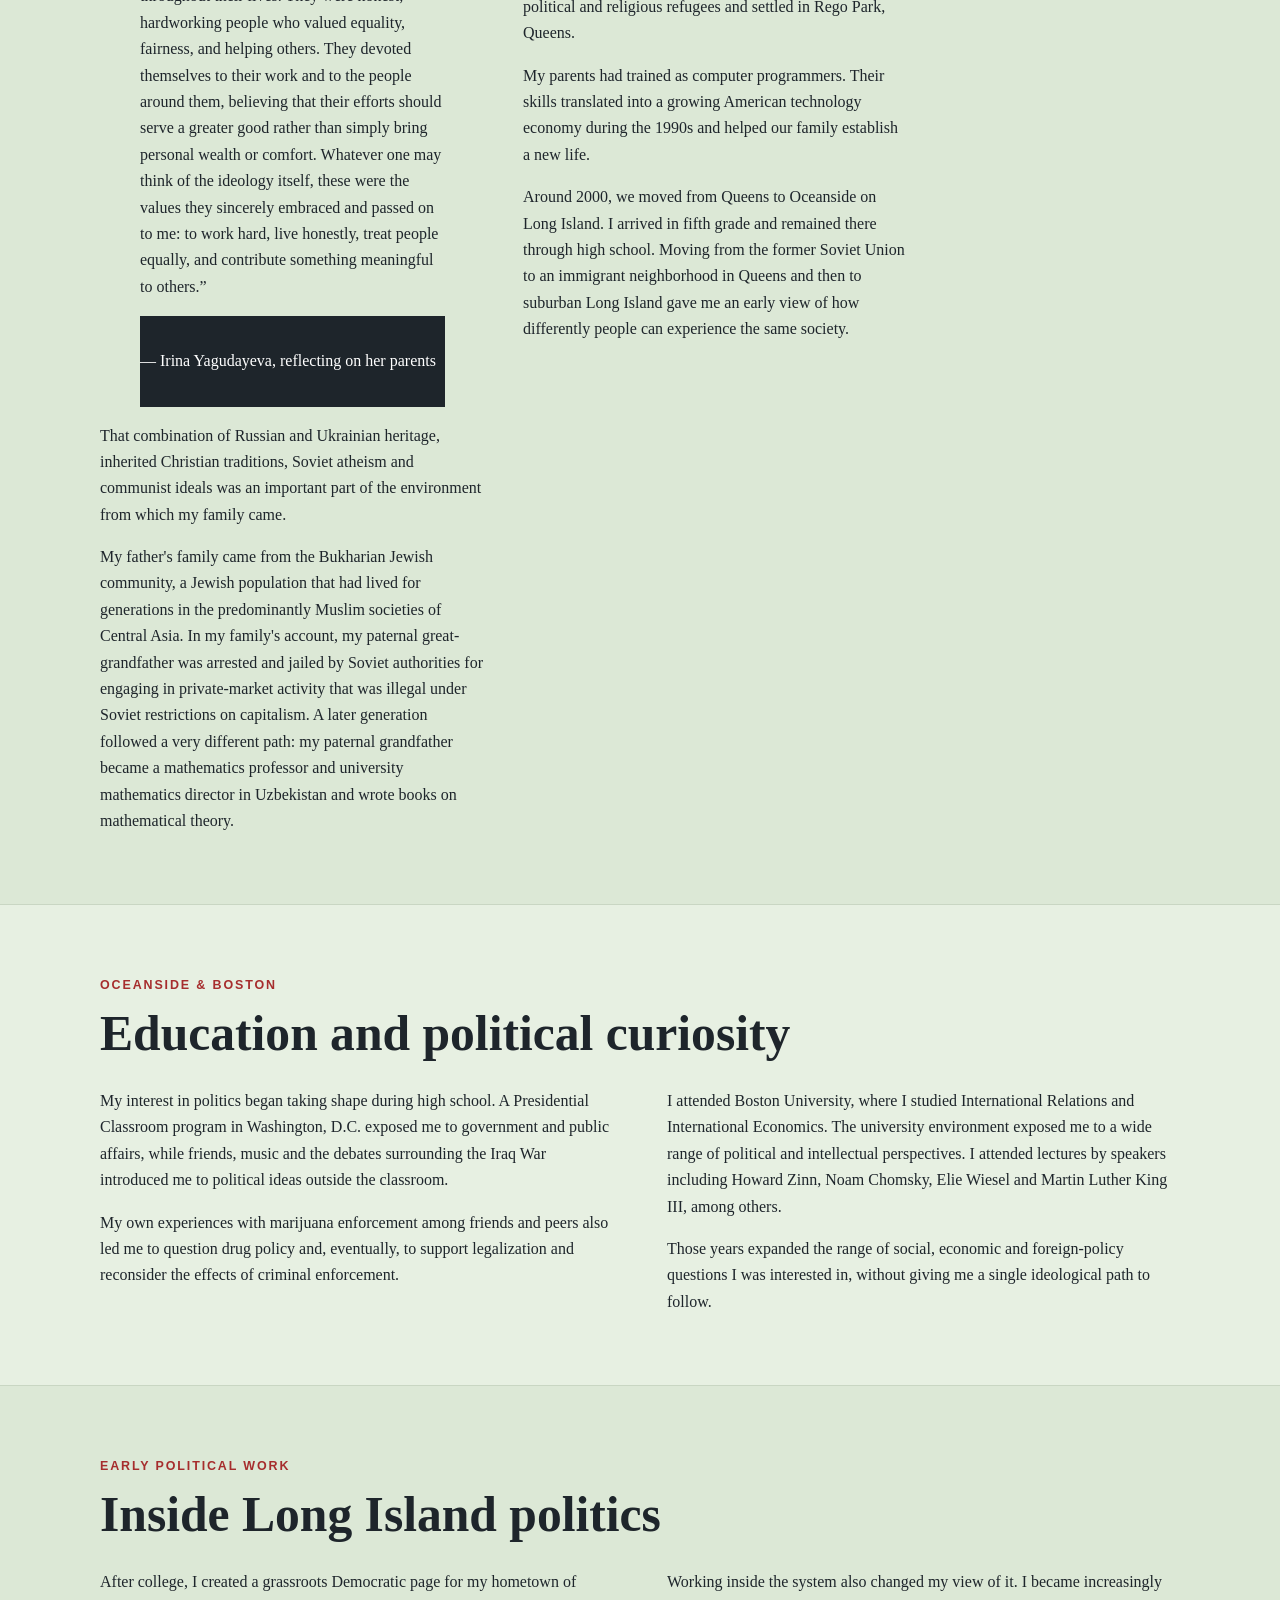
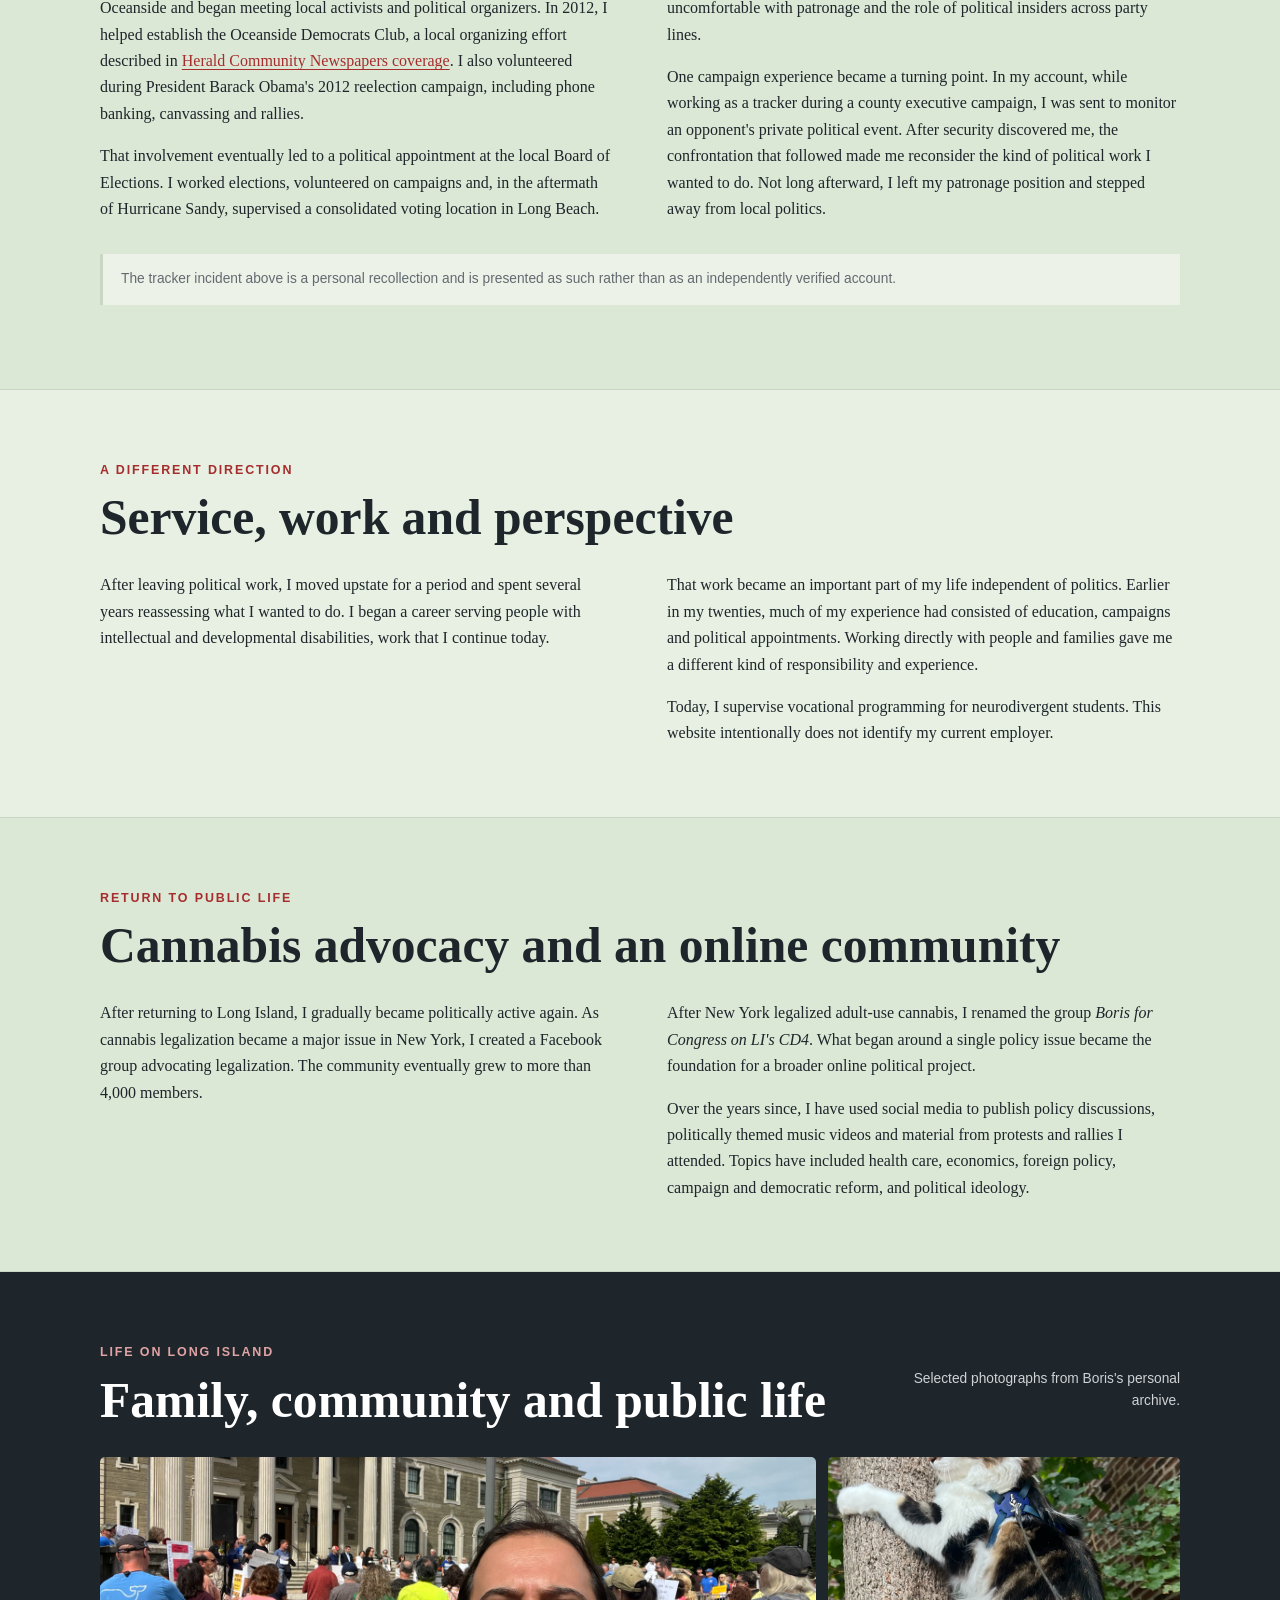
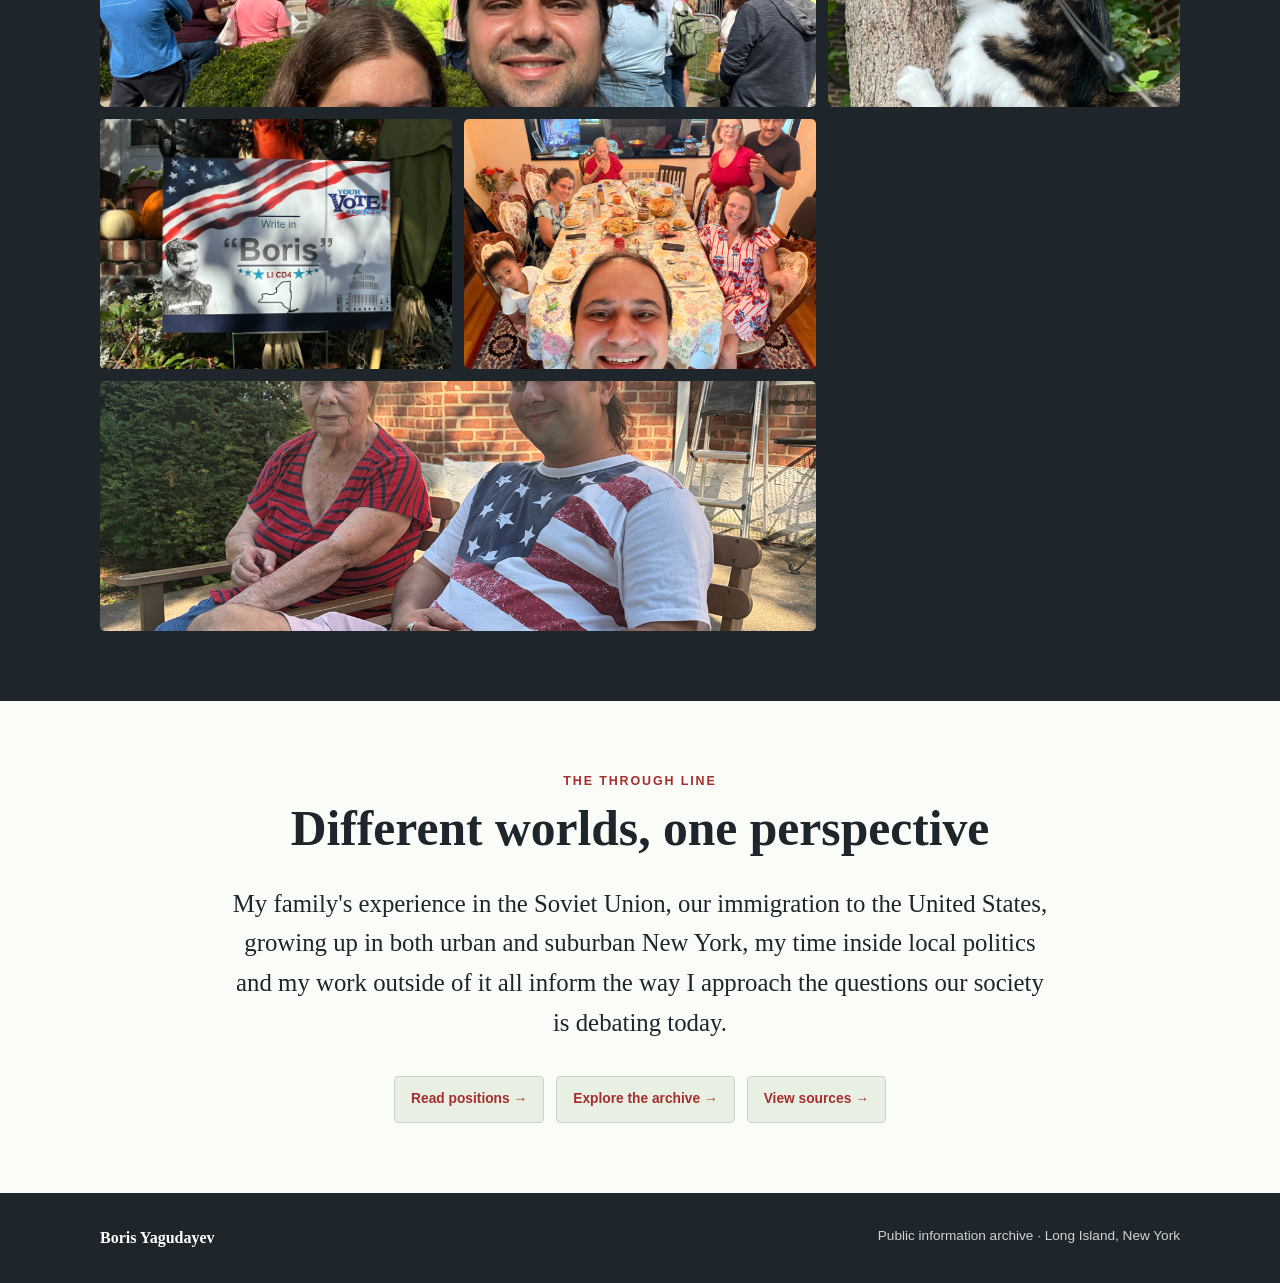
==== commit aeb7cbb7: "Document 2012 Oceanside Democratic club coverage in about.html" ====
--- a/about.html
+++ b/about.html
@@ -104,7 +104,7 @@
       <h2>Inside Long Island politics</h2>
       <div class="bio-columns">
         <div>
-          <p>After college, I created a grassroots Democratic page for my hometown and began meeting local activists and political organizers. I helped establish a local club and volunteered during President Barack Obama's 2012 reelection campaign, including phone banking, canvassing and rallies.</p>
+          <p>After college, I created a grassroots Democratic page for my hometown of Oceanside and began meeting local activists and political organizers. In 2012, I helped establish the Oceanside Democrats Club, a local organizing effort described in <a href="https://share.google/BmzMQjcapaqocVjrT" target="_blank" rel="noopener noreferrer">Herald Community Newspapers coverage</a>. I also volunteered during President Barack Obama's 2012 reelection campaign, including phone banking, canvassing and rallies.</p>
           <p>That involvement eventually led to a political appointment at the local Board of Elections. I worked elections, volunteered on campaigns and, in the aftermath of Hurricane Sandy, supervised a consolidated voting location in Long Beach.</p>
         </div>
         <div>
--- a/style.css
+++ b/style.css
@@ -1 +1,107 @@
-:root{--bg:#f5f0e6;--paper:#fffdf8;--ink:#1e252b;--muted:#626a70;--accent:#a62d2d;--line:#d9d1c4;--max:1080px}*{box-sizing:border-box}html{scroll-behavior:smooth}body{margin:0;background:var(--bg);color:var(--ink);font-family:Georgia,'Times New Roman',serif;line-height:1.65}a{color:var(--accent);text-decoration-thickness:1px;text-underline-offset:3px}.wrap{width:min(calc(100% - 40px),var(--max));margin:auto}.narrow{max-width:820px}header{background:rgba(245,240,230,.96);border-bottom:1px solid var(--line);position:sticky;top:0;z-index:10}.nav{min-height:70px;display:flex;align-items:center;justify-content:space-between;gap:24px}.brand{font-family:Arial,sans-serif;font-weight:800;letter-spacing:.08em;text-decoration:none;color:var(--ink)}nav{display:flex;gap:20px;flex-wrap:wrap}nav a{font-family:Arial,sans-serif;font-size:.88rem;color:var(--ink);text-decoration:none}nav a[aria-current="page"]{color:var(--accent);font-weight:700}.hero{padding:84px 0 70px;background:var(--paper);border-bottom:1px solid var(--line)}.hero-grid{display:grid;grid-template-columns:minmax(0,1fr) minmax(280px,460px);gap:48px;align-items:center}.portrait-wrap{width:100%}.portrait{display:block;width:100%;height:auto;border-radius:14px;border:1px solid var(--line);box-shadow:0 14px 36px rgba(30,37,43,.12)}.eyebrow{font-family:Arial,sans-serif;color:var(--accent);font-weight:800;letter-spacing:.15em;font-size:.78rem;margin:0 0 12px}h1{font-size:clamp(3rem,8vw,6.5rem);line-height:.95;letter-spacing:-.045em;margin:.1em 0 .22em}h2{font-size:clamp(2rem,4vw,3.1rem);line-height:1.05;margin:0 0 28px}h3{font-size:1.25rem;margin-top:0}.lede{font-size:clamp(1.15rem,2.2vw,1.5rem);max-width:760px;color:#40474c}.notice{margin-top:28px;padding:16px 18px;border-left:3px solid var(--accent);background:#f2ece2;color:var(--muted);font-family:Arial,sans-serif;font-size:.9rem}section{padding:70px 0}.alt{background:#ebe4d8;border-top:1px solid var(--line);border-bottom:1px solid var(--line)}.intro{max-width:780px}.cards{display:grid;grid-template-columns:repeat(2,1fr);gap:18px;margin-top:28px}.cards article,.timeline article{background:var(--paper);border:1px solid var(--line);padding:24px}.timeline{display:grid;gap:12px}.timeline strong{font-family:Arial,sans-serif;color:var(--accent);letter-spacing:.04em}.small{font-family:Arial,sans-serif;font-size:.86rem;color:var(--muted)}.bio-note{max-width:650px;margin-top:28px;padding-top:18px;border-top:1px solid var(--line)}.bio-intro{padding:52px 0}.drop-intro{font-size:clamp(1.35rem,2.5vw,1.8rem);line-height:1.5;margin:0}.drop-intro:first-letter{font-size:3.2em;float:left;line-height:.8;margin:.12em .1em 0 0;color:var(--accent)}.bio-columns{display:grid;grid-template-columns:repeat(2,minmax(0,1fr));gap:54px}.bio-columns p:first-child{margin-top:0}.bio-columns p:last-child{margin-bottom:0}.source-context{margin-top:32px;padding:14px 18px;border-left:3px solid var(--line);background:rgba(255,253,248,.5)}.story-with-photo{display:grid;grid-template-columns:minmax(0,1fr) 230px;gap:42px;align-items:start}.story-with-photo .bio-columns{gap:38px}.story-photo{margin:0}.story-photo img{display:block;width:100%;height:auto;border:8px solid var(--paper);box-shadow:0 10px 28px rgba(30,37,43,.14);transform:rotate(1deg)}.story-photo figcaption{margin-top:12px;font-family:Arial,sans-serif;font-size:.78rem;line-height:1.45;color:var(--muted)}.childhood-photo{max-width:230px}.photo-story{background:var(--ink);color:#fff}.photo-story .eyebrow{color:#e0a4a4}.photo-story-heading{display:flex;align-items:end;justify-content:space-between;gap:28px;margin-bottom:30px}.photo-story-heading h2{margin-bottom:0}.photo-story-heading .small{color:#cfd3d5;max-width:280px;text-align:right}.photo-grid{display:grid;grid-template-columns:repeat(3,1fr);grid-auto-rows:250px;gap:12px}.photo-grid figure{margin:0;overflow:hidden;border-radius:5px;background:#343b40}.photo-grid img{display:block;width:100%;height:100%;object-fit:cover;transition:transform .35s ease}.photo-grid figure:hover img{transform:scale(1.025)}.photo-grid .photo-wide{grid-column:span 2}.bio-closing{background:var(--paper);text-align:center}.closing-text{font-size:clamp(1.2rem,2.3vw,1.55rem);line-height:1.6;margin:0 auto 34px}.bio-links{display:flex;justify-content:center;gap:12px;flex-wrap:wrap}.text-button{display:inline-block;padding:11px 16px;border:1px solid var(--line);background:var(--bg);font-family:Arial,sans-serif;font-size:.86rem;font-weight:700;text-decoration:none;border-radius:4px}.text-button:hover,.text-button:focus{border-color:var(--accent)}.home-hero .lede{max-width:670px}.home-actions{display:flex;gap:12px;flex-wrap:wrap;margin-top:30px}.primary-button{display:inline-block;padding:12px 18px;background:var(--accent);color:#fff;font-family:Arial,sans-serif;font-size:.88rem;font-weight:700;text-decoration:none;border:1px solid var(--accent);border-radius:4px}.primary-button:hover,.primary-button:focus{opacity:.9}.home-split{display:grid;grid-template-columns:minmax(260px,.8fr) minmax(0,1.2fr);gap:70px;align-items:start}.home-split h2{margin-bottom:0}.home-copy{font-size:1.08rem}.home-copy p:first-child{margin-top:0}.home-copy p:last-child{margin-bottom:0}.campaign-model{background:var(--bg)}.home-cards{grid-template-columns:repeat(4,1fr)}.home-cards article{display:flex;flex-direction:column}.home-cards article p:last-child{margin-top:auto}.social-links{display:grid;grid-template-columns:repeat(2,minmax(0,1fr));gap:14px;margin-top:28px}.social-card{display:flex;flex-direction:column;padding:20px 22px;background:var(--paper);border:1px solid var(--line);text-decoration:none;border-radius:5px}.social-card strong{font-family:Arial,sans-serif;color:var(--ink);font-size:1rem}.social-card span{font-family:Arial,sans-serif;color:var(--muted);font-size:.84rem;margin-top:3px}.social-card:hover,.social-card:focus{border-color:var(--accent)}.legal-note-section{background:var(--paper);border-top:1px solid var(--line)}.legal-note-section h2{font-size:clamp(1.8rem,3.5vw,2.7rem)}footer{padding:32px 0;background:var(--ink);color:#fff}footer .wrap{display:flex;justify-content:space-between;gap:20px;flex-wrap:wrap}footer span{color:#cfd3d5;font-family:Arial,sans-serif;font-size:.85rem}@media(max-width:1000px){.home-cards{grid-template-columns:repeat(2,1fr)}}@media(max-width:900px){.story-with-photo{grid-template-columns:1fr}.childhood-photo{max-width:300px}.photo-grid{grid-template-columns:repeat(2,1fr);grid-auto-rows:240px}.photo-grid .photo-wide{grid-column:span 1}.home-split{grid-template-columns:1fr;gap:24px}.home-split h2{margin-bottom:10px}}@media(max-width:760px){.nav{align-items:flex-start;flex-direction:column;padding:16px 0}.hero{padding:54px 0}.hero-grid{grid-template-columns:1fr;gap:30px}.portrait-wrap{max-width:520px}.cards,.bio-columns,.home-cards,.social-links{grid-template-columns:1fr}.bio-columns{gap:20px}section{padding:50px 0}h1{font-size:clamp(3rem,16vw,5rem)}.photo-story-heading{display:block}.photo-story-heading .small{text-align:left;margin-top:10px}.photo-grid{grid-template-columns:1fr;grid-auto-rows:280px}.photo-grid .photo-wide{grid-column:auto}.childhood-photo{max-width:260px}}+:root{--bg:#e7f0e2;--paper:#f9fcf7;--ink:#1e252b;--muted:#626a70;--accent:#a62d2d;--line:#c9d6c3;--max:1080px}*{box-sizing:border-box}html{scroll-behavior:smooth}body{margin:0;background:var(--bg);color:var(--ink);font-family:Georgia,'Times New Roman',serif;line-height:1.65}a{color:var(--accent);text-decoration-thickness:1px;text-underline-offset:3px}.wrap{width:min(calc(100% - 40px),var(--max));margin:auto}.narrow{max-width:820px}header{background:rgba(231,240,226,.96);border-bottom:1px solid var(--line);position:sticky;top:0;z-index:10}.nav{min-height:70px;display:flex;align-items:center;justify-content:space-between;gap:24px}.brand{font-family:Arial,sans-serif;font-weight:800;letter-spacing:.08em;text-decoration:none;color:var(--ink)}nav{display:flex;gap:20px;flex-wrap:wrap}nav a{font-family:Arial,sans-serif;font-size:.88rem;color:var(--ink);text-decoration:none}nav a[aria-current="page"]{color:var(--accent);font-weight:700}.hero{padding:84px 0 70px;background:var(--paper);border-bottom:1px solid var(--line)}.hero-grid{display:grid;grid-template-columns:minmax(0,1fr) minmax(280px,460px);gap:48px;align-items:center}.portrait-wrap{width:100%}.portrait{display:block;width:100%;height:auto;border-radius:14px;border:1px solid var(--line);box-shadow:0 14px 36px rgba(30,37,43,.12)}.eyebrow{font-family:Arial,sans-serif;color:var(--accent);font-weight:800;letter-spacing:.15em;font-size:.78rem;margin:0 0 12px}h1{font-size:clamp(3rem,8vw,6.5rem);line-height:.95;letter-spacing:-.045em;margin:.1em 0 .22em}h2{font-size:clamp(2rem,4vw,3.1rem);line-height:1.05;margin:0 0 28px}h3{font-size:1.25rem;margin-top:0}.lede{font-size:clamp(1.15rem,2.2vw,1.5rem);max-width:760px;color:#40474c}.notice{margin-top:28px;padding:16px 18px;border-left:3px solid var(--accent);background:#e1ecdc;color:var(--muted);font-family:Arial,sans-serif;font-size:.9rem}section{padding:70px 0}.alt{background:#dce8d6;border-top:1px solid var(--line);border-bottom:1px solid var(--line)}.intro{max-width:780px}.cards{display:grid;grid-template-columns:repeat(2,1fr);gap:18px;margin-top:28px}.cards article,.timeline article{background:var(--paper);border:1px solid var(--line);padding:24px}.timeline{display:grid;gap:12px}.timeline strong{font-family:Arial,sans-serif;color:var(--accent);letter-spacing:.04em}.small{font-family:Arial,sans-serif;font-size:.86rem;color:var(--muted)}.bio-note{max-width:650px;margin-top:28px;padding-top:18px;border-top:1px solid var(--line)}.bio-intro{padding:52px 0}.drop-intro{font-size:clamp(1.35rem,2.5vw,1.8rem);line-height:1.5;margin:0}.drop-intro:first-letter{font-size:3.2em;float:left;line-height:.8;margin:.12em .1em 0 0;color:var(--accent)}.bio-columns{display:grid;grid-template-columns:repeat(2,minmax(0,1fr));gap:54px}.bio-columns p:first-child{margin-top:0}.bio-columns p:last-child{margin-bottom:0}.source-context{margin-top:32px;padding:14px 18px;border-left:3px solid var(--line);background:rgba(249,252,247,.55)}.story-with-photo{display:grid;grid-template-columns:minmax(0,1fr) 230px;gap:42px;align-items:start}.story-with-photo .bio-columns{gap:38px}.story-photo{margin:0}.story-photo img{display:block;width:100%;height:auto;border:8px solid var(--paper);box-shadow:0 10px 28px rgba(30,37,43,.14);transform:rotate(1deg)}.story-photo figcaption{margin-top:12px;font-family:Arial,sans-serif;font-size:.78rem;line-height:1.45;color:var(--muted)}.childhood-photo{max-width:230px}.photo-story{background:var(--ink);color:#fff}.photo-story .eyebrow{color:#e0a4a4}.photo-story-heading{display:flex;align-items:end;justify-content:space-between;gap:28px;margin-bottom:30px}.photo-story-heading h2{margin-bottom:0}.photo-story-heading .small{color:#cfd3d5;max-width:280px;text-align:right}.photo-grid{display:grid;grid-template-columns:repeat(3,1fr);grid-auto-rows:250px;gap:12px}.photo-grid figure{margin:0;overflow:hidden;border-radius:5px;background:#343b40}.photo-grid img{display:block;width:100%;height:100%;object-fit:cover;transition:transform .35s ease}.photo-grid figure:hover img{transform:scale(1.025)}.photo-grid .photo-wide{grid-column:span 2}.bio-closing{background:var(--paper);text-align:center}.closing-text{font-size:clamp(1.2rem,2.3vw,1.55rem);line-height:1.6;margin:0 auto 34px}.bio-links{display:flex;justify-content:center;gap:12px;flex-wrap:wrap}.text-button{display:inline-block;padding:11px 16px;border:1px solid var(--line);background:var(--bg);font-family:Arial,sans-serif;font-size:.86rem;font-weight:700;text-decoration:none;border-radius:4px}.text-button:hover,.text-button:focus{border-color:var(--accent)}.home-hero .lede{max-width:670px}.home-actions{display:flex;gap:12px;flex-wrap:wrap;margin-top:30px}.primary-button{display:inline-block;padding:12px 18px;background:var(--accent);color:#fff;font-family:Arial,sans-serif;font-size:.88rem;font-weight:700;text-decoration:none;border:1px solid var(--accent);border-radius:4px}.primary-button:hover,.primary-button:focus{opacity:.9}.home-split{display:grid;grid-template-columns:minmax(260px,.8fr) minmax(0,1.2fr);gap:70px;align-items:start}.home-split h2{margin-bottom:0}.home-copy{font-size:1.08rem}.home-copy p:first-child{margin-top:0}.home-copy p:last-child{margin-bottom:0}.campaign-model{background:var(--bg)}.home-cards{grid-template-columns:repeat(4,1fr)}.home-cards article{display:flex;flex-direction:column}.home-cards article p:last-child{margin-top:auto}.social-links{display:grid;grid-template-columns:repeat(2,minmax(0,1fr));gap:14px;margin-top:28px}.social-card{display:flex;flex-direction:column;padding:20px 22px;background:var(--paper);border:1px solid var(--line);text-decoration:none;border-radius:5px}.social-card strong{font-family:Arial,sans-serif;color:var(--ink);font-size:1rem}.social-card span{font-family:Arial,sans-serif;color:var(--muted);font-size:.84rem;margin-top:3px}.social-card:hover,.social-card:focus{border-color:var(--accent)}.legal-note-section{background:var(--paper);border-top:1px solid var(--line)}.legal-note-section h2{font-size:clamp(1.8rem,3.5vw,2.7rem)}footer{padding:32px 0;background:var(--ink);color:#fff}footer .wrap{display:flex;justify-content:space-between;gap:20px;flex-wrap:wrap}footer span{color:#cfd3d5;font-family:Arial,sans-serif;font-size:.85rem}@media(max-width:1000px){.home-cards{grid-template-columns:repeat(2,1fr)}}@media(max-width:900px){.story-with-photo{grid-template-columns:1fr}.childhood-photo{max-width:300px}.photo-grid{grid-template-columns:repeat(2,1fr);grid-auto-rows:240px}.photo-grid .photo-wide{grid-column:span 1}.home-split{grid-template-columns:1fr;gap:24px}.home-split h2{margin-bottom:10px}}@media(max-width:760px){.nav{align-items:flex-start;flex-direction:column;padding:16px 0}.hero{padding:54px 0}.hero-grid{grid-template-columns:1fr;gap:30px}.portrait-wrap{max-width:520px}.cards,.bio-columns,.home-cards,.social-links{grid-template-columns:1fr}.bio-columns{gap:20px}section{padding:50px 0}h1{font-size:clamp(3rem,16vw,5rem)}.photo-story-heading{display:block}.photo-story-heading .small{text-align:left;margin-top:10px}.photo-grid{grid-template-columns:1fr;grid-auto-rows:280px}.photo-grid .photo-wide{grid-column:auto}.childhood-photo{max-width:260px}}.policy-quote{margin:-10px 0 32px;padding:0;border:0;max-width:760px}.policy-quote p{margin:0;font-family:"Arial Narrow","Avenir Next Condensed","Helvetica Neue",Arial,sans-serif;font-size:1rem;font-weight:800;line-height:1.5;letter-spacing:.025em;color:var(--accent)}@media(max-width:760px){.policy-quote{margin-top:-8px;margin-bottom:26px}.policy-quote p{font-size:.95rem}}
+
+/* Policy positions card layout */
+.positions-page{background:#dff0dc}
+.positions-page header{background:rgba(223,240,220,.97);border-bottom:1px solid #9fc79b}
+.positions-hero{background:linear-gradient(180deg,#e9f7e7 0%,#dff0dc 100%);text-align:center;padding:64px 0 46px}
+.positions-hero .eyebrow{color:#27613d}
+.positions-hero h1{font-size:clamp(3rem,7vw,5.2rem);color:#102b21;margin-bottom:.18em}
+.positions-hero .lede{margin-left:auto;margin-right:auto;color:#315345}
+.positions-page main>section:not(.positions-hero):not(.policy-section){background:#dff0dc}
+.policy-section{padding:10px 0;background:#dff0dc!important;border:0!important}
+.policy-section:first-of-type{padding-top:20px}
+.policy-card{position:relative;display:grid;grid-template-columns:72px minmax(0,1fr);gap:22px;background:rgba(249,252,247,.82);border:1px solid #8fbd8c;border-radius:6px;padding:22px 28px;box-shadow:0 1px 0 rgba(30,70,45,.04)}
+.policy-icon{width:58px;height:58px;border-radius:50%;display:flex;align-items:center;justify-content:center;background:#d7eed4;border:1px solid #b6d8b3;color:#155d38;font-family:Arial,sans-serif;font-size:1.75rem;font-weight:900;line-height:1}
+.policy-content{min-width:0}
+.policy-card .eyebrow{color:#155d38;margin:0 0 3px;font-size:.72rem}
+.policy-card h2{font-size:clamp(1.45rem,2.5vw,2rem);margin:0 0 8px;color:#152a22;line-height:1.12}
+.policy-card .policy-quote{margin:0 0 16px;max-width:none}
+.policy-card .policy-quote p{color:#c1121f!important;font-family:Arial,"Helvetica Neue",sans-serif;font-size:.98rem;font-weight:800;font-style:italic;line-height:1.38;letter-spacing:0}
+.policy-card .bio-columns{gap:34px}
+.policy-card .bio-columns p,.policy-card>p:not(.eyebrow){font-size:.98rem;line-height:1.55}
+.policy-card .source-context{margin-top:20px;background:#eef7ec;border-left-color:#8fbd8c}
+.positions-page main>section:last-of-type{background:#dff0dc}
+@media(max-width:760px){.positions-hero{text-align:left;padding:46px 0 34px}.policy-section{padding:7px 0}.policy-card{grid-template-columns:48px minmax(0,1fr);gap:14px;padding:18px 16px}.policy-icon{width:44px;height:44px;font-size:1.3rem}.policy-card .policy-quote{margin-bottom:14px}.policy-card .policy-quote p{font-size:.94rem}}
+
+/* 10-year plan data visuals */
+.plan-visual-grid{display:grid;grid-template-columns:repeat(2,minmax(0,1fr));gap:20px;margin:34px 0}
+.plan-chart{margin:0;background:var(--paper);border:1px solid #9fc79b;border-radius:10px;padding:22px;box-shadow:0 8px 24px rgba(30,70,45,.06);overflow:hidden}
+.plan-chart figcaption{display:flex;flex-direction:column;margin-bottom:18px}.plan-chart figcaption strong{font-family:Arial,sans-serif;font-size:1.05rem;color:#163d2a}.plan-chart figcaption span,.chart-note{font-family:Arial,sans-serif;font-size:.78rem;color:var(--muted);line-height:1.45}.flow-bars>div,.big-bars>div{display:grid;grid-template-columns:150px 1fr;align-items:center;gap:12px;margin:11px 0;font-family:Arial,sans-serif;font-size:.82rem}.flow-bars b,.big-bars b{font-weight:700}.flow-bars i,.big-bars i{display:block;width:var(--w);min-width:max-content;padding:7px 9px;background:#2f6d48;color:#fff;border-radius:3px;font-style:normal;font-weight:800;white-space:nowrap}.flow-bars i.cost,.big-bars i.cost{background:#8b4b4b}.flow-bars i.gain{background:#a62d2d}.donut-card{text-align:center}.household-donut{width:210px;aspect-ratio:1;border-radius:50%;margin:6px auto 20px;background:conic-gradient(#d8b7b7 0 63.6%,#a62d2d 63.6% 100%);display:grid;place-items:center}.household-donut:before{content:"";width:130px;aspect-ratio:1;border-radius:50%;background:var(--paper);grid-area:1/1}.household-donut div{position:relative;grid-area:1/1;display:flex;flex-direction:column;font-family:Arial,sans-serif}.household-donut strong{font-size:1.5rem;color:#173c2a}.household-donut span{font-size:.72rem;color:var(--muted)}.legend{display:grid;gap:8px;text-align:left;font-family:Arial,sans-serif;font-size:.78rem}.legend i,.chart-key i{display:inline-block;width:11px;height:11px;border-radius:50%;margin-right:7px}.lg-cost{background:#d8b7b7}.lg-gain{background:#a62d2d}.line-chart{width:100%;height:auto;display:block}.grid line{stroke:#d5e0d2;stroke-width:1}.axis-labels text,.chart-labels text{font-family:Arial,sans-serif;font-size:12px;fill:#626a70}.chart-labels text{font-weight:800;fill:#1e252b}.chart-line{fill:none;stroke-width:4;stroke-linecap:round;stroke-linejoin:round}.chart-line.plan{stroke:#2f6d48}.chart-line.baseline{stroke:#a62d2d;stroke-dasharray:9 7}.dot.plan-dot{fill:#2f6d48}.dot.baseline-dot{fill:#a62d2d}.chart-key{display:flex;gap:18px;flex-wrap:wrap;font-family:Arial,sans-serif;font-size:.78rem;margin:4px 0 12px}.key-plan{background:#2f6d48}.key-base{background:#a62d2d}.wide-chart{grid-column:1/-1}.growth-callouts{display:grid;grid-template-columns:repeat(3,1fr);gap:10px;margin:12px 0 6px}.growth-callouts div{background:#e6f1e2;border-radius:7px;padding:13px;text-align:center;font-family:Arial,sans-serif}.growth-callouts strong{display:block;color:#a62d2d;font-size:1.25rem}.growth-callouts span{font-size:.72rem;color:#4e5d53}.chart-note{margin:14px 0 0}
+@media(max-width:760px){.plan-visual-grid{grid-template-columns:1fr}.flow-bars>div,.big-bars>div{grid-template-columns:1fr;gap:4px}.flow-bars i,.big-bars i{max-width:100%;min-width:0}.growth-callouts{grid-template-columns:1fr}.wide-chart{grid-column:auto}.plan-chart{padding:16px}}
+
+/* Distribution and decade timeline */
+.wealth-donut{width:210px;aspect-ratio:1;border-radius:50%;margin:6px auto 20px;background:conic-gradient(#a62d2d 0 60%,#76a27d 60% 94%,#d7ead4 94% 100%);display:grid;place-items:center}.wealth-donut:before{content:"";width:130px;aspect-ratio:1;border-radius:50%;background:var(--paper);grid-area:1/1}.wealth-donut div{position:relative;grid-area:1/1;display:flex;flex-direction:column;font-family:Arial,sans-serif}.wealth-donut strong{font-size:1.6rem;color:#a62d2d}.wealth-donut span{font-size:.72rem;color:var(--muted)}.lg-top{background:#a62d2d}.lg-mid{background:#76a27d}.lg-bottom{background:#d7ead4;border:1px solid #9fc79b}.mechanism-wheel{position:relative;min-height:310px;display:grid;grid-template-columns:repeat(3,1fr);gap:12px;align-items:center;font-family:Arial,sans-serif}.mechanism-wheel span{background:#e6f1e2;border:1px solid #b7d3b3;border-radius:50%;aspect-ratio:1;display:grid;place-items:center;text-align:center;padding:10px;font-size:.75rem;font-weight:800;color:#23563a}.wheel-center{position:absolute;left:50%;top:50%;transform:translate(-50%,-50%);width:118px;aspect-ratio:1;border-radius:50%;display:grid;place-items:center;text-align:center;background:#a62d2d;color:white;font-family:Arial,sans-serif;font-size:.78rem;font-weight:800;border:7px solid var(--paper);z-index:2}.plan-timeline{position:relative;display:grid;grid-template-columns:repeat(4,1fr);gap:18px;margin:36px 0}.timeline-track{position:absolute;left:7%;right:7%;top:24px;height:3px;background:#9fc79b}.plan-timeline article{position:relative;padding:48px 18px 18px;background:var(--paper);border:1px solid #9fc79b;border-radius:8px}.plan-timeline article:before{content:"";position:absolute;top:17px;left:18px;width:16px;height:16px;border-radius:50%;background:#a62d2d;border:4px solid #f9fcf7;box-shadow:0 0 0 2px #a62d2d}.plan-timeline strong{font-family:Arial,sans-serif;color:#a62d2d;font-size:.82rem;letter-spacing:.06em}.plan-timeline h3{font-size:1.05rem;margin:5px 0 8px}.plan-timeline p{font-size:.88rem;line-height:1.5;margin:0}@media(max-width:760px){.mechanism-wheel{grid-template-columns:repeat(2,1fr);min-height:420px}.wheel-center{width:105px}.plan-timeline{grid-template-columns:1fr;gap:12px}.timeline-track{left:25px;right:auto;top:25px;bottom:25px;width:3px;height:auto}.plan-timeline article{padding:18px 18px 18px 58px}.plan-timeline article:before{top:22px;left:17px}}
+
+/* Homepage household budget comparison */
+.home-budget-visuals{display:grid;grid-template-columns:repeat(2,minmax(0,1fr));gap:20px;margin-top:42px}.home-budget-card{margin:0;background:rgba(249,252,247,.86);border:1px solid #8fbd8c;border-radius:10px;padding:24px;box-shadow:0 8px 24px rgba(30,70,45,.05)}.home-budget-card figcaption{display:flex;flex-direction:column;margin-bottom:20px}.home-budget-card figcaption strong{font-family:Arial,sans-serif;font-size:1.08rem;color:#173c2a}.home-budget-card figcaption span{font-family:Arial,sans-serif;font-size:.78rem;color:var(--muted)}.home-budget-body{display:grid;grid-template-columns:210px minmax(0,1fr);gap:24px;align-items:center}.home-donut{width:205px;aspect-ratio:1;border-radius:50%;display:grid;place-items:center}.home-donut:before{content:"";width:122px;aspect-ratio:1;border-radius:50%;background:var(--paper);grid-area:1/1}.home-donut div{position:relative;grid-area:1/1;text-align:center;display:flex;flex-direction:column;font-family:Arial,sans-serif}.home-donut strong{font-size:1.4rem;color:#173c2a}.home-donut span{font-size:.7rem;color:var(--muted)}.baseline-budget{background:conic-gradient(#a62d2d 0 33%,#397ca8 33% 50%,#d9a321 50% 64%,#e27a2c 64% 72%,#8b9490 72% 100%)}.plan-budget{background:conic-gradient(#c7d2c3 0 63.6%,#17643c 63.6% 100%)}.home-budget-legend{display:grid;gap:9px;font-family:Arial,sans-serif;font-size:.8rem}.home-budget-legend i{display:inline-block;width:11px;height:11px;border-radius:50%;margin-right:7px}.hb-housing{background:#a62d2d}.hb-transport{background:#397ca8}.hb-food{background:#d9a321}.hb-health{background:#e27a2c}.hb-other{background:#8b9490}.hb-spending{background:#c7d2c3;border:1px solid #9cac98}.hb-room{background:#17643c}.home-budget-emphasis{margin-top:8px;padding-top:10px;border-top:1px solid var(--line);font-weight:800;color:#a62d2d}.plan-budget-card{border-color:#75a979}@media(max-width:900px){.home-budget-body{grid-template-columns:1fr}.home-donut{margin:auto}}@media(max-width:760px){.home-budget-visuals{grid-template-columns:1fr}.home-budget-card{padding:18px}.home-budget-body{grid-template-columns:1fr}.home-donut{width:190px}}
+
+/* Concept-image homepage recreation */
+.concept-home{background:#e4f4e1;color:#102c24}.concept-home .wrap{width:min(calc(100% - 44px),1180px)}.concept-header{position:relative;background:#e4f4e1;border-bottom:1px solid #a8cfa5}.concept-nav{min-height:84px;display:grid;grid-template-columns:280px 1fr 140px;align-items:center;gap:22px}.concept-brand{display:flex;flex-direction:column;line-height:1}.concept-brand>a{font-family:Georgia,serif;font-size:2rem;font-weight:800;color:#102c24;text-decoration:none;letter-spacing:-.035em}.concept-brand em{font-size:.95rem;margin-top:7px}.concept-header nav{justify-content:center}.concept-header nav a{font-family:Georgia,serif;font-size:.95rem}.people-badge{justify-self:end;background:#c91e2a;color:#fff;text-decoration:none;text-align:center;font-weight:800;line-height:1.15;padding:12px 20px;border-radius:7px;min-width:130px}.concept-hero{position:relative;min-height:340px;padding:36px 0;background-image:url("https://mcdn.wallpapersafari.com/medium/26/11/lunep7.jpg");background-size:cover;background-position:center 54%;border:0}.hero-shade{position:absolute;inset:0;background:linear-gradient(90deg,rgba(242,248,231,.28),rgba(255,245,220,.14))}.concept-hero-content{position:relative;text-align:center}.concept-hero h1{font-size:clamp(3.4rem,7vw,5.6rem);line-height:.88;margin:0;color:#062c25;text-shadow:0 1px 1px rgba(255,255,255,.45)}.concept-hero p{font-size:1.28rem;margin:12px 0 14px}.concept-cta{display:inline-block;background:#c91e2a;color:#fff;text-decoration:none;border:2px solid rgba(255,255,255,.8);border-radius:6px;padding:10px 46px;font-weight:800;font-size:1.1rem}.concept-hero blockquote{position:absolute;right:0;bottom:-27px;width:230px;margin:0;padding:15px 18px;background:rgba(232,247,218,.9);border:1px solid #77aa76;border-radius:8px;text-align:left;font-weight:700;line-height:1.25}.concept-hero cite{display:block;text-align:center;font-size:.78rem;font-weight:400;margin-top:6px}.concept-plan{padding:30px 0 20px;background:linear-gradient(#e6f6e3,#dff2dc);text-align:center}.concept-plan-title{display:flex;justify-content:center;align-items:center;gap:14px}.concept-plan-title h2{margin:0;font-size:2.45rem}.concept-plan-title h2 small{font-size:.78em}.leaf-icon{width:58px;height:58px;border-radius:50%;background:#ccebc9;display:grid;place-items:center;color:#17613d;font-size:1.45rem}.concept-subhead{font-size:1.15rem;margin:5px 0}.concept-plan-copy{max-width:1030px;margin:9px auto 13px;font-size:1.03rem;line-height:1.5}.green-button{display:inline-block;background:#17613d;color:#fff;text-decoration:none;padding:9px 28px;border-radius:5px;font-weight:800}.concept-budget-grid{display:grid;grid-template-columns:1fr 1fr;gap:10px;margin-top:18px}.concept-budget-card{margin:0;background:rgba(249,252,247,.7);border:1px solid #86bb84;border-radius:7px;padding:15px;text-align:left}.concept-budget-card figcaption{text-align:center;display:flex;flex-direction:column;line-height:1.2}.concept-budget-card figcaption strong{font-size:1.4rem}.concept-budget-card figcaption b{font-size:1rem}.concept-budget-card figcaption span{font-size:.82rem}.red-label{color:#c91e2a}.concept-budget-body{display:grid;grid-template-columns:245px 1fr;align-items:center;gap:12px;margin-top:10px}.concept-donut{width:230px;aspect-ratio:1;border-radius:50%;display:grid;place-items:center}.concept-donut:before{content:"";width:125px;aspect-ratio:1;border-radius:50%;background:#eff8ed;grid-area:1/1}.concept-donut>div{position:relative;grid-area:1/1;text-align:center;display:flex;flex-direction:column}.concept-donut strong{font-size:1.4rem}.concept-donut span{font-size:.7rem}.concept-donut-base{background:conic-gradient(#d92835 0 33%,#ec7b22 33% 41%,#f1b51c 41% 55%,#2c86c9 55% 72%,#8e55cc 72% 80%,#4aa548 80% 86%,#999 86% 95%,#17613d 95% 100%)}.concept-donut-plan{background:conic-gradient(#c9d2c6 0 63.6%,#17613d 63.6% 100%)}.concept-legend{display:grid;gap:8px;font-family:Arial,sans-serif;font-size:.8rem}.concept-legend span{display:flex;align-items:center;gap:6px}.concept-legend b{margin-left:auto}.concept-legend i{width:13px;height:13px;border-radius:50%;flex:0 0 13px}.c-housing{background:#d92835}.c-transport{background:#2c86c9}.c-food{background:#f1b51c}.c-health{background:#ec7b22}.c-other{background:#999}.c-basket{background:#c9d2c6;border:1px solid #96a492}.c-room{background:#17613d}.concept-legend .monthly-room{display:block;color:#a62d2d;font-weight:800;border-top:1px solid #c8d8c4;padding-top:8px;margin-top:3px}.concept-note{font-family:Arial,sans-serif;color:#58655e;font-size:.7rem;line-height:1.35;margin:10px 0 0}.concept-benefits{display:grid;grid-template-columns:repeat(4,1fr);gap:10px;margin-top:12px}.concept-benefits article{border:1px solid #8dbd8a;background:rgba(249,252,247,.66);border-radius:7px;padding:14px}.concept-benefits article>span,.concept-links article>span{margin:auto;width:62px;height:62px;border-radius:50%;background:#caecca;display:grid;place-items:center;color:#0d5b37;font-family:Arial,sans-serif;font-weight:900}.concept-benefits h3{margin:7px 0 2px;font-size:1rem}.concept-benefits p{font-size:.84rem;line-height:1.35;margin:0}.concept-banner{margin-top:12px;background:#155b3d;color:#fff;border-radius:8px;padding:15px;display:flex;flex-direction:column}.concept-banner strong{font-size:1.7rem}.concept-banner span{font-size:.9rem;margin-top:4px}.concept-links{padding:22px 0;background:#f3f8ef}.concept-links .wrap{display:grid;grid-template-columns:repeat(3,1fr)}.concept-links article{display:grid;grid-template-columns:70px 1fr;gap:14px;padding:0 28px;border-right:1px solid #aac6a5;text-align:left}.concept-links article:last-child{border-right:0}.concept-links article>span{width:55px;height:55px}.concept-links h3{font-size:1rem;margin:0 0 3px}.concept-links p{font-size:.8rem;line-height:1.35;margin:0 0 6px}.concept-links a{color:#17613d;font-weight:800;font-size:.82rem}.concept-footer{background:#dff2dc;color:#102c24;padding:26px 0}.concept-footer .wrap{display:flex;justify-content:center;align-items:center;position:relative;text-align:center}.concept-footer strong,.concept-footer span{display:block}.concept-footer strong{font-style:italic}.concept-footer .footer-social{position:absolute;right:0;display:flex;gap:12px}.footer-social a{font-family:Arial,sans-serif;font-size:.78rem;color:#0e5236;font-weight:800}
+@media(max-width:950px){.concept-nav{grid-template-columns:1fr auto}.concept-header nav{grid-column:1/-1;grid-row:2;padding-bottom:12px}.concept-hero blockquote{display:none}.concept-budget-body{grid-template-columns:1fr}.concept-donut{margin:auto}.concept-links article{padding:0 15px}}
+@media(max-width:760px){.concept-home .wrap{width:min(calc(100% - 28px),1180px)}.concept-nav{grid-template-columns:1fr auto}.concept-brand>a{font-size:1.55rem}.concept-brand em{font-size:.78rem}.people-badge{min-width:95px;padding:9px;font-size:.82rem}.concept-header nav{gap:12px;overflow-x:auto;flex-wrap:nowrap;width:100%;justify-content:flex-start}.concept-header nav a{white-space:nowrap}.concept-hero{min-height:310px;padding:45px 0}.concept-hero h1{font-size:clamp(3rem,15vw,4.3rem)}.concept-hero p{font-size:1rem}.concept-plan-title{align-items:flex-start}.concept-plan-title h2{font-size:2rem}.concept-budget-grid,.concept-benefits,.concept-links .wrap{grid-template-columns:1fr}.concept-budget-card{padding:14px}.concept-budget-body{grid-template-columns:1fr}.concept-donut{width:210px}.concept-benefits{grid-template-columns:1fr 1fr}.concept-links article{border-right:0;border-bottom:1px solid #aac6a5;padding:15px 0}.concept-links article:last-child{border-bottom:0}.concept-footer .wrap{display:block}.concept-footer .footer-social{position:static;justify-content:center;margin-top:12px}}
+
+
+/* Homepage linked policy quotes */
+.home-policy-quotes{padding:38px 0 30px;background:#eef8ea;text-align:center;border-top:1px solid #a8cfa5}.home-policy-quotes h2{margin:0;color:#102c24;font-size:clamp(2rem,4vw,3rem)}.home-policy-intro{max-width:820px;margin:9px auto 24px;font-size:1rem;line-height:1.5}.policy-quote-grid{display:grid;grid-template-columns:repeat(3,minmax(0,1fr));gap:12px;text-align:left}.policy-quote-link{display:flex;flex-direction:column;min-height:190px;padding:18px 20px;background:rgba(249,252,247,.88);border:1px solid #8fbd8c;border-radius:8px;text-decoration:none;box-shadow:0 4px 14px rgba(30,70,45,.04);transition:transform .15s ease,box-shadow .15s ease,border-color .15s ease}.policy-quote-link:hover,.policy-quote-link:focus{transform:translateY(-2px);box-shadow:0 8px 20px rgba(30,70,45,.09);border-color:#17613d}.policy-quote-link>span{font-family:Arial,sans-serif;font-size:.72rem;font-weight:900;letter-spacing:.08em;color:#17613d}.policy-quote-link blockquote{margin:10px 0 14px;color:#c1121f;font-family:Arial,"Helvetica Neue",sans-serif;font-size:.98rem;font-weight:800;font-style:italic;line-height:1.42}.policy-quote-link b{margin-top:auto;color:#17613d;font-family:Arial,sans-serif;font-size:.78rem}.plan-transition{padding:22px 0;background:#dff2dc;text-align:center;border-top:1px solid #a8cfa5;border-bottom:1px solid #a8cfa5}.plan-transition p{margin:0;font-family:Georgia,serif;font-size:clamp(1.35rem,2.5vw,1.9rem);font-weight:800;color:#155b3d}.policy-content .eyebrow[id]{scroll-margin-top:110px}@media(max-width:900px){.policy-quote-grid{grid-template-columns:repeat(2,minmax(0,1fr))}}@media(max-width:600px){.home-policy-quotes{padding:30px 0 24px}.policy-quote-grid{grid-template-columns:1fr}.policy-quote-link{min-height:0}.plan-transition{padding:18px 0}}
+
+/* Circular homepage policy wheel */
+.policy-wheel{position:relative;width:min(1160px,100%);height:1160px;margin:26px auto 0}
+.policy-wheel-center{position:absolute;left:50%;top:50%;transform:translate(-50%,-50%);width:410px;height:394px;border-radius:50%;overflow:hidden;border:9px solid #17613d;box-shadow:0 12px 32px rgba(16,44,36,.18);z-index:3;background:#fff}
+.policy-wheel-center img{width:100%;height:100%;object-fit:cover;display:block}
+.policy-wheel .policy-quote-link{position:absolute;left:50%;top:50%;width:205px;height:205px;min-height:0;border-radius:50%;padding:19px 17px;transform:translate(-50%,-50%) rotate(var(--a)) translateY(-455px) rotate(calc(-1 * var(--a)));justify-content:center;align-items:center;text-align:center;overflow:hidden;z-index:2}
+.policy-wheel .policy-quote-link:hover,.policy-wheel .policy-quote-link:focus{transform:translate(-50%,-50%) rotate(var(--a)) translateY(-455px) rotate(calc(-1 * var(--a))) scale(1.055)}
+.policy-wheel .policy-quote-link>span{font-size:.62rem;line-height:1.15}
+.policy-wheel .policy-quote-link blockquote{margin:7px 0 0;font-size:.72rem;line-height:1.22}
+.policy-wheel .policy-quote-link b{display:none}
+.policy-wheel .q1{--a:0deg}.policy-wheel .q2{--a:24deg}.policy-wheel .q3{--a:48deg}.policy-wheel .q4{--a:72deg}.policy-wheel .q5{--a:96deg}.policy-wheel .q6{--a:120deg}.policy-wheel .q7{--a:144deg}.policy-wheel .q8{--a:168deg}.policy-wheel .q9{--a:192deg}.policy-wheel .q10{--a:216deg}.policy-wheel .q11{--a:240deg}.policy-wheel .q12{--a:264deg}.policy-wheel .q13{--a:288deg}.policy-wheel .q14{--a:312deg}.policy-wheel .q15{--a:336deg}
+@media(max-width:1000px){.policy-wheel{height:auto;display:grid;grid-template-columns:repeat(2,1fr);gap:12px}.policy-wheel-center{position:relative;left:auto;top:auto;transform:none;width:min(520px,100%);height:auto;aspect-ratio:320/308;grid-column:1/-1;margin:0 auto 18px;border-radius:28px}.policy-wheel .policy-quote-link,.policy-wheel .policy-quote-link:hover,.policy-wheel .policy-quote-link:focus{position:relative;left:auto;top:auto;transform:none;width:100%;height:auto;min-height:190px;border-radius:28px;padding:18px}.policy-wheel .policy-quote-link blockquote{font-size:.92rem;line-height:1.35}.policy-wheel .policy-quote-link>span{font-size:.7rem}}
+@media(max-width:600px){.policy-wheel{grid-template-columns:1fr}.policy-wheel-center{grid-column:auto}.policy-wheel .policy-quote-link{min-height:0;border-radius:22px}.policy-wheel .policy-quote-link blockquote{font-size:.9rem}}
+
+/* American flag campaign header */
+.concept-header{background:repeating-linear-gradient(to bottom,#b22234 0,#b22234 7.69%,#fff 7.69%,#fff 15.38%);border-bottom:2px solid #fff;box-shadow:0 2px 10px rgba(0,0,0,.18)}
+.concept-header:before{content:"★ ★ ★ ★ ★\A ★ ★ ★ ★\A ★ ★ ★ ★ ★";white-space:pre;position:absolute;left:0;top:0;width:24%;height:100%;background:#3c3b6e;color:#fff;font-family:Arial,sans-serif;font-size:12px;line-height:1.45;letter-spacing:6px;padding:9px 12px;overflow:hidden;opacity:.95}
+.concept-nav{position:relative;z-index:1;background:rgba(4,22,50,.78);padding:10px 16px;border-radius:4px}
+.concept-brand>a,.concept-brand>a span,.concept-brand em{color:#fff;text-shadow:0 1px 3px rgba(0,0,0,.75)}
+.concept-brand>a{font-size:1.35rem;line-height:1.12;letter-spacing:-.015em}.concept-brand>a span{font-size:.88rem;letter-spacing:0}
+.concept-brand em{margin-top:4px;font-size:.78rem}.party-label{font-family:Arial,sans-serif;font-size:.9rem;font-style:normal;font-weight:900;margin-top:5px;line-height:1}.party-dem{color:#55a7ff}.party-separator{color:#fff}.party-com{color:#ff4b4b}
+.concept-header nav a{color:#fff;text-shadow:0 1px 2px rgba(0,0,0,.8)}.concept-header nav a[aria-current="page"]{color:#fff;text-decoration:underline;font-weight:800}
+@media(max-width:900px){.concept-header:before{width:34%}.concept-nav{grid-template-columns:1fr;gap:10px;padding:12px}.concept-header nav{justify-content:flex-start}.people-badge{justify-self:start}}
+
+/* Center campaign identity within header */
+.concept-brand{text-align:center;align-items:center;justify-self:center;width:100%}
+
+/* Direct-on-flag header treatment: remove blue overlay */
+.concept-nav{background:transparent;box-shadow:none}
+.concept-brand>a,.concept-brand>a span,.concept-brand em{
+  color:#fff;
+  text-shadow:-1px -1px 0 #111,1px -1px 0 #111,-1px 1px 0 #111,1px 1px 0 #111,0 2px 4px rgba(0,0,0,.9)
+}
+.party-dem{color:#8fc7ff;text-shadow:-1px -1px 0 #071a35,1px -1px 0 #071a35,-1px 1px 0 #071a35,1px 1px 0 #071a35,0 2px 3px rgba(0,0,0,.8)}
+.party-separator{color:#fff;text-shadow:0 1px 3px #000}
+.party-com{color:#ff6969;text-shadow:-1px -1px 0 #4d0000,1px -1px 0 #4d0000,-1px 1px 0 #4d0000,1px 1px 0 #4d0000,0 2px 3px rgba(0,0,0,.8)}
+.concept-header nav a{
+  color:#fff;
+  font-weight:800;
+  text-shadow:-1px -1px 0 #111,1px -1px 0 #111,-1px 1px 0 #111,1px 1px 0 #111,0 2px 3px rgba(0,0,0,.85)
+}
+
+/* Long Island marker beside People Not Profits */
+.header-mark{justify-self:end;display:flex;align-items:flex-end;gap:14px;align-self:end;padding-bottom:2px}
+.header-mark .people-badge{justify-self:auto;flex:0 0 auto}
+.long-island-star{display:block;width:230px;max-width:32vw;height:auto;filter:drop-shadow(0 3px 4px rgba(0,0,0,.7))}
+@media(max-width:1100px){.long-island-star{width:210px;max-width:30vw}.header-mark{gap:10px}}
+@media(max-width:900px){.header-mark{justify-self:stretch;align-self:auto;width:100%;justify-content:space-between;align-items:flex-end}.long-island-star{width:240px;max-width:48vw}}
+@media(max-width:520px){.header-mark{width:100%;gap:8px}.long-island-star{width:210px;max-width:58vw}.header-mark .people-badge{font-size:.82rem}}
+
+/* Ten-Year Plan banner artwork */
+.plan-hero{padding:42px 0 58px}.ten-year-plan-banner{display:block;width:100%;height:auto;max-width:1080px;margin:0 auto 32px;border-radius:14px;box-shadow:0 12px 30px rgba(30,37,43,.14)}.plan-hero-copy{margin-left:auto;margin-right:auto}.home-plan-banner-link{display:block;margin:0 auto 30px;max-width:1040px}.home-plan-banner{display:block;width:100%;height:auto;border-radius:12px;box-shadow:0 10px 26px rgba(16,44,36,.13)}@media(max-width:760px){.plan-hero{padding:22px 0 42px}.ten-year-plan-banner{border-radius:8px;margin-bottom:24px}.home-plan-banner-link{margin-bottom:22px}.home-plan-banner{border-radius:8px}}
+
+/* Mobile containment fix for Ten-Year Plan banner */
+.plan-hero .wrap{max-width:1080px}
+.ten-year-plan-banner{max-width:100%;object-fit:contain}
+@media(max-width:760px){
+  html,body{max-width:100%;overflow-x:hidden}
+  .plan-hero .wrap{width:min(calc(100% - 40px),820px);max-width:820px}
+  .ten-year-plan-banner{width:100%;max-width:100%;height:auto;margin-left:auto;margin-right:auto}
+  .plan-hero-copy{width:100%;max-width:100%}
+}
